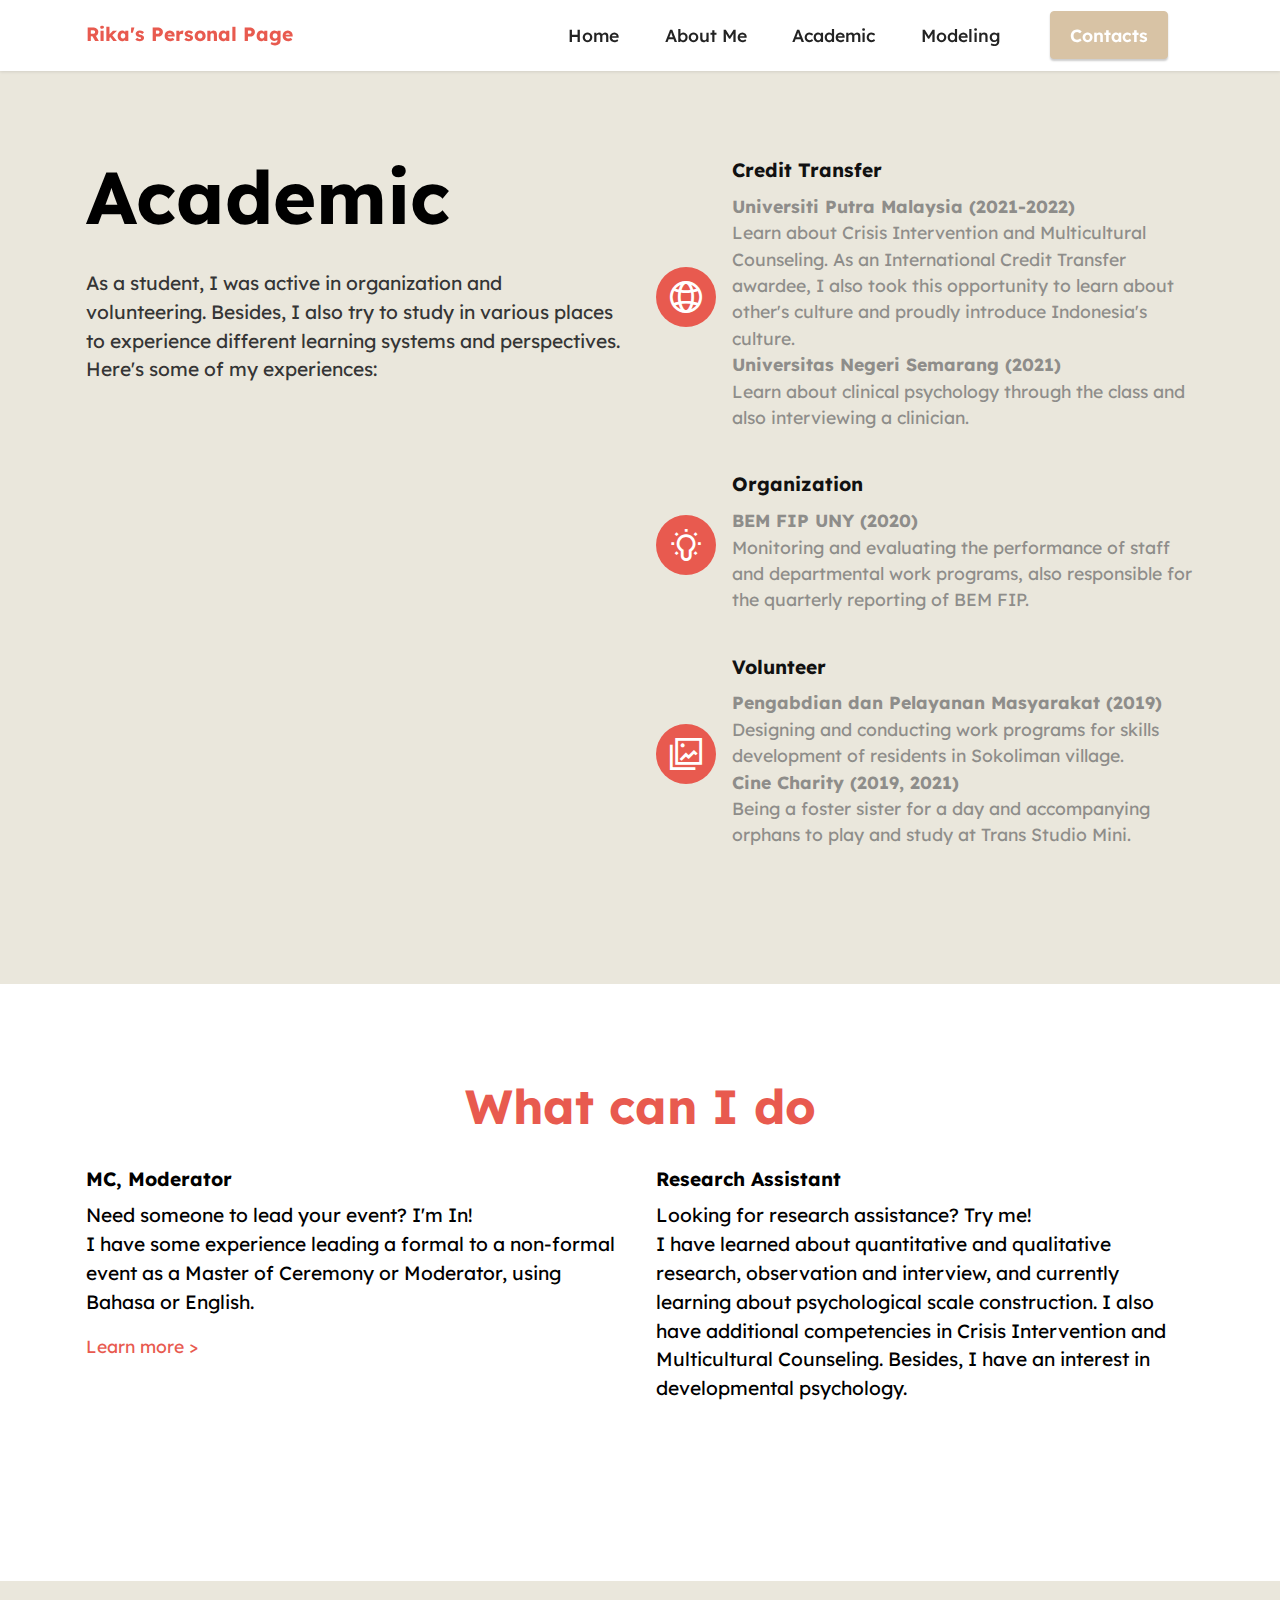
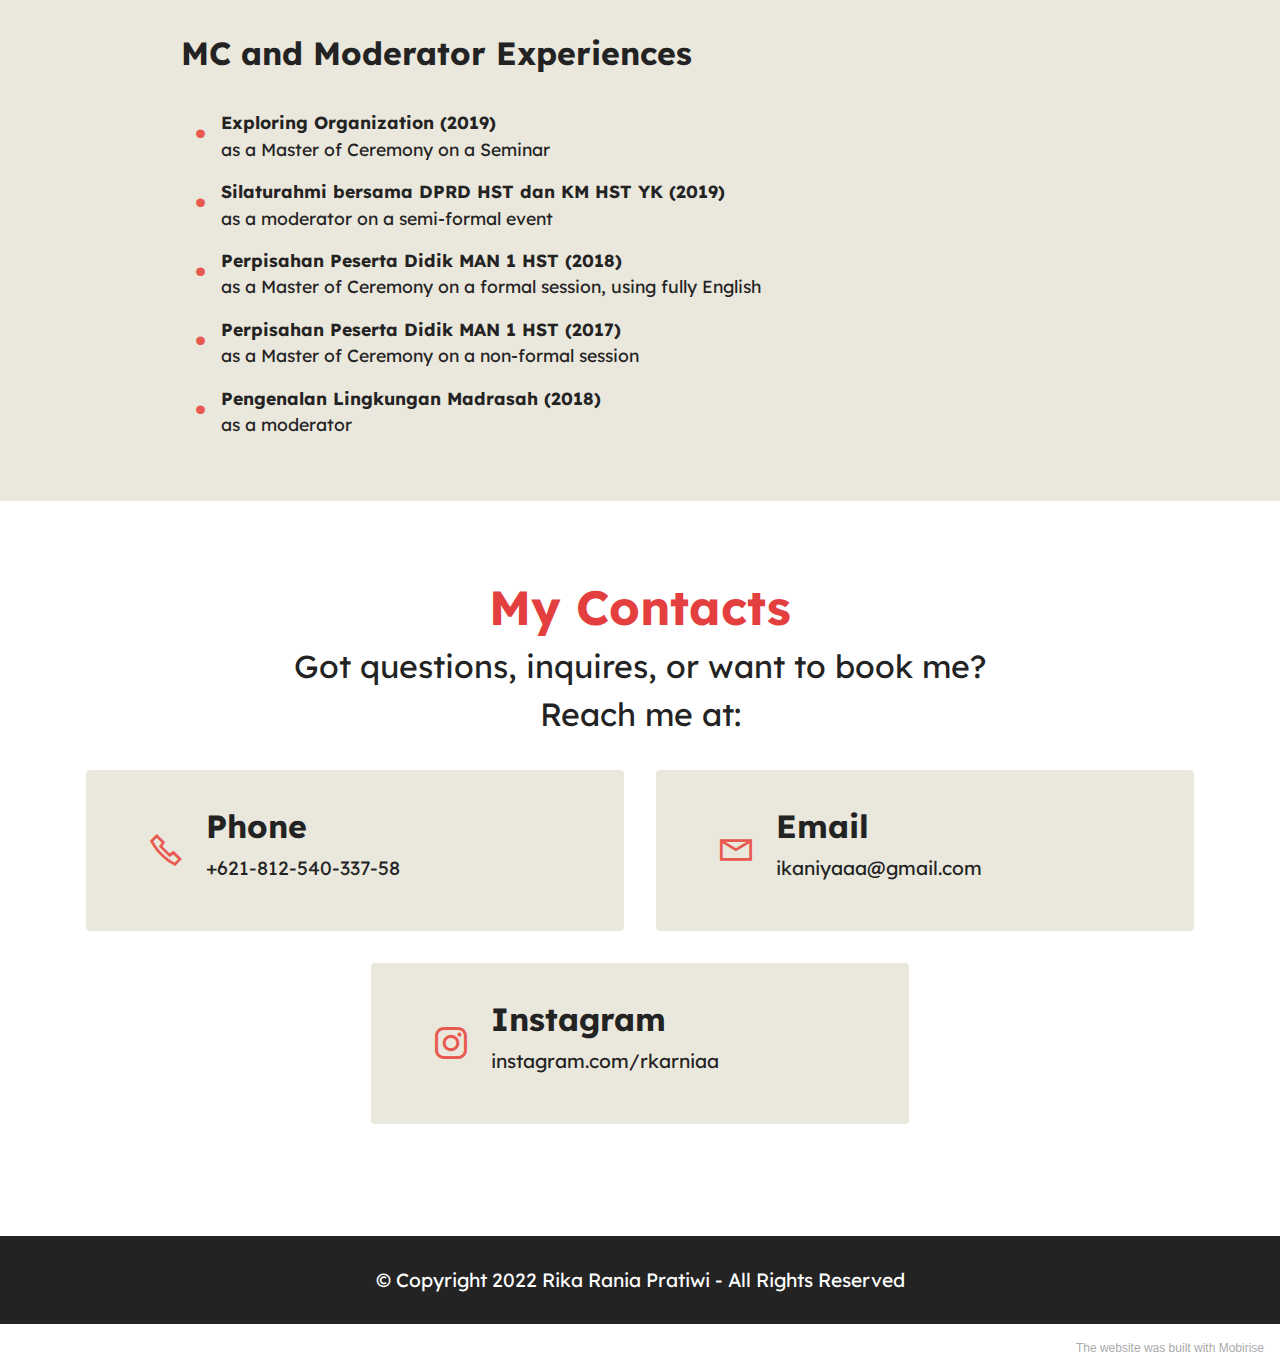
==== page1.html @ 433534fc "create github pages" ====
<!DOCTYPE html>
<html  >
<head>
  <!-- Site made with Mobirise Website Builder v5.6.0, https://mobirise.com -->
  <meta charset="UTF-8">
  <meta http-equiv="X-UA-Compatible" content="IE=edge">
  <meta name="generator" content="Mobirise v5.6.0, mobirise.com">
  <meta name="viewport" content="width=device-width, initial-scale=1, minimum-scale=1">
  <link rel="shortcut icon" href="assets/images/logo.png" type="image/x-icon">
  <meta name="description" content="">
  
  
  <title>Academic</title>
  <link rel="stylesheet" href="assets/web/assets/mobirise-icons2/mobirise2.css">
  <link rel="stylesheet" href="assets/bootstrap/css/bootstrap.min.css">
  <link rel="stylesheet" href="assets/bootstrap/css/bootstrap-grid.min.css">
  <link rel="stylesheet" href="assets/bootstrap/css/bootstrap-reboot.min.css">
  <link rel="stylesheet" href="assets/dropdown/css/style.css">
  <link rel="stylesheet" href="assets/socicon/css/styles.css">
  <link rel="stylesheet" href="assets/theme/css/style.css">
  <link rel="preload" href="https://fonts.googleapis.com/css?family=Lexend:100,200,300,400,500,600,700,800,900&display=swap" as="style" onload="this.onload=null;this.rel='stylesheet'">
  <noscript><link rel="stylesheet" href="https://fonts.googleapis.com/css?family=Lexend:100,200,300,400,500,600,700,800,900&display=swap"></noscript>
  <link rel="preload" as="style" href="assets/mobirise/css/mbr-additional.css"><link rel="stylesheet" href="assets/mobirise/css/mbr-additional.css" type="text/css">
  
  
  
  
</head>
<body>
  
  <section data-bs-version="5.1" class="menu menu2 cid-sFF0ciwnEL" once="menu" id="menu2-4">
    
    <nav class="navbar navbar-dropdown navbar-fixed-top navbar-expand-lg">
        <div class="container">
            <div class="navbar-brand">
                
                <span class="navbar-caption-wrap"><a class="navbar-caption text-primary display-7" href="https://mobiri.se">Rika's Personal Page&nbsp;</a></span>
            </div>
            <button class="navbar-toggler" type="button" data-toggle="collapse" data-bs-toggle="collapse" data-target="#navbarSupportedContent" data-bs-target="#navbarSupportedContent" aria-controls="navbarNavAltMarkup" aria-expanded="false" aria-label="Toggle navigation">
                <div class="hamburger">
                    <span></span>
                    <span></span>
                    <span></span>
                    <span></span>
                </div>
            </button>
            <div class="collapse navbar-collapse" id="navbarSupportedContent">
                <ul class="navbar-nav nav-dropdown" data-app-modern-menu="true"><li class="nav-item"><a class="nav-link link text-black text-primary display-4" href="index.html#top">Home</a></li>
                    <li class="nav-item"><a class="nav-link link text-black text-primary display-4" href="index.html#image2-1">About Me</a></li><li class="nav-item"><a class="nav-link link text-black text-primary display-4" href="page1.html">Academic</a></li>
                    <li class="nav-item"><a class="nav-link link text-black text-primary display-4" href="page2.html">Modeling</a>
                    </li></ul>
                
                <div class="navbar-buttons mbr-section-btn"><a class="btn btn-secondary display-4" href="index.html#contacts2-8">
                        Contacts</a></div>
            </div>
        </div>
    </nav>
</section>

<section data-bs-version="5.1" class="features12 cid-sZpKwM4mC2" id="features13-6">

    
    
    <div class="container">
        <div class="row justify-content-center">
            <div class="col-12 col-lg-6">
                <div class="card-wrapper">
                    <div class="card-box align-left">
                        <h4 class="card-title mbr-fonts-style mb-4 display-1"><strong>Academic</strong></h4>
                        <p class="mbr-text mbr-fonts-style mb-4 display-7">As a student, I was active in organization and volunteering. Besides, I also try to study in various places to experience different learning systems and perspectives. Here's some of my experiences:</p>
                        
                    </div>
                </div>
            </div>
            <div class="col-12 col-lg-6">
                <div class="item mbr-flex">
                    <div class="icon-box">
                        <span class="mbr-iconfont mobi-mbri-globe-2 mobi-mbri"></span>
                    </div>
                    <div class="text-box">
                        <h4 class="icon-title mbr-black mbr-fonts-style display-7"><strong>Credit Transfer</strong></h4>
                        <h5 class="icon-text mbr-black mbr-fonts-style display-4"><strong>Universiti Putra Malaysia (2021-2022)</strong><br>Learn about Crisis Intervention and Multicultural Counseling.&nbsp;As an International Credit Transfer awardee, I also took this opportunity to learn about other's culture and proudly introduce Indonesia's culture.<br><strong>Universitas Negeri Semarang (2021)</strong><br>Learn about clinical psychology through the class and also interviewing a clinician.<strong>&nbsp;</strong><br></h5>
                    </div>
                </div>
                <div class="item mbr-flex">
                    <div class="icon-box">
                        <span class="mbr-iconfont mobi-mbri-idea mobi-mbri"></span>
                    </div>
                    <div class="text-box">
                        <h4 class="icon-title mbr-black mbr-fonts-style display-7"><strong>Organization</strong></h4>
                        <h5 class="icon-text mbr-black mbr-fonts-style display-4"><strong>BEM FIP UNY (2020)</strong><br>Monitoring and evaluating the performance of staff and departmental work programs, also responsible for the quarterly reporting of BEM FIP.<br></h5>
                    </div>
                </div>
                <div class="item mbr-flex">
                    <div class="icon-box">
                        <span class="mbr-iconfont mobi-mbri-photo mobi-mbri"></span>
                    </div>
                    <div class="text-box">
                        <h4 class="icon-title mbr-black mbr-fonts-style display-7"><strong>Volunteer</strong></h4>
                        <h5 class="icon-text mbr-black mbr-fonts-style display-4"><strong>Pengabdian dan Pelayanan Masyarakat (2019)</strong><br>Designing and conducting work programs for skills development of residents in Sokoliman village.<br><strong>Cine Charity (2019, 2021)</strong><br>Being a foster sister for a day and accompanying orphans to play and study at Trans Studio Mini.<br></h5>
                    </div>
                </div>
            </div>
        </div>
    </div>
</section>

<section data-bs-version="5.1" class="features17 cid-sZq1EoXCng" id="features18-d">

    

    
    <div class="container">
        <div class="mbr-section-head">
            <div class="col-12">
                <h4 class="mbr-section-title mbr-fonts-style align-center mb-0 display-2">
                    <strong>What can I do</strong></h4>
                
            </div>
        </div>
        <div class="row mt-4">
            <div class="col-12 col-md-6 col-lg-6">
                <div class="card-wrapper mb-4">
                    <div class="card-box align-left">
                        <h4 class="card-title mbr-fonts-style align-left display-7"><strong>MC, Moderator</strong></h4>
                        <p class="mbr-text mbr-fonts-style mb-3 display-7">Need someone to lead your event? I'm In!<br>I have some experience leading a formal to a non-formal event as a Master of Ceremony or Moderator, using Bahasa or English.&nbsp;<br></p><div class="link-wrap">
                                <h6 class="link mbr-fonts-style align-left display-4">
                                    <a class="text-primary" href="page1.html#content14-f">Learn more &gt;</a>
                                </h6>
                            </div>
                    </div>
                </div>
            </div>
            <div class="col-12 col-md-6 col-lg-6">
                <div class="card-wrapper mb-4">
                    <div class="card-box align-left">
                        <h4 class="card-title mbr-fonts-style align-left display-7">
                            <strong>Research Assistant</strong></h4>
                        <p class="mbr-text mbr-fonts-style mb-3 display-7">Looking for research assistance? Try me!<br>I have learned about quantitative and qualitative research, observation and interview, and currently learning about psychological scale construction. I also have additional competencies in Crisis Intervention and Multicultural Counseling. Besides, I have an interest in developmental psychology.</p><div class="link-wrap">
                                <h6 class="link mbr-fonts-style align-left display-4">&nbsp;</h6>
                            </div>
                    </div>
                </div>
            </div>
            
            
        </div>
    </div>
</section>

<section data-bs-version="5.1" class="content14 cid-sZq76aQubJ" id="content14-f">
    
    
    
    <div class="container">
        <div class="row justify-content-center">
            <div class="col-md-12 col-lg-10">
                    <h3 class="mbr-section-title mbr-fonts-style mb-4 display-5">
                        <strong>MC and Moderator Experiences</strong></h3>
                <ul class="list mbr-fonts-style display-4">
                    <li><strong>Exploring Organization (2019)</strong><br>as a Master of Ceremony on a Seminar</li>
                    <li><strong>Silaturahmi bersama DPRD HST dan KM HST YK (2019)</strong><br>as a moderator on a semi-formal event</li>
                    <li><strong>Perpisahan Peserta Didik MAN 1 HST (2018)</strong><br>as a Master of Ceremony on a formal session, using fully English</li>
                    <li><strong>Perpisahan Peserta Didik MAN 1 HST (2017)</strong><br>as a Master of Ceremony on a non-formal session</li>
                    <li><strong>Pengenalan Lingkungan Madrasah (2018)<br></strong>as a moderator</li>
                </ul>
            </div>
        </div>
    </div>
</section>

<section data-bs-version="5.1" class="contacts2 cid-sZqbuFll5Z" id="contacts2-h">
    <!---->
    
    
    <div class="container">
        <div class="mbr-section-head">
            <h3 class="mbr-section-title mbr-fonts-style align-center mb-0 display-2">
                <strong>My Contacts</strong>
            </h3>
            <h4 class="mbr-section-subtitle mbr-fonts-style align-center mb-0 mt-2 display-5">Got questions, inquires, or want to book me?<br>Reach me at:</h4>
        </div>
        <div class="row justify-content-center mt-4">
            <div class="card col-12 col-md-6">
                <div class="card-wrapper">
                    <div class="image-wrapper">
                        <span class="mbr-iconfont mobi-mbri-phone mobi-mbri"></span>
                    </div>
                    <div class="text-wrapper">
                        <h6 class="card-title mbr-fonts-style mb-1 display-5">
                            <strong>Phone</strong>
                        </h6>
                        <p class="mbr-text mbr-fonts-style display-7">+621-812-540-337-58</p>
                    </div>
                </div>
            </div>
            <div class="card col-12 col-md-6">
                <div class="card-wrapper">
                    <div class="image-wrapper">
                        <span class="mbr-iconfont mobi-mbri-letter mobi-mbri"></span>
                    </div>
                    <div class="text-wrapper">
                        <h6 class="card-title mbr-fonts-style mb-1 display-5">
                            <strong>Email</strong>
                        </h6>
                        <p class="mbr-text mbr-fonts-style display-7">ikaniyaaa@gmail.com</p>
                    </div>
                </div>
            </div>
            <div class="card col-12 col-md-6">
                <div class="card-wrapper">
                    <div class="image-wrapper">
                        <span class="mbr-iconfont socicon-instagram socicon"></span>
                    </div>
                    <div class="text-wrapper">
                        <h6 class="card-title mbr-fonts-style mb-1 display-5"><strong>Instagram</strong></h6>
                        <p class="mbr-text mbr-fonts-style display-7">instagram.com/rkarniaa</p>
                    </div>
                </div>
            </div>
            
        </div>
    </div>
</section>

<section data-bs-version="5.1" class="footer7 cid-sFF3CYc3p7" once="footers" id="footer7-5">

    

    

    <div class="container">
        <div class="media-container-row align-center mbr-white">
            <div class="col-12">
                <p class="mbr-text mb-0 mbr-fonts-style display-7">
                    © Copyright 2022 Rika Rania Pratiwi - All Rights Reserved
                </p>
            </div>
        </div>
    </div>
</section><section style="background-color: #fff; font-family: -apple-system, BlinkMacSystemFont, 'Segoe UI', 'Roboto', 'Helvetica Neue', Arial, sans-serif; color:#aaa; font-size:12px; padding: 0; align-items: center; display: flex;"><a href="https://mobirise.site/l" style="flex: 1 1; height: 3rem; padding-left: 1rem;"></a><p style="flex: 0 0 auto; margin:0; padding-right:1rem;"><a href="https://mobirise.site/c" style="color:#aaa;">The</a> website was built with Mobirise</p></section><script src="assets/bootstrap/js/bootstrap.bundle.min.js"></script>  <script src="assets/smoothscroll/smooth-scroll.js"></script>  <script src="assets/ytplayer/index.js"></script>  <script src="assets/dropdown/js/navbar-dropdown.js"></script>  <script src="assets/theme/js/script.js"></script>  
  
  
</body>
</html>
---- assets/web/assets/mobirise-icons2/mobirise2.css ----
@font-face {
  font-family: 'Moririse2';
  font-display: swap;
  src:  url('mobirise2.eot?f2bix4');
  src:  url('mobirise2.eot?f2bix4#iefix') format('embedded-opentype'),
    url('mobirise2.ttf?f2bix4') format('truetype'),
    url('mobirise2.woff?f2bix4') format('woff'),
    url('mobirise2.svg?f2bix4#mobirise2') format('svg');
  font-weight: normal;
  font-style: normal;
}

[class^="mobi-"], [class*=" mobi-"] {
  /* use !important to prevent issues with browser extensions that change fonts */
  font-family: 'Moririse2' !important;
  speak: none;
  font-style: normal;
  font-weight: normal;
  font-variant: normal;
  text-transform: none;
  line-height: 1;

  /* Better Font Rendering =========== */
  -webkit-font-smoothing: antialiased;
  -moz-osx-font-smoothing: grayscale;
}

.mobi-mbri-add-submenu:before {
  content: "\e900";
}
.mobi-mbri-alert:before {
  content: "\e901";
}
.mobi-mbri-align-center:before {
  content: "\e902";
}
.mobi-mbri-align-justify:before {
  content: "\e903";
}
.mobi-mbri-align-left:before {
  content: "\e904";
}
.mobi-mbri-align-right:before {
  content: "\e905";
}
.mobi-mbri-android:before {
  content: "\e906";
}
.mobi-mbri-apple:before {
  content: "\e907";
}
.mobi-mbri-arrow-down:before {
  content: "\e908";
}
.mobi-mbri-arrow-next:before {
  content: "\e909";
}
.mobi-mbri-arrow-prev:before {
  content: "\e90a";
}
.mobi-mbri-arrow-up:before {
  content: "\e90b";
}
.mobi-mbri-bold:before {
  content: "\e90c";
}
.mobi-mbri-bookmark:before {
  content: "\e90d";
}
.mobi-mbri-bootstrap:before {
  content: "\e90e";
}
.mobi-mbri-briefcase:before {
  content: "\e90f";
}
.mobi-mbri-browse:before {
  content: "\e910";
}
.mobi-mbri-bulleted-list:before {
  content: "\e911";
}
.mobi-mbri-calendar:before {
  content: "\e912";
}
.mobi-mbri-camera:before {
  content: "\e913";
}
.mobi-mbri-cart-add:before {
  content: "\e914";
}
.mobi-mbri-cart-full:before {
  content: "\e915";
}
.mobi-mbri-cash:before {
  content: "\e916";
}
.mobi-mbri-change-style:before {
  content: "\e917";
}
.mobi-mbri-chat:before {
  content: "\e918";
}
.mobi-mbri-clock:before {
  content: "\e919";
}
.mobi-mbri-close:before {
  content: "\e91a";
}
.mobi-mbri-cloud:before {
  content: "\e91b";
}
.mobi-mbri-code:before {
  content: "\e91c";
}
.mobi-mbri-contact-form:before {
  content: "\e91d";
}
.mobi-mbri-credit-card:before {
  content: "\e91e";
}
.mobi-mbri-cursor-click:before {
  content: "\e91f";
}
.mobi-mbri-cust-feedback:before {
  content: "\e920";
}
.mobi-mbri-database:before {
  content: "\e921";
}
.mobi-mbri-delivery:before {
  content: "\e922";
}
.mobi-mbri-desktop:before {
  content: "\e923";
}
.mobi-mbri-devices:before {
  content: "\e924";
}
.mobi-mbri-down:before {
  content: "\e925";
}
.mobi-mbri-download-2:before {
  content: "\e926";
}
.mobi-mbri-download:before {
  content: "\e927";
}
.mobi-mbri-drag-n-drop-2:before {
  content: "\e928";
}
.mobi-mbri-drag-n-drop:before {
  content: "\e929";
}
.mobi-mbri-edit-2:before {
  content: "\e92a";
}
.mobi-mbri-edit:before {
  content: "\e92b";
}
.mobi-mbri-error:before {
  content: "\e92c";
}
.mobi-mbri-extension:before {
  content: "\e92d";
}
.mobi-mbri-features:before {
  content: "\e92e";
}
.mobi-mbri-file:before {
  content: "\e92f";
}
.mobi-mbri-flag:before {
  content: "\e930";
}
.mobi-mbri-folder:before {
  content: "\e931";
}
.mobi-mbri-gift:before {
  content: "\e932";
}
.mobi-mbri-github:before {
  content: "\e933";
}
.mobi-mbri-globe-2:before {
  content: "\e934";
}
.mobi-mbri-globe:before {
  content: "\e935";
}
.mobi-mbri-growing-chart:before {
  content: "\e936";
}
.mobi-mbri-hearth:before {
  content: "\e937";
}
.mobi-mbri-help:before {
  content: "\e938";
}
.mobi-mbri-home:before {
  content: "\e939";
}
.mobi-mbri-hot-cup:before {
  content: "\e93a";
}
.mobi-mbri-idea:before {
  content: "\e93b";
}
.mobi-mbri-image-gallery:before {
  content: "\e93c";
}
.mobi-mbri-image-slider:before {
  content: "\e93d";
}
.mobi-mbri-info:before {
  content: "\e93e";
}
.mobi-mbri-italic:before {
  content: "\e93f";
}
.mobi-mbri-key:before {
  content: "\e940";
}
.mobi-mbri-laptop:before {
  content: "\e941";
}
.mobi-mbri-layers:before {
  content: "\e942";
}
.mobi-mbri-left-right:before {
  content: "\e943";
}
.mobi-mbri-left:before {
  content: "\e944";
}
.mobi-mbri-letter:before {
  content: "\e945";
}
.mobi-mbri-like:before {
  content: "\e946";
}
.mobi-mbri-link:before {
  content: "\e947";
}
.mobi-mbri-lock:before {
  content: "\e948";
}
.mobi-mbri-login:before {
  content: "\e949";
}
.mobi-mbri-logout:before {
  content: "\e94a";
}
.mobi-mbri-magic-stick:before {
  content: "\e94b";
}
.mobi-mbri-map-pin:before {
  content: "\e94c";
}
.mobi-mbri-menu:before {
  content: "\e94d";
}
.mobi-mbri-mobile-2:before {
  content: "\e94e";
}
.mobi-mbri-mobile-horizontal:before {
  content: "\e94f";
}
.mobi-mbri-mobile:before {
  content: "\e950";
}
.mobi-mbri-mobirise:before {
  content: "\e951";
}
.mobi-mbri-more-horizontal:before {
  content: "\e952";
}
.mobi-mbri-more-vertical:before {
  content: "\e953";
}
.mobi-mbri-music:before {
  content: "\e954";
}
.mobi-mbri-new-file:before {
  content: "\e955";
}
.mobi-mbri-numbered-list:before {
  content: "\e956";
}
.mobi-mbri-opened-folder:before {
  content: "\e957";
}
.mobi-mbri-pages:before {
  content: "\e958";
}
.mobi-mbri-paper-plane:before {
  content: "\e959";
}
.mobi-mbri-paperclip:before {
  content: "\e95a";
}
.mobi-mbri-phone:before {
  content: "\e95b";
}
.mobi-mbri-photo:before {
  content: "\e95c";
}
.mobi-mbri-photos:before {
  content: "\e95d";
}
.mobi-mbri-pin:before {
  content: "\e95e";
}
.mobi-mbri-play:before {
  content: "\e95f";
}
.mobi-mbri-plus:before {
  content: "\e960";
}
.mobi-mbri-preview:before {
  content: "\e961";
}
.mobi-mbri-print:before {
  content: "\e962";
}
.mobi-mbri-protect:before {
  content: "\e963";
}
.mobi-mbri-question:before {
  content: "\e964";
}
.mobi-mbri-quote-left:before {
  content: "\e965";
}
.mobi-mbri-quote-right:before {
  content: "\e966";
}
.mobi-mbri-redo:before {
  content: "\e967";
}
.mobi-mbri-refresh:before {
  content: "\e968";
}
.mobi-mbri-responsive-2:before {
  content: "\e969";
}
.mobi-mbri-responsive:before {
  content: "\e96a";
}
.mobi-mbri-right:before {
  content: "\e96b";
}
.mobi-mbri-rocket:before {
  content: "\e96c";
}
.mobi-mbri-sad-face:before {
  content: "\e96d";
}
.mobi-mbri-sale:before {
  content: "\e96e";
}
.mobi-mbri-save:before {
  content: "\e96f";
}
.mobi-mbri-search:before {
  content: "\e970";
}
.mobi-mbri-setting-2:before {
  content: "\e971";
}
.mobi-mbri-setting-3:before {
  content: "\e972";
}
.mobi-mbri-setting:before {
  content: "\e973";
}
.mobi-mbri-share:before {
  content: "\e974";
}
.mobi-mbri-shopping-bag:before {
  content: "\e975";
}
.mobi-mbri-shopping-basket:before {
  content: "\e976";
}
.mobi-mbri-shopping-cart:before {
  content: "\e977";
}
.mobi-mbri-sites:before {
  content: "\e978";
}
.mobi-mbri-smile-face:before {
  content: "\e979";
}
.mobi-mbri-speed:before {
  content: "\e97a";
}
.mobi-mbri-star:before {
  content: "\e97b";
}
.mobi-mbri-success:before {
  content: "\e97c";
}
.mobi-mbri-sun:before {
  content: "\e97d";
}
.mobi-mbri-sun2:before {
  content: "\e97e";
}
.mobi-mbri-tablet-vertical:before {
  content: "\e97f";
}
.mobi-mbri-tablet:before {
  content: "\e980";
}
.mobi-mbri-target:before {
  content: "\e981";
}
.mobi-mbri-timer:before {
  content: "\e982";
}
.mobi-mbri-to-ftp:before {
  content: "\e983";
}
.mobi-mbri-to-local-drive:before {
  content: "\e984";
}
.mobi-mbri-touch-swipe:before {
  content: "\e985";
}
.mobi-mbri-touch:before {
  content: "\e986";
}
.mobi-mbri-trash:before {
  content: "\e987";
}
.mobi-mbri-underline:before {
  content: "\e988";
}
.mobi-mbri-undo:before {
  content: "\e989";
}
.mobi-mbri-unlink:before {
  content: "\e98a";
}
.mobi-mbri-unlock:before {
  content: "\e98b";
}
.mobi-mbri-up-down:before {
  content: "\e98c";
}
.mobi-mbri-up:before {
  content: "\e98d";
}
.mobi-mbri-update:before {
  content: "\e98e";
}
.mobi-mbri-upload-2:before {
  content: "\e98f";
}
.mobi-mbri-upload:before {
  content: "\e990";
}
.mobi-mbri-user-2:before {
  content: "\e991";
}
.mobi-mbri-user:before {
  content: "\e992";
}
.mobi-mbri-users:before {
  content: "\e993";
}
.mobi-mbri-video-play:before {
  content: "\e994";
}
.mobi-mbri-video:before {
  content: "\e995";
}
.mobi-mbri-watch:before {
  content: "\e996";
}
.mobi-mbri-website-theme-2:before {
  content: "\e997";
}
.mobi-mbri-website-theme:before {
  content: "\e998";
}
.mobi-mbri-wifi:before {
  content: "\e999";
}
.mobi-mbri-windows:before {
  content: "\e99a";
}
.mobi-mbri-zoom-in:before {
  content: "\e99b";
}
.mobi-mbri-zoom-out:before {
  content: "\e99c";
}
---- assets/dropdown/css/style.css ----
.navbar-dropdown {
  left: 0;
  padding: 0;
  position: absolute;
  right: 0;
  top: 0;
  transition: all 0.45s ease;
  z-index: 1030;
  background: #282828; }
  .navbar-dropdown .navbar-logo {
    margin-right: 0.8rem;
    transition: margin 0.3s ease-in-out;
    vertical-align: middle; }
    .navbar-dropdown .navbar-logo img {
      height: 3.125rem;
      transition: all 0.3s ease-in-out; }
    .navbar-dropdown .navbar-logo.mbr-iconfont {
      font-size: 3.125rem;
      line-height: 3.125rem; }
  .navbar-dropdown .navbar-caption {
    font-weight: 700;
    white-space: normal;
    vertical-align: -4px;
    line-height: 3.125rem !important; }
    .navbar-dropdown .navbar-caption, .navbar-dropdown .navbar-caption:hover {
      color: inherit;
      text-decoration: none; }
  .navbar-dropdown .mbr-iconfont + .navbar-caption {
    vertical-align: -1px; }
  .navbar-dropdown.navbar-fixed-top {
    position: fixed; }
  .navbar-dropdown .navbar-brand span {
    vertical-align: -4px; }
  .navbar-dropdown.bg-color.transparent {
    background: none; }
  .navbar-dropdown.navbar-short .navbar-brand {
    padding: 0.625rem 0; }
    .navbar-dropdown.navbar-short .navbar-brand span {
      vertical-align: -1px; }
  .navbar-dropdown.navbar-short .navbar-caption {
    line-height: 2.375rem !important;
    vertical-align: -2px; }
  .navbar-dropdown.navbar-short .navbar-logo {
    margin-right: 0.5rem; }
    .navbar-dropdown.navbar-short .navbar-logo img {
      height: 2.375rem; }
    .navbar-dropdown.navbar-short .navbar-logo.mbr-iconfont {
      font-size: 2.375rem;
      line-height: 2.375rem; }
  .navbar-dropdown.navbar-short .mbr-table-cell {
    height: 3.625rem; }
  .navbar-dropdown .navbar-close {
    left: 0.6875rem;
    position: fixed;
    top: 0.75rem;
    z-index: 1000; }
  .navbar-dropdown .hamburger-icon {
    content: "";
    display: inline-block;
    vertical-align: middle;
    width: 16px;
    -webkit-box-shadow: 0 -6px 0 1px #282828,0 0 0 1px #282828,0 6px 0 1px #282828;
    -moz-box-shadow: 0 -6px 0 1px #282828,0 0 0 1px #282828,0 6px 0 1px #282828;
    box-shadow: 0 -6px 0 1px #282828,0 0 0 1px #282828,0 6px 0 1px #282828; }

.dropdown-menu .dropdown-toggle[data-toggle="dropdown-submenu"]::after {
  border-bottom: 0.35em solid transparent;
  border-left: 0.35em solid;
  border-right: 0;
  border-top: 0.35em solid transparent;
  margin-left: 0.3rem; }

.dropdown-menu .dropdown-item:focus {
  outline: 0; }

.nav-dropdown {
  font-size: 0.75rem;
  font-weight: 500;
  height: auto !important; }
  .nav-dropdown .nav-btn {
    padding-left: 1rem; }
  .nav-dropdown .link {
    margin: .667em 1.667em;
    font-weight: 500;
    padding: 0;
    transition: color .2s ease-in-out; }
    .nav-dropdown .link.dropdown-toggle {
      margin-right: 2.583em; }
      .nav-dropdown .link.dropdown-toggle::after {
        margin-left: .25rem;
        border-top: 0.35em solid;
        border-right: 0.35em solid transparent;
        border-left: 0.35em solid transparent;
        border-bottom: 0; }
      .nav-dropdown .link.dropdown-toggle[aria-expanded="true"] {
        margin: 0;
        padding: 0.667em 3.263em  0.667em 1.667em; }
  .nav-dropdown .link::after,
  .nav-dropdown .dropdown-item::after {
    color: inherit; }
  .nav-dropdown .btn {
    font-size: 0.75rem;
    font-weight: 700;
    letter-spacing: 0;
    margin-bottom: 0;
    padding-left: 1.25rem;
    padding-right: 1.25rem; }
  .nav-dropdown .dropdown-menu {
    border-radius: 0;
    border: 0;
    left: 0;
    margin: 0;
    padding-bottom: 1.25rem;
    padding-top: 1.25rem;
    position: relative; }
  .nav-dropdown .dropdown-submenu {
    margin-left: 0.125rem;
    top: 0; }
  .nav-dropdown .dropdown-item {
    font-weight: 500;
    line-height: 2;
    padding: 0.3846em 4.615em 0.3846em 1.5385em;
    position: relative;
    transition: color .2s ease-in-out, background-color .2s ease-in-out; }
    .nav-dropdown .dropdown-item::after {
      margin-top: -0.3077em;
      position: absolute;
      right: 1.1538em;
      top: 50%; }
    .nav-dropdown .dropdown-item:focus, .nav-dropdown .dropdown-item:hover {
      background: none; }

@media (max-width: 767px) {
  .nav-dropdown.navbar-toggleable-sm {
    bottom: 0;
    display: none;
    left: 0;
    overflow-x: hidden;
    position: fixed;
    top: 0;
    transform: translateX(-100%);
    -ms-transform: translateX(-100%);
    -webkit-transform: translateX(-100%);
    width: 18.75rem;
    z-index: 999; } }
.nav-dropdown.navbar-toggleable-xl {
  bottom: 0;
  display: none;
  left: 0;
  overflow-x: hidden;
  position: fixed;
  top: 0;
  transform: translateX(-100%);
  -ms-transform: translateX(-100%);
  -webkit-transform: translateX(-100%);
  width: 18.75rem;
  z-index: 999; }

.nav-dropdown-sm {
  display: block !important;
  overflow-x: hidden;
  overflow: auto;
  padding-top: 3.875rem; }
  .nav-dropdown-sm::after {
    content: "";
    display: block;
    height: 3rem;
    width: 100%; }
  .nav-dropdown-sm.collapse.in ~ .navbar-close {
    display: block !important; }
  .nav-dropdown-sm.collapsing, .nav-dropdown-sm.collapse.in {
    transform: translateX(0);
    -ms-transform: translateX(0);
    -webkit-transform: translateX(0);
    transition: all 0.25s ease-out;
    -webkit-transition: all 0.25s ease-out;
    background: #282828; }
  .nav-dropdown-sm.collapsing[aria-expanded="false"] {
    transform: translateX(-100%);
    -ms-transform: translateX(-100%);
    -webkit-transform: translateX(-100%); }
  .nav-dropdown-sm .nav-item {
    display: block;
    margin-left: 0 !important;
    padding-left: 0; }
  .nav-dropdown-sm .link,
  .nav-dropdown-sm .dropdown-item {
    border-top: 1px dotted rgba(255, 255, 255, 0.1);
    font-size: 0.8125rem;
    line-height: 1.6;
    margin: 0 !important;
    padding: 0.875rem 2.4rem 0.875rem 1.5625rem !important;
    position: relative;
    white-space: normal; }
    .nav-dropdown-sm .link:focus, .nav-dropdown-sm .link:hover,
    .nav-dropdown-sm .dropdown-item:focus,
    .nav-dropdown-sm .dropdown-item:hover {
      background: rgba(0, 0, 0, 0.2) !important;
      color: #c0a375; }
  .nav-dropdown-sm .nav-btn {
    position: relative;
    padding: 1.5625rem 1.5625rem 0 1.5625rem; }
    .nav-dropdown-sm .nav-btn::before {
      border-top: 1px dotted rgba(255, 255, 255, 0.1);
      content: "";
      left: 0;
      position: absolute;
      top: 0;
      width: 100%; }
    .nav-dropdown-sm .nav-btn + .nav-btn {
      padding-top: 0.625rem; }
      .nav-dropdown-sm .nav-btn + .nav-btn::before {
        display: none; }
  .nav-dropdown-sm .btn {
    padding: 0.625rem 0; }
  .nav-dropdown-sm .dropdown-toggle[data-toggle="dropdown-submenu"]::after {
    margin-left: .25rem;
    border-top: 0.35em solid;
    border-right: 0.35em solid transparent;
    border-left: 0.35em solid transparent;
    border-bottom: 0; }
  .nav-dropdown-sm .dropdown-toggle[data-toggle="dropdown-submenu"][aria-expanded="true"]::after {
    border-top: 0;
    border-right: 0.35em solid transparent;
    border-left: 0.35em solid transparent;
    border-bottom: 0.35em solid; }
  .nav-dropdown-sm .dropdown-menu {
    margin: 0;
    padding: 0;
    position: relative;
    top: 0;
    left: 0;
    width: 100%;
    border: 0;
    float: none;
    border-radius: 0;
    background: none; }
  .nav-dropdown-sm .dropdown-submenu {
    left: 100%;
    margin-left: 0.125rem;
    margin-top: -1.25rem;
    top: 0; }

.navbar-toggleable-sm .nav-dropdown .dropdown-menu {
  position: absolute; }

.navbar-toggleable-sm .nav-dropdown .dropdown-submenu {
  left: 100%;
  margin-left: 0.125rem;
  margin-top: -1.25rem;
  top: 0; }

.navbar-toggleable-sm.opened .nav-dropdown .dropdown-menu {
  position: relative; }

.navbar-toggleable-sm.opened .nav-dropdown .dropdown-submenu {
  left: 0;
  margin-left: 00rem;
  margin-top: 0rem;
  top: 0; }

.is-builder .nav-dropdown.collapsing {
  transition: none !important; }
---- assets/socicon/css/styles.css ----
@charset "UTF-8";

@font-face {
  font-family: 'Socicon';
  src:  url('../fonts/socicon.eot');
  src:  url('../fonts/socicon.eot?#iefix') format('embedded-opentype'),
    url('../fonts/socicon.woff2') format('woff2'),
    url('../fonts/socicon.ttf') format('truetype'),
    url('../fonts/socicon.woff') format('woff'),
    url('../fonts/socicon.svg#socicon') format('svg');
  font-weight: normal;
  font-style: normal;
  font-display: swap;
}

[data-icon]:before {
  font-family: "socicon" !important;
  content: attr(data-icon);
  font-style: normal !important;
  font-weight: normal !important;
  font-variant: normal !important;
  text-transform: none !important;
  speak: none;
  line-height: 1;
  -webkit-font-smoothing: antialiased;
  -moz-osx-font-smoothing: grayscale;
}

[class^="socicon-"], [class*=" socicon-"] {
  /* use !important to prevent issues with browser extensions that change fonts */
  font-family: 'Socicon' !important;
  speak: none;
  font-style: normal;
  font-weight: normal;
  font-variant: normal;
  text-transform: none;
  line-height: 1;

  /* Better Font Rendering =========== */
  -webkit-font-smoothing: antialiased;
  -moz-osx-font-smoothing: grayscale;
}

.socicon-eitaa:before {
  content: "\e97c";
}
.socicon-soroush:before {
  content: "\e97d";
}
.socicon-bale:before {
  content: "\e97e";
}
.socicon-zazzle:before {
  content: "\e97b";
}
.socicon-society6:before {
  content: "\e97a";
}
.socicon-redbubble:before {
  content: "\e979";
}
.socicon-avvo:before {
  content: "\e978";
}
.socicon-stitcher:before {
  content: "\e977";
}
.socicon-googlehangouts:before {
  content: "\e974";
}
.socicon-dlive:before {
  content: "\e975";
}
.socicon-vsco:before {
  content: "\e976";
}
.socicon-flipboard:before {
  content: "\e973";
}
.socicon-ubuntu:before {
  content: "\e958";
}
.socicon-artstation:before {
  content: "\e959";
}
.socicon-invision:before {
  content: "\e95a";
}
.socicon-torial:before {
  content: "\e95b";
}
.socicon-collectorz:before {
  content: "\e95c";
}
.socicon-seenthis:before {
  content: "\e95d";
}
.socicon-googleplaymusic:before {
  content: "\e95e";
}
.socicon-debian:before {
  content: "\e95f";
}
.socicon-filmfreeway:before {
  content: "\e960";
}
.socicon-gnome:before {
  content: "\e961";
}
.socicon-itchio:before {
  content: "\e962";
}
.socicon-jamendo:before {
  content: "\e963";
}
.socicon-mix:before {
  content: "\e964";
}
.socicon-sharepoint:before {
  content: "\e965";
}
.socicon-tinder:before {
  content: "\e966";
}
.socicon-windguru:before {
  content: "\e967";
}
.socicon-cdbaby:before {
  content: "\e968";
}
.socicon-elementaryos:before {
  content: "\e969";
}
.socicon-stage32:before {
  content: "\e96a";
}
.socicon-tiktok:before {
  content: "\e96b";
}
.socicon-gitter:before {
  content: "\e96c";
}
.socicon-letterboxd:before {
  content: "\e96d";
}
.socicon-threema:before {
  content: "\e96e";
}
.socicon-splice:before {
  content: "\e96f";
}
.socicon-metapop:before {
  content: "\e970";
}
.socicon-naver:before {
  content: "\e971";
}
.socicon-remote:before {
  content: "\e972";
}
.socicon-internet:before {
  content: "\e957";
}
.socicon-moddb:before {
  content: "\e94b";
}
.socicon-indiedb:before {
  content: "\e94c";
}
.socicon-traxsource:before {
  content: "\e94d";
}
.socicon-gamefor:before {
  content: "\e94e";
}
.socicon-pixiv:before {
  content: "\e94f";
}
.socicon-myanimelist:before {
  content: "\e950";
}
.socicon-blackberry:before {
  content: "\e951";
}
.socicon-wickr:before {
  content: "\e952";
}
.socicon-spip:before {
  content: "\e953";
}
.socicon-napster:before {
  content: "\e954";
}
.socicon-beatport:before {
  content: "\e955";
}
.socicon-hackerone:before {
  content: "\e956";
}
.socicon-hackernews:before {
  content: "\e946";
}
.socicon-smashwords:before {
  content: "\e947";
}
.socicon-kobo:before {
  content: "\e948";
}
.socicon-bookbub:before {
  content: "\e949";
}
.socicon-mailru:before {
  content: "\e94a";
}
.socicon-gitlab:before {
  content: "\e945";
}
.socicon-instructables:before {
  content: "\e944";
}
.socicon-portfolio:before {
  content: "\e943";
}
.socicon-codered:before {
  content: "\e940";
}
.socicon-origin:before {
  content: "\e941";
}
.socicon-nextdoor:before {
  content: "\e942";
}
.socicon-udemy:before {
  content: "\e93f";
}
.socicon-livemaster:before {
  content: "\e93e";
}
.socicon-crunchbase:before {
  content: "\e93b";
}
.socicon-homefy:before {
  content: "\e93c";
}
.socicon-calendly:before {
  content: "\e93d";
}
.socicon-realtor:before {
  content: "\e90f";
}
.socicon-tidal:before {
  content: "\e910";
}
.socicon-qobuz:before {
  content: "\e911";
}
.socicon-natgeo:before {
  content: "\e912";
}
.socicon-mastodon:before {
  content: "\e913";
}
.socicon-unsplash:before {
  content: "\e914";
}
.socicon-homeadvisor:before {
  content: "\e915";
}
.socicon-angieslist:before {
  content: "\e916";
}
.socicon-codepen:before {
  content: "\e917";
}
.socicon-slack:before {
  content: "\e918";
}
.socicon-openaigym:before {
  content: "\e919";
}
.socicon-logmein:before {
  content: "\e91a";
}
.socicon-fiverr:before {
  content: "\e91b";
}
.socicon-gotomeeting:before {
  content: "\e91c";
}
.socicon-aliexpress:before {
  content: "\e91d";
}
.socicon-guru:before {
  content: "\e91e";
}
.socicon-appstore:before {
  content: "\e91f";
}
.socicon-homes:before {
  content: "\e920";
}
.socicon-zoom:before {
  content: "\e921";
}
.socicon-alibaba:before {
  content: "\e922";
}
.socicon-craigslist:before {
  content: "\e923";
}
.socicon-wix:before {
  content: "\e924";
}
.socicon-redfin:before {
  content: "\e925";
}
.socicon-googlecalendar:before {
  content: "\e926";
}
.socicon-shopify:before {
  content: "\e927";
}
.socicon-freelancer:before {
  content: "\e928";
}
.socicon-seedrs:before {
  content: "\e929";
}
.socicon-bing:before {
  content: "\e92a";
}
.socicon-doodle:before {
  content: "\e92b";
}
.socicon-bonanza:before {
  content: "\e92c";
}
.socicon-squarespace:before {
  content: "\e92d";
}
.socicon-toptal:before {
  content: "\e92e";
}
.socicon-gust:before {
  content: "\e92f";
}
.socicon-ask:before {
  content: "\e930";
}
.socicon-trulia:before {
  content: "\e931";
}
.socicon-loomly:before {
  content: "\e932";
}
.socicon-ghost:before {
  content: "\e933";
}
.socicon-upwork:before {
  content: "\e934";
}
.socicon-fundable:before {
  content: "\e935";
}
.socicon-booking:before {
  content: "\e936";
}
.socicon-googlemaps:before {
  content: "\e937";
}
.socicon-zillow:before {
  content: "\e938";
}
.socicon-niconico:before {
  content: "\e939";
}
.socicon-toneden:before {
  content: "\e93a";
}
.socicon-augment:before {
  content: "\e908";
}
.socicon-bitbucket:before {
  content: "\e909";
}
.socicon-fyuse:before {
  content: "\e90a";
}
.socicon-yt-gaming:before {
  content: "\e90b";
}
.socicon-sketchfab:before {
  content: "\e90c";
}
.socicon-mobcrush:before {
  content: "\e90d";
}
.socicon-microsoft:before {
  content: "\e90e";
}
.socicon-pandora:before {
  content: "\e907";
}
.socicon-messenger:before {
  content: "\e906";
}
.socicon-gamewisp:before {
  content: "\e905";
}
.socicon-bloglovin:before {
  content: "\e904";
}
.socicon-tunein:before {
  content: "\e903";
}
.socicon-gamejolt:before {
  content: "\e901";
}
.socicon-trello:before {
  content: "\e902";
}
.socicon-spreadshirt:before {
  content: "\e900";
}
.socicon-500px:before {
  content: "\e000";
}
.socicon-8tracks:before {
  content: "\e001";
}
.socicon-airbnb:before {
  content: "\e002";
}
.socicon-alliance:before {
  content: "\e003";
}
.socicon-amazon:before {
  content: "\e004";
}
.socicon-amplement:before {
  content: "\e005";
}
.socicon-android:before {
  content: "\e006";
}
.socicon-angellist:before {
  content: "\e007";
}
.socicon-apple:before {
  content: "\e008";
}
.socicon-appnet:before {
  content: "\e009";
}
.socicon-baidu:before {
  content: "\e00a";
}
.socicon-bandcamp:before {
  content: "\e00b";
}
.socicon-battlenet:before {
  content: "\e00c";
}
.socicon-mixer:before {
  content: "\e00d";
}
.socicon-bebee:before {
  content: "\e00e";
}
.socicon-bebo:before {
  content: "\e00f";
}
.socicon-behance:before {
  content: "\e010";
}
.socicon-blizzard:before {
  content: "\e011";
}
.socicon-blogger:before {
  content: "\e012";
}
.socicon-buffer:before {
  content: "\e013";
}
.socicon-chrome:before {
  content: "\e014";
}
.socicon-coderwall:before {
  content: "\e015";
}
.socicon-curse:before {
  content: "\e016";
}
.socicon-dailymotion:before {
  content: "\e017";
}
.socicon-deezer:before {
  content: "\e018";
}
.socicon-delicious:before {
  content: "\e019";
}
.socicon-deviantart:before {
  content: "\e01a";
}
.socicon-diablo:before {
  content: "\e01b";
}
.socicon-digg:before {
  content: "\e01c";
}
.socicon-discord:before {
  content: "\e01d";
}
.socicon-disqus:before {
  content: "\e01e";
}
.socicon-douban:before {
  content: "\e01f";
}
.socicon-draugiem:before {
  content: "\e020";
}
.socicon-dribbble:before {
  content: "\e021";
}
.socicon-drupal:before {
  content: "\e022";
}
.socicon-ebay:before {
  content: "\e023";
}
.socicon-ello:before {
  content: "\e024";
}
.socicon-endomodo:before {
  content: "\e025";
}
.socicon-envato:before {
  content: "\e026";
}
.socicon-etsy:before {
  content: "\e027";
}
.socicon-facebook:before {
  content: "\e028";
}
.socicon-feedburner:before {
  content: "\e029";
}
.socicon-filmweb:before {
  content: "\e02a";
}
.socicon-firefox:before {
  content: "\e02b";
}
.socicon-flattr:before {
  content: "\e02c";
}
.socicon-flickr:before {
  content: "\e02d";
}
.socicon-formulr:before {
  content: "\e02e";
}
.socicon-forrst:before {
  content: "\e02f";
}
.socicon-foursquare:before {
  content: "\e030";
}
.socicon-friendfeed:before {
  content: "\e031";
}
.socicon-github:before {
  content: "\e032";
}
.socicon-goodreads:before {
  content: "\e033";
}
.socicon-google:before {
  content: "\e034";
}
.socicon-googlescholar:before {
  content: "\e035";
}
.socicon-googlegroups:before {
  content: "\e036";
}
.socicon-googlephotos:before {
  content: "\e037";
}
.socicon-googleplus:before {
  content: "\e038";
}
.socicon-grooveshark:before {
  content: "\e039";
}
.socicon-hackerrank:before {
  content: "\e03a";
}
.socicon-hearthstone:before {
  content: "\e03b";
}
.socicon-hellocoton:before {
  content: "\e03c";
}
.socicon-heroes:before {
  content: "\e03d";
}
.socicon-smashcast:before {
  content: "\e03e";
}
.socicon-horde:before {
  content: "\e03f";
}
.socicon-houzz:before {
  content: "\e040";
}
.socicon-icq:before {
  content: "\e041";
}
.socicon-identica:before {
  content: "\e042";
}
.socicon-imdb:before {
  content: "\e043";
}
.socicon-instagram:before {
  content: "\e044";
}
.socicon-issuu:before {
  content: "\e045";
}
.socicon-istock:before {
  content: "\e046";
}
.socicon-itunes:before {
  content: "\e047";
}
.socicon-keybase:before {
  content: "\e048";
}
.socicon-lanyrd:before {
  content: "\e049";
}
.socicon-lastfm:before {
  content: "\e04a";
}
.socicon-line:before {
  content: "\e04b";
}
.socicon-linkedin:before {
  content: "\e04c";
}
.socicon-livejournal:before {
  content: "\e04d";
}
.socicon-lyft:before {
  content: "\e04e";
}
.socicon-macos:before {
  content: "\e04f";
}
.socicon-mail:before {
  content: "\e050";
}
.socicon-medium:before {
  content: "\e051";
}
.socicon-meetup:before {
  content: "\e052";
}
.socicon-mixcloud:before {
  content: "\e053";
}
.socicon-modelmayhem:before {
  content: "\e054";
}
.socicon-mumble:before {
  content: "\e055";
}
.socicon-myspace:before {
  content: "\e056";
}
.socicon-newsvine:before {
  content: "\e057";
}
.socicon-nintendo:before {
  content: "\e058";
}
.socicon-npm:before {
  content: "\e059";
}
.socicon-odnoklassniki:before {
  content: "\e05a";
}
.socicon-openid:before {
  content: "\e05b";
}
.socicon-opera:before {
  content: "\e05c";
}
.socicon-outlook:before {
  content: "\e05d";
}
.socicon-overwatch:before {
  content: "\e05e";
}
.socicon-patreon:before {
  content: "\e05f";
}
.socicon-paypal:before {
  content: "\e060";
}
.socicon-periscope:before {
  content: "\e061";
}
.socicon-persona:before {
  content: "\e062";
}
.socicon-pinterest:before {
  content: "\e063";
}
.socicon-play:before {
  content: "\e064";
}
.socicon-player:before {
  content: "\e065";
}
.socicon-playstation:before {
  content: "\e066";
}
.socicon-pocket:before {
  content: "\e067";
}
.socicon-qq:before {
  content: "\e068";
}
.socicon-quora:before {
  content: "\e069";
}
.socicon-raidcall:before {
  content: "\e06a";
}
.socicon-ravelry:before {
  content: "\e06b";
}
.socicon-reddit:before {
  content: "\e06c";
}
.socicon-renren:before {
  content: "\e06d";
}
.socicon-researchgate:before {
  content: "\e06e";
}
.socicon-residentadvisor:before {
  content: "\e06f";
}
.socicon-reverbnation:before {
  content: "\e070";
}
.socicon-rss:before {
  content: "\e071";
}
.socicon-sharethis:before {
  content: "\e072";
}
.socicon-skype:before {
  content: "\e073";
}
.socicon-slideshare:before {
  content: "\e074";
}
.socicon-smugmug:before {
  content: "\e075";
}
.socicon-snapchat:before {
  content: "\e076";
}
.socicon-songkick:before {
  content: "\e077";
}
.socicon-soundcloud:before {
  content: "\e078";
}
.socicon-spotify:before {
  content: "\e079";
}
.socicon-stackexchange:before {
  content: "\e07a";
}
.socicon-stackoverflow:before {
  content: "\e07b";
}
.socicon-starcraft:before {
  content: "\e07c";
}
.socicon-stayfriends:before {
  content: "\e07d";
}
.socicon-steam:before {
  content: "\e07e";
}
.socicon-storehouse:before {
  content: "\e07f";
}
.socicon-strava:before {
  content: "\e080";
}
.socicon-streamjar:before {
  content: "\e081";
}
.socicon-stumbleupon:before {
  content: "\e082";
}
.socicon-swarm:before {
  content: "\e083";
}
.socicon-teamspeak:before {
  content: "\e084";
}
.socicon-teamviewer:before {
  content: "\e085";
}
.socicon-technorati:before {
  content: "\e086";
}
.socicon-telegram:before {
  content: "\e087";
}
.socicon-tripadvisor:before {
  content: "\e088";
}
.socicon-tripit:before {
  content: "\e089";
}
.socicon-triplej:before {
  content: "\e08a";
}
.socicon-tumblr:before {
  content: "\e08b";
}
.socicon-twitch:before {
  content: "\e08c";
}
.socicon-twitter:before {
  content: "\e08d";
}
.socicon-uber:before {
  content: "\e08e";
}
.socicon-ventrilo:before {
  content: "\e08f";
}
.socicon-viadeo:before {
  content: "\e090";
}
.socicon-viber:before {
  content: "\e091";
}
.socicon-viewbug:before {
  content: "\e092";
}
.socicon-vimeo:before {
  content: "\e093";
}
.socicon-vine:before {
  content: "\e094";
}
.socicon-vkontakte:before {
  content: "\e095";
}
.socicon-warcraft:before {
  content: "\e096";
}
.socicon-wechat:before {
  content: "\e097";
}
.socicon-weibo:before {
  content: "\e098";
}
.socicon-whatsapp:before {
  content: "\e099";
}
.socicon-wikipedia:before {
  content: "\e09a";
}
.socicon-windows:before {
  content: "\e09b";
}
.socicon-wordpress:before {
  content: "\e09c";
}
.socicon-wykop:before {
  content: "\e09d";
}
.socicon-xbox:before {
  content: "\e09e";
}
.socicon-xing:before {
  content: "\e09f";
}
.socicon-yahoo:before {
  content: "\e0a0";
}
.socicon-yammer:before {
  content: "\e0a1";
}
.socicon-yandex:before {
  content: "\e0a2";
}
.socicon-yelp:before {
  content: "\e0a3";
}
.socicon-younow:before {
  content: "\e0a4";
}
.socicon-youtube:before {
  content: "\e0a5";
}
.socicon-zapier:before {
  content: "\e0a6";
}
.socicon-zerply:before {
  content: "\e0a7";
}
.socicon-zomato:before {
  content: "\e0a8";
}
.socicon-zynga:before {
  content: "\e0a9";
}
---- assets/theme/css/style.css ----
@charset "UTF-8";
section {
  background-color: #ffffff;
}

body {
  font-style: normal;
  line-height: 1.5;
  font-weight: 400;
  color: #232323;
  position: relative;
}

button {
  background-color: transparent;
  border-color: transparent;
}

section,
.container,
.container-fluid {
  position: relative;
  word-wrap: break-word;
}

a.mbr-iconfont:hover {
  text-decoration: none;
}

.article .lead p,
.article .lead ul,
.article .lead ol,
.article .lead pre,
.article .lead blockquote {
  margin-bottom: 0;
}

a {
  font-style: normal;
  font-weight: 400;
  cursor: pointer;
}
a, a:hover {
  text-decoration: none;
}

.mbr-section-title {
  font-style: normal;
  line-height: 1.3;
}

.mbr-section-subtitle {
  line-height: 1.3;
}

.mbr-text {
  font-style: normal;
  line-height: 1.7;
}

h1,
h2,
h3,
h4,
h5,
h6,
.display-1,
.display-2,
.display-4,
.display-5,
.display-7,
span,
p,
a {
  line-height: 1;
  word-break: break-word;
  word-wrap: break-word;
  font-weight: 400;
}

b,
strong {
  font-weight: bold;
}

input:-webkit-autofill, input:-webkit-autofill:hover, input:-webkit-autofill:focus, input:-webkit-autofill:active {
  transition-delay: 9999s;
  -webkit-transition-property: background-color, color;
  transition-property: background-color, color;
}

textarea[type=hidden] {
  display: none;
}

section {
  background-position: 50% 50%;
  background-repeat: no-repeat;
  background-size: cover;
}
section .mbr-background-video,
section .mbr-background-video-preview {
  position: absolute;
  bottom: 0;
  left: 0;
  right: 0;
  top: 0;
}

.hidden {
  visibility: hidden;
}

.mbr-z-index20 {
  z-index: 20;
}

/*! Base colors */
.mbr-white {
  color: #ffffff;
}

.mbr-black {
  color: #111111;
}

.mbr-bg-white {
  background-color: #ffffff;
}

.mbr-bg-black {
  background-color: #000000;
}

/*! Text-aligns */
.align-left {
  text-align: left;
}

.align-center {
  text-align: center;
}

.align-right {
  text-align: right;
}

/*! Font-weight  */
.mbr-light {
  font-weight: 300;
}

.mbr-regular {
  font-weight: 400;
}

.mbr-semibold {
  font-weight: 500;
}

.mbr-bold {
  font-weight: 700;
}

/*! Media  */
.media-content {
  flex-basis: 100%;
}

.media-container-row {
  display: flex;
  flex-direction: row;
  flex-wrap: wrap;
  justify-content: center;
  align-content: center;
  align-items: start;
}
.media-container-row .media-size-item {
  width: 400px;
}

.media-container-column {
  display: flex;
  flex-direction: column;
  flex-wrap: wrap;
  justify-content: center;
  align-content: center;
  align-items: stretch;
}
.media-container-column > * {
  width: 100%;
}

@media (min-width: 992px) {
  .media-container-row {
    flex-wrap: nowrap;
  }
}
figure {
  margin-bottom: 0;
  overflow: hidden;
}

figure[mbr-media-size] {
  transition: width 0.1s;
}

img,
iframe {
  display: block;
  width: 100%;
}

.card {
  background-color: transparent;
  border: none;
}

.card-box {
  width: 100%;
}

.card-img {
  text-align: center;
  flex-shrink: 0;
  -webkit-flex-shrink: 0;
}

.media {
  max-width: 100%;
  margin: 0 auto;
}

.mbr-figure {
  align-self: center;
}

.media-container > div {
  max-width: 100%;
}

.mbr-figure img,
.card-img img {
  width: 100%;
}

@media (max-width: 991px) {
  .media-size-item {
    width: auto !important;
  }

  .media {
    width: auto;
  }

  .mbr-figure {
    width: 100% !important;
  }
}
/*! Buttons */
.mbr-section-btn {
  margin-left: -0.6rem;
  margin-right: -0.6rem;
  font-size: 0;
}

.btn {
  font-weight: 600;
  border-width: 1px;
  font-style: normal;
  margin: 0.6rem 0.6rem;
  white-space: normal;
  transition: all 0.2s ease-in-out;
  display: inline-flex;
  align-items: center;
  justify-content: center;
  word-break: break-word;
}

.btn-sm {
  font-weight: 600;
  letter-spacing: 0px;
  transition: all 0.3s ease-in-out;
}

.btn-md {
  font-weight: 600;
  letter-spacing: 0px;
  transition: all 0.3s ease-in-out;
}

.btn-lg {
  font-weight: 600;
  letter-spacing: 0px;
  transition: all 0.3s ease-in-out;
}

.btn-form {
  margin: 0;
}
.btn-form:hover {
  cursor: pointer;
}

nav .mbr-section-btn {
  margin-left: 0rem;
  margin-right: 0rem;
}

/*! Btn icon margin */
.btn .mbr-iconfont,
.btn.btn-sm .mbr-iconfont {
  order: 1;
  cursor: pointer;
  margin-left: 0.5rem;
  vertical-align: sub;
}

.btn.btn-md .mbr-iconfont,
.btn.btn-md .mbr-iconfont {
  margin-left: 0.8rem;
}

.mbr-regular {
  font-weight: 400;
}

.mbr-semibold {
  font-weight: 500;
}

.mbr-bold {
  font-weight: 700;
}

[type=submit] {
  -webkit-appearance: none;
}

/*! Full-screen */
.mbr-fullscreen .mbr-overlay {
  min-height: 100vh;
}

.mbr-fullscreen {
  display: flex;
  display: -moz-flex;
  display: -ms-flex;
  display: -o-flex;
  align-items: center;
  min-height: 100vh;
  padding-top: 3rem;
  padding-bottom: 3rem;
}

/*! Map */
.map {
  height: 25rem;
  position: relative;
}
.map iframe {
  width: 100%;
  height: 100%;
}

/*! Scroll to top arrow */
.mbr-arrow-up {
  bottom: 25px;
  right: 90px;
  position: fixed;
  text-align: right;
  z-index: 5000;
  color: #ffffff;
  font-size: 22px;
}

.mbr-arrow-up a {
  background: rgba(0, 0, 0, 0.2);
  border-radius: 50%;
  color: #fff;
  display: inline-block;
  height: 60px;
  width: 60px;
  border: 2px solid #fff;
  outline-style: none !important;
  position: relative;
  text-decoration: none;
  transition: all 0.3s ease-in-out;
  cursor: pointer;
  text-align: center;
}
.mbr-arrow-up a:hover {
  background-color: rgba(0, 0, 0, 0.4);
}
.mbr-arrow-up a i {
  line-height: 60px;
}

.mbr-arrow-up-icon {
  display: block;
  color: #fff;
}

.mbr-arrow-up-icon::before {
  content: "›";
  display: inline-block;
  font-family: serif;
  font-size: 22px;
  line-height: 1;
  font-style: normal;
  position: relative;
  top: 6px;
  left: -4px;
  transform: rotate(-90deg);
}

/*! Arrow Down */
.mbr-arrow {
  position: absolute;
  bottom: 45px;
  left: 50%;
  width: 60px;
  height: 60px;
  cursor: pointer;
  background-color: rgba(80, 80, 80, 0.5);
  border-radius: 50%;
  transform: translateX(-50%);
}
@media (max-width: 767px) {
  .mbr-arrow {
    display: none;
  }
}
.mbr-arrow > a {
  display: inline-block;
  text-decoration: none;
  outline-style: none;
  -webkit-animation: arrowdown 1.7s ease-in-out infinite;
          animation: arrowdown 1.7s ease-in-out infinite;
  color: #ffffff;
}
.mbr-arrow > a > i {
  position: absolute;
  top: -2px;
  left: 15px;
  font-size: 2rem;
}

#scrollToTop a i::before {
  content: "";
  position: absolute;
  display: block;
  border-bottom: 2.5px solid #fff;
  border-left: 2.5px solid #fff;
  width: 27.8%;
  height: 27.8%;
  left: 50%;
  top: 51%;
  transform: translateY(-30%) translateX(-50%) rotate(135deg);
}

@keyframes arrowdown {
  0% {
    transform: translateY(0px);
  }
  50% {
    transform: translateY(-5px);
  }
  100% {
    transform: translateY(0px);
  }
}
@-webkit-keyframes arrowdown {
  0% {
    transform: translateY(0px);
  }
  50% {
    transform: translateY(-5px);
  }
  100% {
    transform: translateY(0px);
  }
}
@media (max-width: 500px) {
  .mbr-arrow-up {
    left: 0;
    right: 0;
    text-align: center;
  }
}
/*Gradients animation*/
@keyframes gradient-animation {
  from {
    background-position: 0% 100%;
    -webkit-animation-timing-function: ease-in-out;
            animation-timing-function: ease-in-out;
  }
  to {
    background-position: 100% 0%;
    -webkit-animation-timing-function: ease-in-out;
            animation-timing-function: ease-in-out;
  }
}
@-webkit-keyframes gradient-animation {
  from {
    background-position: 0% 100%;
    -webkit-animation-timing-function: ease-in-out;
            animation-timing-function: ease-in-out;
  }
  to {
    background-position: 100% 0%;
    -webkit-animation-timing-function: ease-in-out;
            animation-timing-function: ease-in-out;
  }
}
.bg-gradient {
  background-size: 200% 200%;
  animation: gradient-animation 5s infinite alternate;
  -webkit-animation: gradient-animation 5s infinite alternate;
}

.menu .navbar-brand {
  display: -webkit-flex;
}
.menu .navbar-brand span {
  display: flex;
  display: -webkit-flex;
}
.menu .navbar-brand .navbar-caption-wrap {
  display: -webkit-flex;
}
.menu .navbar-brand .navbar-logo img {
  display: -webkit-flex;
  width: auto;
}
@media (min-width: 768px) and (max-width: 991px) {
  .menu .navbar-toggleable-sm .navbar-nav {
    display: -ms-flexbox;
  }
}
@media (max-width: 991px) {
  .menu .navbar-collapse {
    max-height: 93.5vh;
  }
  .menu .navbar-collapse.show {
    overflow: auto;
  }
}
@media (min-width: 992px) {
  .menu .navbar-nav.nav-dropdown {
    display: -webkit-flex;
  }
  .menu .navbar-toggleable-sm .navbar-collapse {
    display: -webkit-flex !important;
  }
  .menu .collapsed .navbar-collapse {
    max-height: 93.5vh;
  }
  .menu .collapsed .navbar-collapse.show {
    overflow: auto;
  }
}
@media (max-width: 767px) {
  .menu .navbar-collapse {
    max-height: 80vh;
  }
}

.nav-link .mbr-iconfont {
  margin-right: 0.5rem;
}

.navbar {
  display: -webkit-flex;
  -webkit-flex-wrap: wrap;
  -webkit-align-items: center;
  -webkit-justify-content: space-between;
}

.navbar-collapse {
  -webkit-flex-basis: 100%;
  -webkit-flex-grow: 1;
  -webkit-align-items: center;
}

.nav-dropdown .link {
  padding: 0.667em 1.667em !important;
  margin: 0 !important;
}

.nav {
  display: -webkit-flex;
  -webkit-flex-wrap: wrap;
}

.row {
  display: -webkit-flex;
  -webkit-flex-wrap: wrap;
}

.justify-content-center {
  -webkit-justify-content: center;
}

.form-inline {
  display: -webkit-flex;
}

.card-wrapper {
  -webkit-flex: 1;
}

.carousel-control {
  z-index: 10;
  display: -webkit-flex;
}

.carousel-controls {
  display: -webkit-flex;
}

.media {
  display: -webkit-flex;
}

.form-group:focus {
  outline: none;
}

.jq-selectbox__select {
  padding: 7px 0;
  position: relative;
}

.jq-selectbox__dropdown {
  overflow: hidden;
  border-radius: 10px;
  position: absolute;
  top: 100%;
  left: 0 !important;
  width: 100% !important;
}

.jq-selectbox__trigger-arrow {
  right: 0;
  transform: translateY(-50%);
}

.jq-selectbox li {
  padding: 1.07em 0.5em;
}

input[type=range] {
  padding-left: 0 !important;
  padding-right: 0 !important;
}

.modal-dialog,
.modal-content {
  height: 100%;
}

.modal-dialog .carousel-inner {
  height: calc(100vh - 1.75rem);
}
@media (max-width: 575px) {
  .modal-dialog .carousel-inner {
    height: calc(100vh - 1rem);
  }
}

.carousel-item {
  text-align: center;
}

.carousel-item img {
  margin: auto;
}

.navbar-toggler {
  align-self: flex-start;
  padding: 0.25rem 0.75rem;
  font-size: 1.25rem;
  line-height: 1;
  background: transparent;
  border: 1px solid transparent;
  border-radius: 0.25rem;
}

.navbar-toggler:focus,
.navbar-toggler:hover {
  text-decoration: none;
  box-shadow: none;
}

.navbar-toggler-icon {
  display: inline-block;
  width: 1.5em;
  height: 1.5em;
  vertical-align: middle;
  content: "";
  background: no-repeat center center;
  background-size: 100% 100%;
}

.navbar-toggler-left {
  position: absolute;
  left: 1rem;
}

.navbar-toggler-right {
  position: absolute;
  right: 1rem;
}

.card-img {
  width: auto;
}

.menu .navbar.collapsed:not(.beta-menu) {
  flex-direction: column;
}

.carousel-item.active,
.carousel-item-next,
.carousel-item-prev {
  display: flex;
}

.note-air-layout .dropup .dropdown-menu,
.note-air-layout .navbar-fixed-bottom .dropdown .dropdown-menu {
  bottom: initial !important;
}

html,
body {
  height: auto;
  min-height: 100vh;
}

.dropup .dropdown-toggle::after {
  display: none;
}

.form-asterisk {
  font-family: initial;
  position: absolute;
  top: -2px;
  font-weight: normal;
}

.form-control-label {
  position: relative;
  cursor: pointer;
  margin-bottom: 0.357em;
  padding: 0;
}

.alert {
  color: #ffffff;
  border-radius: 0;
  border: 0;
  font-size: 1.1rem;
  line-height: 1.5;
  margin-bottom: 1.875rem;
  padding: 1.25rem;
  position: relative;
  text-align: center;
}
.alert.alert-form::after {
  background-color: inherit;
  bottom: -7px;
  content: "";
  display: block;
  height: 14px;
  left: 50%;
  margin-left: -7px;
  position: absolute;
  transform: rotate(45deg);
  width: 14px;
}

.form-control {
  background-color: #ffffff;
  background-clip: border-box;
  color: #232323;
  line-height: 1rem !important;
  height: auto;
  padding: 0.6rem 1.2rem;
  transition: border-color 0.25s ease 0s;
  border: 1px solid transparent !important;
  border-radius: 4px;
  box-shadow: rgba(0, 0, 0, 0.07) 0px 1px 1px 0px, rgba(0, 0, 0, 0.07) 0px 1px 3px 0px, rgba(0, 0, 0, 0.03) 0px 0px 0px 1px;
}
.form-active .form-control:invalid {
  border-color: red;
}

form .row {
  margin-left: -0.6rem;
  margin-right: -0.6rem;
}
form .row [class*=col] {
  padding-left: 0.6rem;
  padding-right: 0.6rem;
}

form .mbr-section-btn {
  margin: 0;
  padding-left: 0.6rem;
  padding-right: 0.6rem;
}

form .btn {
  display: flex;
  padding: 0.6rem 1.2rem;
  margin: 0;
}

form .form-check-input {
  margin-top: 0.5;
}

textarea.form-control {
  line-height: 1.5rem !important;
}

.form-group {
  margin-bottom: 1.2rem;
}

.form-control,
form .btn {
  min-height: 48px;
}

.gdpr-block label span.textGDPR input[name=gdpr] {
  top: 7px;
}

.form-control:focus {
  box-shadow: none;
}

:focus {
  outline: none;
}

.mbr-overlay {
  background-color: #000;
  bottom: 0;
  left: 0;
  opacity: 0.5;
  position: absolute;
  right: 0;
  top: 0;
  z-index: 0;
  pointer-events: none;
}

blockquote {
  font-style: italic;
  padding: 3rem;
  font-size: 1.09rem;
  position: relative;
  border-left: 3px solid;
}

ul,
ol,
pre,
blockquote {
  margin-bottom: 2.3125rem;
}

.mt-4 {
  margin-top: 2rem !important;
}

.mb-4 {
  margin-bottom: 2rem !important;
}

@media (min-width: 992px) {
  .container {
    padding-left: 16px;
    padding-right: 16px;
  }

  .row {
    margin-left: -16px;
    margin-right: -16px;
  }
  .row > [class*=col] {
    padding-left: 16px;
    padding-right: 16px;
  }
}
@media (min-width: 768px) {
  .container-fluid {
    padding-left: 32px;
    padding-right: 32px;
  }
}
@media (min-width: 768px) and (max-width: 991px) {
  .mbr-container {
    padding-left: 32px;
    padding-right: 32px;
  }
}
@media (max-width: 767px) {
  .mbr-container {
    padding-left: 16px;
    padding-right: 16px;
  }
}
.card-wrapper,
.item-wrapper {
  overflow: hidden;
}

.app-video-wrapper > img {
  opacity: 1;
}

.item {
  position: relative;
}

.dropdown-menu .dropdown-menu {
  left: 100%;
}

.dropdown-item + .dropdown-menu {
  display: none;
}

.dropdown-item:hover + .dropdown-menu,
.dropdown-menu:hover {
  display: block;
}

@media (min-aspect-ratio: 16/9) {
  .mbr-video-foreground {
    height: 300% !important;
    top: -100% !important;
  }
}
@media (max-aspect-ratio: 16/9) {
  .mbr-video-foreground {
    width: 300% !important;
    left: -100% !important;
  }
}.engine {
	position: absolute;
	text-indent: -2400px;
	text-align: center;
	padding: 0;
	top: 0;
	left: -2400px;
}
---- assets/mobirise/css/mbr-additional.css ----
body {
  font-family: Jost;
}
.display-1 {
  font-family: 'Lexend', sans-serif;
  font-size: 4.6rem;
  line-height: 1.1;
}
.display-1 > .mbr-iconfont {
  font-size: 5.75rem;
}
.display-2 {
  font-family: 'Lexend', sans-serif;
  font-size: 3rem;
  line-height: 1.1;
}
.display-2 > .mbr-iconfont {
  font-size: 3.75rem;
}
.display-4 {
  font-family: 'Lexend', sans-serif;
  font-size: 1.1rem;
  line-height: 1.5;
}
.display-4 > .mbr-iconfont {
  font-size: 1.375rem;
}
.display-5 {
  font-family: 'Lexend', sans-serif;
  font-size: 2rem;
  line-height: 1.5;
}
.display-5 > .mbr-iconfont {
  font-size: 2.5rem;
}
.display-7 {
  font-family: 'Lexend', sans-serif;
  font-size: 1.2rem;
  line-height: 1.5;
}
.display-7 > .mbr-iconfont {
  font-size: 1.5rem;
}
/* ---- Fluid typography for mobile devices ---- */
/* 1.4 - font scale ratio ( bootstrap == 1.42857 ) */
/* 100vw - current viewport width */
/* (48 - 20)  48 == 48rem == 768px, 20 == 20rem == 320px(minimal supported viewport) */
/* 0.65 - min scale variable, may vary */
@media (max-width: 992px) {
  .display-1 {
    font-size: 3.68rem;
  }
}
@media (max-width: 768px) {
  .display-1 {
    font-size: 3.22rem;
    font-size: calc( 2.26rem + (4.6 - 2.26) * ((100vw - 20rem) / (48 - 20)));
    line-height: calc( 1.1 * (2.26rem + (4.6 - 2.26) * ((100vw - 20rem) / (48 - 20))));
  }
  .display-2 {
    font-size: 2.4rem;
    font-size: calc( 1.7rem + (3 - 1.7) * ((100vw - 20rem) / (48 - 20)));
    line-height: calc( 1.3 * (1.7rem + (3 - 1.7) * ((100vw - 20rem) / (48 - 20))));
  }
  .display-4 {
    font-size: 0.88rem;
    font-size: calc( 1.0350000000000001rem + (1.1 - 1.0350000000000001) * ((100vw - 20rem) / (48 - 20)));
    line-height: calc( 1.4 * (1.0350000000000001rem + (1.1 - 1.0350000000000001) * ((100vw - 20rem) / (48 - 20))));
  }
  .display-5 {
    font-size: 1.6rem;
    font-size: calc( 1.35rem + (2 - 1.35) * ((100vw - 20rem) / (48 - 20)));
    line-height: calc( 1.4 * (1.35rem + (2 - 1.35) * ((100vw - 20rem) / (48 - 20))));
  }
  .display-7 {
    font-size: 0.96rem;
    font-size: calc( 1.07rem + (1.2 - 1.07) * ((100vw - 20rem) / (48 - 20)));
    line-height: calc( 1.4 * (1.07rem + (1.2 - 1.07) * ((100vw - 20rem) / (48 - 20))));
  }
}
/* Buttons */
.btn {
  padding: 0.6rem 1.2rem;
  border-radius: 4px;
}
.btn-sm {
  padding: 0.6rem 1.2rem;
  border-radius: 4px;
}
.btn-md {
  padding: 0.6rem 1.2rem;
  border-radius: 4px;
}
.btn-lg {
  padding: 1rem 2.6rem;
  border-radius: 4px;
}
.bg-primary {
  background-color: #e85a4f !important;
}
.bg-success {
  background-color: #40b0bf !important;
}
.bg-info {
  background-color: #47b5ed !important;
}
.bg-warning {
  background-color: #ffe161 !important;
}
.bg-danger {
  background-color: #ff9966 !important;
}
.btn-primary,
.btn-primary:active {
  background-color: #e85a4f !important;
  border-color: #e85a4f !important;
  color: #ffffff !important;
  box-shadow: 0 2px 2px 0 rgba(0, 0, 0, 0.2);
}
.btn-primary:hover,
.btn-primary:focus,
.btn-primary.focus,
.btn-primary.active {
  color: #ffffff !important;
  background-color: #c6261a !important;
  border-color: #c6261a !important;
  box-shadow: 0 2px 5px 0 rgba(0, 0, 0, 0.2);
}
.btn-primary.disabled,
.btn-primary:disabled {
  color: #ffffff !important;
  background-color: #c6261a !important;
  border-color: #c6261a !important;
}
.btn-secondary,
.btn-secondary:active {
  background-color: #d8c3a5 !important;
  border-color: #d8c3a5 !important;
  color: #ffffff !important;
  box-shadow: 0 2px 2px 0 rgba(0, 0, 0, 0.2);
}
.btn-secondary:hover,
.btn-secondary:focus,
.btn-secondary.focus,
.btn-secondary.active {
  color: #ffffff !important;
  background-color: #be9b69 !important;
  border-color: #be9b69 !important;
  box-shadow: 0 2px 5px 0 rgba(0, 0, 0, 0.2);
}
.btn-secondary.disabled,
.btn-secondary:disabled {
  color: #ffffff !important;
  background-color: #be9b69 !important;
  border-color: #be9b69 !important;
}
.btn-info,
.btn-info:active {
  background-color: #47b5ed !important;
  border-color: #47b5ed !important;
  color: #ffffff !important;
  box-shadow: 0 2px 2px 0 rgba(0, 0, 0, 0.2);
}
.btn-info:hover,
.btn-info:focus,
.btn-info.focus,
.btn-info.active {
  color: #ffffff !important;
  background-color: #148cca !important;
  border-color: #148cca !important;
  box-shadow: 0 2px 5px 0 rgba(0, 0, 0, 0.2);
}
.btn-info.disabled,
.btn-info:disabled {
  color: #ffffff !important;
  background-color: #148cca !important;
  border-color: #148cca !important;
}
.btn-success,
.btn-success:active {
  background-color: #40b0bf !important;
  border-color: #40b0bf !important;
  color: #ffffff !important;
  box-shadow: 0 2px 2px 0 rgba(0, 0, 0, 0.2);
}
.btn-success:hover,
.btn-success:focus,
.btn-success.focus,
.btn-success.active {
  color: #ffffff !important;
  background-color: #2a747e !important;
  border-color: #2a747e !important;
  box-shadow: 0 2px 5px 0 rgba(0, 0, 0, 0.2);
}
.btn-success.disabled,
.btn-success:disabled {
  color: #ffffff !important;
  background-color: #2a747e !important;
  border-color: #2a747e !important;
}
.btn-warning,
.btn-warning:active {
  background-color: #ffe161 !important;
  border-color: #ffe161 !important;
  color: #614f00 !important;
  box-shadow: 0 2px 2px 0 rgba(0, 0, 0, 0.2);
}
.btn-warning:hover,
.btn-warning:focus,
.btn-warning.focus,
.btn-warning.active {
  color: #0a0800 !important;
  background-color: #ffd10a !important;
  border-color: #ffd10a !important;
  box-shadow: 0 2px 5px 0 rgba(0, 0, 0, 0.2);
}
.btn-warning.disabled,
.btn-warning:disabled {
  color: #614f00 !important;
  background-color: #ffd10a !important;
  border-color: #ffd10a !important;
}
.btn-danger,
.btn-danger:active {
  background-color: #ff9966 !important;
  border-color: #ff9966 !important;
  color: #ffffff !important;
  box-shadow: 0 2px 2px 0 rgba(0, 0, 0, 0.2);
}
.btn-danger:hover,
.btn-danger:focus,
.btn-danger.focus,
.btn-danger.active {
  color: #ffffff !important;
  background-color: #ff5f0f !important;
  border-color: #ff5f0f !important;
  box-shadow: 0 2px 5px 0 rgba(0, 0, 0, 0.2);
}
.btn-danger.disabled,
.btn-danger:disabled {
  color: #ffffff !important;
  background-color: #ff5f0f !important;
  border-color: #ff5f0f !important;
}
.btn-white,
.btn-white:active {
  background-color: #fafafa !important;
  border-color: #fafafa !important;
  color: #7a7a7a !important;
  box-shadow: 0 2px 2px 0 rgba(0, 0, 0, 0.2);
}
.btn-white:hover,
.btn-white:focus,
.btn-white.focus,
.btn-white.active {
  color: #4f4f4f !important;
  background-color: #cfcfcf !important;
  border-color: #cfcfcf !important;
  box-shadow: 0 2px 5px 0 rgba(0, 0, 0, 0.2);
}
.btn-white.disabled,
.btn-white:disabled {
  color: #7a7a7a !important;
  background-color: #cfcfcf !important;
  border-color: #cfcfcf !important;
}
.btn-black,
.btn-black:active {
  background-color: #232323 !important;
  border-color: #232323 !important;
  color: #ffffff !important;
  box-shadow: 0 2px 2px 0 rgba(0, 0, 0, 0.2);
}
.btn-black:hover,
.btn-black:focus,
.btn-black.focus,
.btn-black.active {
  color: #ffffff !important;
  background-color: #000000 !important;
  border-color: #000000 !important;
  box-shadow: 0 2px 5px 0 rgba(0, 0, 0, 0.2);
}
.btn-black.disabled,
.btn-black:disabled {
  color: #ffffff !important;
  background-color: #000000 !important;
  border-color: #000000 !important;
}
.btn-primary-outline,
.btn-primary-outline:active {
  background-color: transparent !important;
  border-color: transparent;
  color: #e85a4f;
}
.btn-primary-outline:hover,
.btn-primary-outline:focus,
.btn-primary-outline.focus,
.btn-primary-outline.active {
  color: #c6261a !important;
  background-color: transparent!important;
  border-color: transparent!important;
  box-shadow: none!important;
}
.btn-primary-outline.disabled,
.btn-primary-outline:disabled {
  color: #ffffff !important;
  background-color: #e85a4f !important;
  border-color: #e85a4f !important;
}
.btn-secondary-outline,
.btn-secondary-outline:active {
  background-color: transparent !important;
  border-color: transparent;
  color: #d8c3a5;
}
.btn-secondary-outline:hover,
.btn-secondary-outline:focus,
.btn-secondary-outline.focus,
.btn-secondary-outline.active {
  color: #be9b69 !important;
  background-color: transparent!important;
  border-color: transparent!important;
  box-shadow: none!important;
}
.btn-secondary-outline.disabled,
.btn-secondary-outline:disabled {
  color: #ffffff !important;
  background-color: #d8c3a5 !important;
  border-color: #d8c3a5 !important;
}
.btn-info-outline,
.btn-info-outline:active {
  background-color: transparent !important;
  border-color: transparent;
  color: #47b5ed;
}
.btn-info-outline:hover,
.btn-info-outline:focus,
.btn-info-outline.focus,
.btn-info-outline.active {
  color: #148cca !important;
  background-color: transparent!important;
  border-color: transparent!important;
  box-shadow: none!important;
}
.btn-info-outline.disabled,
.btn-info-outline:disabled {
  color: #ffffff !important;
  background-color: #47b5ed !important;
  border-color: #47b5ed !important;
}
.btn-success-outline,
.btn-success-outline:active {
  background-color: transparent !important;
  border-color: transparent;
  color: #40b0bf;
}
.btn-success-outline:hover,
.btn-success-outline:focus,
.btn-success-outline.focus,
.btn-success-outline.active {
  color: #2a747e !important;
  background-color: transparent!important;
  border-color: transparent!important;
  box-shadow: none!important;
}
.btn-success-outline.disabled,
.btn-success-outline:disabled {
  color: #ffffff !important;
  background-color: #40b0bf !important;
  border-color: #40b0bf !important;
}
.btn-warning-outline,
.btn-warning-outline:active {
  background-color: transparent !important;
  border-color: transparent;
  color: #ffe161;
}
.btn-warning-outline:hover,
.btn-warning-outline:focus,
.btn-warning-outline.focus,
.btn-warning-outline.active {
  color: #ffd10a !important;
  background-color: transparent!important;
  border-color: transparent!important;
  box-shadow: none!important;
}
.btn-warning-outline.disabled,
.btn-warning-outline:disabled {
  color: #614f00 !important;
  background-color: #ffe161 !important;
  border-color: #ffe161 !important;
}
.btn-danger-outline,
.btn-danger-outline:active {
  background-color: transparent !important;
  border-color: transparent;
  color: #ff9966;
}
.btn-danger-outline:hover,
.btn-danger-outline:focus,
.btn-danger-outline.focus,
.btn-danger-outline.active {
  color: #ff5f0f !important;
  background-color: transparent!important;
  border-color: transparent!important;
  box-shadow: none!important;
}
.btn-danger-outline.disabled,
.btn-danger-outline:disabled {
  color: #ffffff !important;
  background-color: #ff9966 !important;
  border-color: #ff9966 !important;
}
.btn-black-outline,
.btn-black-outline:active {
  background-color: transparent !important;
  border-color: transparent;
  color: #232323;
}
.btn-black-outline:hover,
.btn-black-outline:focus,
.btn-black-outline.focus,
.btn-black-outline.active {
  color: #000000 !important;
  background-color: transparent!important;
  border-color: transparent!important;
  box-shadow: none!important;
}
.btn-black-outline.disabled,
.btn-black-outline:disabled {
  color: #ffffff !important;
  background-color: #232323 !important;
  border-color: #232323 !important;
}
.btn-white-outline,
.btn-white-outline:active {
  background-color: transparent !important;
  border-color: transparent;
  color: #fafafa;
}
.btn-white-outline:hover,
.btn-white-outline:focus,
.btn-white-outline.focus,
.btn-white-outline.active {
  color: #cfcfcf !important;
  background-color: transparent!important;
  border-color: transparent!important;
  box-shadow: none!important;
}
.btn-white-outline.disabled,
.btn-white-outline:disabled {
  color: #7a7a7a !important;
  background-color: #fafafa !important;
  border-color: #fafafa !important;
}
.text-primary {
  color: #e85a4f !important;
}
.text-secondary {
  color: #d8c3a5 !important;
}
.text-success {
  color: #40b0bf !important;
}
.text-info {
  color: #47b5ed !important;
}
.text-warning {
  color: #ffe161 !important;
}
.text-danger {
  color: #ff9966 !important;
}
.text-white {
  color: #fafafa !important;
}
.text-black {
  color: #232323 !important;
}
a.text-primary:hover,
a.text-primary:focus,
a.text-primary.active {
  color: #b92418 !important;
}
a.text-secondary:hover,
a.text-secondary:focus,
a.text-secondary.active {
  color: #b9945e !important;
}
a.text-success:hover,
a.text-success:focus,
a.text-success.active {
  color: #266a73 !important;
}
a.text-info:hover,
a.text-info:focus,
a.text-info.active {
  color: #1283bc !important;
}
a.text-warning:hover,
a.text-warning:focus,
a.text-warning.active {
  color: #facb00 !important;
}
a.text-danger:hover,
a.text-danger:focus,
a.text-danger.active {
  color: #ff5500 !important;
}
a.text-white:hover,
a.text-white:focus,
a.text-white.active {
  color: #c7c7c7 !important;
}
a.text-black:hover,
a.text-black:focus,
a.text-black.active {
  color: #000000 !important;
}
a[class*="text-"]:not(.nav-link):not(.dropdown-item):not([role]):not(.navbar-caption) {
  position: relative;
  background-image: transparent;
  background-size: 10000px 2px;
  background-repeat: no-repeat;
  background-position: 0px 1.2em;
  background-position: -10000px 1.2em;
}
a[class*="text-"]:not(.nav-link):not(.dropdown-item):not([role]):not(.navbar-caption):hover {
  transition: background-position 2s ease-in-out;
  background-image: linear-gradient(currentColor 50%, currentColor 50%);
  background-position: 0px 1.2em;
}
.nav-tabs .nav-link.active {
  color: #e85a4f;
}
.nav-tabs .nav-link:not(.active) {
  color: #232323;
}
.alert-success {
  background-color: #70c770;
}
.alert-info {
  background-color: #47b5ed;
}
.alert-warning {
  background-color: #ffe161;
}
.alert-danger {
  background-color: #ff9966;
}
.mbr-gallery-filter li.active .btn {
  background-color: #e85a4f;
  border-color: #e85a4f;
  color: #ffffff;
}
.mbr-gallery-filter li.active .btn:focus {
  box-shadow: none;
}
a,
a:hover {
  color: #e85a4f;
}
.mbr-plan-header.bg-primary .mbr-plan-subtitle,
.mbr-plan-header.bg-primary .mbr-plan-price-desc {
  color: #ffffff;
}
.mbr-plan-header.bg-success .mbr-plan-subtitle,
.mbr-plan-header.bg-success .mbr-plan-price-desc {
  color: #a0d8df;
}
.mbr-plan-header.bg-info .mbr-plan-subtitle,
.mbr-plan-header.bg-info .mbr-plan-price-desc {
  color: #ffffff;
}
.mbr-plan-header.bg-warning .mbr-plan-subtitle,
.mbr-plan-header.bg-warning .mbr-plan-price-desc {
  color: #ffffff;
}
.mbr-plan-header.bg-danger .mbr-plan-subtitle,
.mbr-plan-header.bg-danger .mbr-plan-price-desc {
  color: #ffffff;
}
/* Scroll to top button*/
.scrollToTop_wraper {
  display: none;
}
.form-control {
  font-family: 'Lexend', sans-serif;
  font-size: 1.1rem;
  line-height: 1.5;
  font-weight: 400;
}
.form-control > .mbr-iconfont {
  font-size: 1.375rem;
}
.form-control:hover,
.form-control:focus {
  box-shadow: rgba(0, 0, 0, 0.07) 0px 1px 1px 0px, rgba(0, 0, 0, 0.07) 0px 1px 3px 0px, rgba(0, 0, 0, 0.03) 0px 0px 0px 1px;
  border-color: #e85a4f !important;
}
.form-control:-webkit-input-placeholder {
  font-family: 'Lexend', sans-serif;
  font-size: 1.1rem;
  line-height: 1.5;
  font-weight: 400;
}
.form-control:-webkit-input-placeholder > .mbr-iconfont {
  font-size: 1.375rem;
}
blockquote {
  border-color: #e85a4f;
}
/* Forms */
.jq-selectbox li:hover,
.jq-selectbox li.selected {
  background-color: #e85a4f;
  color: #ffffff;
}
.jq-number__spin {
  transition: 0.25s ease;
}
.jq-number__spin:hover {
  border-color: #e85a4f;
}
.jq-selectbox .jq-selectbox__trigger-arrow,
.jq-number__spin.minus:after,
.jq-number__spin.plus:after {
  transition: 0.4s;
  border-top-color: #353535;
  border-bottom-color: #353535;
}
.jq-selectbox:hover .jq-selectbox__trigger-arrow,
.jq-number__spin.minus:hover:after,
.jq-number__spin.plus:hover:after {
  border-top-color: #e85a4f;
  border-bottom-color: #e85a4f;
}
.xdsoft_datetimepicker .xdsoft_calendar td.xdsoft_default,
.xdsoft_datetimepicker .xdsoft_calendar td.xdsoft_current,
.xdsoft_datetimepicker .xdsoft_timepicker .xdsoft_time_box > div > div.xdsoft_current {
  color: #ffffff !important;
  background-color: #e85a4f !important;
  box-shadow: none !important;
}
.xdsoft_datetimepicker .xdsoft_calendar td:hover,
.xdsoft_datetimepicker .xdsoft_timepicker .xdsoft_time_box > div > div:hover {
  color: #000000 !important;
  background: #d8c3a5 !important;
  box-shadow: none !important;
}
.lazy-bg {
  background-image: none !important;
}
.lazy-placeholder:not(section),
.lazy-none {
  display: block;
  position: relative;
  padding-bottom: 56.25%;
  width: 100%;
  height: auto;
}
iframe.lazy-placeholder,
.lazy-placeholder:after {
  content: '';
  position: absolute;
  width: 200px;
  height: 200px;
  background: transparent no-repeat center;
  background-size: contain;
  top: 50%;
  left: 50%;
  transform: translateX(-50%) translateY(-50%);
  background-image: url("data:image/svg+xml;charset=UTF-8,%3csvg width='32' height='32' viewBox='0 0 64 64' xmlns='http://www.w3.org/2000/svg' stroke='%23e85a4f' %3e%3cg fill='none' fill-rule='evenodd'%3e%3cg transform='translate(16 16)' stroke-width='2'%3e%3ccircle stroke-opacity='.5' cx='16' cy='16' r='16'/%3e%3cpath d='M32 16c0-9.94-8.06-16-16-16'%3e%3canimateTransform attributeName='transform' type='rotate' from='0 16 16' to='360 16 16' dur='1s' repeatCount='indefinite'/%3e%3c/path%3e%3c/g%3e%3c/g%3e%3c/svg%3e");
}
section.lazy-placeholder:after {
  opacity: 0.5;
}
body {
  overflow-x: hidden;
}
a {
  transition: color 0.6s;
}
.cid-sFF0ciwnEL {
  z-index: 1000;
  width: 100%;
  position: relative;
  min-height: 60px;
}
.cid-sFF0ciwnEL nav.navbar {
  position: fixed;
}
.cid-sFF0ciwnEL .dropdown-item:before {
  font-family: Moririse2 !important;
  content: "\e966";
  display: inline-block;
  width: 0;
  position: absolute;
  left: 1rem;
  top: 0.5rem;
  margin-right: 0.5rem;
  line-height: 1;
  font-size: inherit;
  vertical-align: middle;
  text-align: center;
  overflow: hidden;
  transform: scale(0, 1);
  transition: all 0.25s ease-in-out;
}
.cid-sFF0ciwnEL .dropdown-menu {
  padding: 0;
  border-radius: 4px;
  box-shadow: 0 1px 3px 0 rgba(0, 0, 0, 0.1);
}
.cid-sFF0ciwnEL .dropdown-item {
  border-bottom: 1px solid #e6e6e6;
}
.cid-sFF0ciwnEL .dropdown-item:hover,
.cid-sFF0ciwnEL .dropdown-item:focus {
  background: #e85a4f !important;
  color: white !important;
}
.cid-sFF0ciwnEL .dropdown-item:first-child {
  border-top-left-radius: 4px;
  border-top-right-radius: 4px;
}
.cid-sFF0ciwnEL .dropdown-item:last-child {
  border-bottom: none;
  border-bottom-left-radius: 4px;
  border-bottom-right-radius: 4px;
}
.cid-sFF0ciwnEL .nav-dropdown .link {
  padding: 0 0.3em !important;
  margin: 0.667em 1em !important;
}
.cid-sFF0ciwnEL .nav-dropdown .link.dropdown-toggle::after {
  margin-left: 0.5rem;
  margin-top: 0.2rem;
}
.cid-sFF0ciwnEL .nav-link {
  position: relative;
}
.cid-sFF0ciwnEL .container {
  display: flex;
  margin: auto;
}
.cid-sFF0ciwnEL .iconfont-wrapper {
  color: #000000 !important;
  font-size: 1.5rem;
  padding-right: 0.5rem;
}
.cid-sFF0ciwnEL .dropdown-menu,
.cid-sFF0ciwnEL .navbar.opened {
  background: #ffffff !important;
}
.cid-sFF0ciwnEL .nav-item:focus,
.cid-sFF0ciwnEL .nav-link:focus {
  outline: none;
}
.cid-sFF0ciwnEL .dropdown .dropdown-menu .dropdown-item {
  width: auto;
  transition: all 0.25s ease-in-out;
}
.cid-sFF0ciwnEL .dropdown .dropdown-menu .dropdown-item::after {
  right: 0.5rem;
}
.cid-sFF0ciwnEL .dropdown .dropdown-menu .dropdown-item .mbr-iconfont {
  margin-right: 0.5rem;
  vertical-align: sub;
}
.cid-sFF0ciwnEL .dropdown .dropdown-menu .dropdown-item .mbr-iconfont:before {
  display: inline-block;
  transform: scale(1, 1);
  transition: all 0.25s ease-in-out;
}
.cid-sFF0ciwnEL .collapsed .dropdown-menu .dropdown-item:before {
  display: none;
}
.cid-sFF0ciwnEL .collapsed .dropdown .dropdown-menu .dropdown-item {
  padding: 0.235em 1.5em 0.235em 1.5em !important;
  transition: none;
  margin: 0 !important;
}
.cid-sFF0ciwnEL .navbar {
  min-height: 70px;
  transition: all 0.3s;
  border-bottom: 1px solid transparent;
  box-shadow: 0 1px 3px 0 rgba(0, 0, 0, 0.1);
  background: #ffffff;
}
.cid-sFF0ciwnEL .navbar.opened {
  transition: all 0.3s;
}
.cid-sFF0ciwnEL .navbar .dropdown-item {
  padding: 0.5rem 1.8rem;
}
.cid-sFF0ciwnEL .navbar .navbar-logo img {
  width: auto;
}
.cid-sFF0ciwnEL .navbar .navbar-collapse {
  justify-content: flex-end;
  z-index: 1;
}
.cid-sFF0ciwnEL .navbar.collapsed {
  justify-content: center;
}
.cid-sFF0ciwnEL .navbar.collapsed .nav-item .nav-link::before {
  display: none;
}
.cid-sFF0ciwnEL .navbar.collapsed.opened .dropdown-menu {
  top: 0;
}
.cid-sFF0ciwnEL .navbar.collapsed .dropdown-menu .dropdown-submenu {
  left: 0 !important;
}
.cid-sFF0ciwnEL .navbar.collapsed .dropdown-menu .dropdown-item:after {
  right: auto;
}
.cid-sFF0ciwnEL .navbar.collapsed .dropdown-menu .dropdown-toggle[data-toggle="dropdown-submenu"]:after {
  margin-left: 0.5rem;
  margin-top: 0.2rem;
  border-top: 0.35em solid;
  border-right: 0.35em solid transparent;
  border-left: 0.35em solid transparent;
  border-bottom: 0;
  top: 41%;
}
.cid-sFF0ciwnEL .navbar.collapsed ul.navbar-nav li {
  margin: auto;
}
.cid-sFF0ciwnEL .navbar.collapsed .dropdown-menu .dropdown-item {
  padding: 0.25rem 1.5rem;
  text-align: center;
}
.cid-sFF0ciwnEL .navbar.collapsed .icons-menu {
  padding-left: 0;
  padding-right: 0;
  padding-top: 0.5rem;
  padding-bottom: 0.5rem;
}
@media (max-width: 991px) {
  .cid-sFF0ciwnEL .navbar .nav-item .nav-link::before {
    display: none;
  }
  .cid-sFF0ciwnEL .navbar.opened .dropdown-menu {
    top: 0;
  }
  .cid-sFF0ciwnEL .navbar .dropdown-menu .dropdown-submenu {
    left: 0 !important;
  }
  .cid-sFF0ciwnEL .navbar .dropdown-menu .dropdown-item:after {
    right: auto;
  }
  .cid-sFF0ciwnEL .navbar .dropdown-menu .dropdown-toggle[data-toggle="dropdown-submenu"]:after {
    margin-left: 0.5rem;
    margin-top: 0.2rem;
    border-top: 0.35em solid;
    border-right: 0.35em solid transparent;
    border-left: 0.35em solid transparent;
    border-bottom: 0;
    top: 40%;
  }
  .cid-sFF0ciwnEL .navbar .navbar-logo img {
    height: 3rem !important;
  }
  .cid-sFF0ciwnEL .navbar ul.navbar-nav li {
    margin: auto;
  }
  .cid-sFF0ciwnEL .navbar .dropdown-menu .dropdown-item {
    padding: 0.25rem 1.5rem !important;
    text-align: center;
  }
  .cid-sFF0ciwnEL .navbar .navbar-brand {
    flex-shrink: initial;
    flex-basis: auto;
    word-break: break-word;
    padding-right: 2rem;
  }
  .cid-sFF0ciwnEL .navbar .navbar-toggler {
    flex-basis: auto;
  }
  .cid-sFF0ciwnEL .navbar .icons-menu {
    padding-left: 0;
    padding-top: 0.5rem;
    padding-bottom: 0.5rem;
  }
}
.cid-sFF0ciwnEL .navbar.navbar-short {
  min-height: 60px;
}
.cid-sFF0ciwnEL .navbar.navbar-short .navbar-logo img {
  height: 2.5rem !important;
}
.cid-sFF0ciwnEL .navbar.navbar-short .navbar-brand {
  min-height: 60px;
  padding: 0;
}
.cid-sFF0ciwnEL .navbar-brand {
  min-height: 70px;
  flex-shrink: 0;
  align-items: center;
  margin-right: 0;
  padding: 10px 0;
  transition: all 0.3s;
  word-break: break-word;
  z-index: 1;
}
.cid-sFF0ciwnEL .navbar-brand .navbar-caption {
  line-height: inherit !important;
}
.cid-sFF0ciwnEL .navbar-brand .navbar-logo a {
  outline: none;
}
.cid-sFF0ciwnEL .dropdown-item.active,
.cid-sFF0ciwnEL .dropdown-item:active {
  background-color: transparent;
}
.cid-sFF0ciwnEL .navbar-expand-lg .navbar-nav .nav-link {
  padding: 0;
}
.cid-sFF0ciwnEL .nav-dropdown .link.dropdown-toggle {
  margin-right: 1.667em;
}
.cid-sFF0ciwnEL .nav-dropdown .link.dropdown-toggle[aria-expanded="true"] {
  margin-right: 0;
  padding: 0.667em 1.667em;
}
.cid-sFF0ciwnEL .navbar.navbar-expand-lg .dropdown .dropdown-menu {
  background: #ffffff;
}
.cid-sFF0ciwnEL .navbar.navbar-expand-lg .dropdown .dropdown-menu .dropdown-submenu {
  margin: 0;
  left: 100%;
}
.cid-sFF0ciwnEL .navbar .dropdown.open > .dropdown-menu {
  display: block;
}
.cid-sFF0ciwnEL ul.navbar-nav {
  flex-wrap: wrap;
}
.cid-sFF0ciwnEL .navbar-buttons {
  text-align: center;
  min-width: 170px;
}
.cid-sFF0ciwnEL button.navbar-toggler {
  outline: none;
  width: 31px;
  height: 20px;
  cursor: pointer;
  transition: all 0.2s;
  position: relative;
  align-self: center;
}
.cid-sFF0ciwnEL button.navbar-toggler .hamburger span {
  position: absolute;
  right: 0;
  width: 30px;
  height: 2px;
  border-right: 5px;
  background-color: #000000;
}
.cid-sFF0ciwnEL button.navbar-toggler .hamburger span:nth-child(1) {
  top: 0;
  transition: all 0.2s;
}
.cid-sFF0ciwnEL button.navbar-toggler .hamburger span:nth-child(2) {
  top: 8px;
  transition: all 0.15s;
}
.cid-sFF0ciwnEL button.navbar-toggler .hamburger span:nth-child(3) {
  top: 8px;
  transition: all 0.15s;
}
.cid-sFF0ciwnEL button.navbar-toggler .hamburger span:nth-child(4) {
  top: 16px;
  transition: all 0.2s;
}
.cid-sFF0ciwnEL nav.opened .hamburger span:nth-child(1) {
  top: 8px;
  width: 0;
  opacity: 0;
  right: 50%;
  transition: all 0.2s;
}
.cid-sFF0ciwnEL nav.opened .hamburger span:nth-child(2) {
  transform: rotate(45deg);
  transition: all 0.25s;
}
.cid-sFF0ciwnEL nav.opened .hamburger span:nth-child(3) {
  transform: rotate(-45deg);
  transition: all 0.25s;
}
.cid-sFF0ciwnEL nav.opened .hamburger span:nth-child(4) {
  top: 8px;
  width: 0;
  opacity: 0;
  right: 50%;
  transition: all 0.2s;
}
.cid-sFF0ciwnEL .navbar-dropdown {
  padding: 0 1rem;
  position: fixed;
}
.cid-sFF0ciwnEL a.nav-link {
  display: flex;
  align-items: center;
  justify-content: center;
}
.cid-sFF0ciwnEL .icons-menu {
  flex-wrap: nowrap;
  display: flex;
  justify-content: center;
  padding-left: 1rem;
  padding-right: 1rem;
  padding-top: 0.3rem;
  text-align: center;
}
@media screen and (-ms-high-contrast: active), (-ms-high-contrast: none) {
  .cid-sFF0ciwnEL .navbar {
    height: 70px;
  }
  .cid-sFF0ciwnEL .navbar.opened {
    height: auto;
  }
  .cid-sFF0ciwnEL .nav-item .nav-link:hover::before {
    width: 175%;
    max-width: calc(100% + 2rem);
    left: -1rem;
  }
}
.cid-sFF0SGinka {
  padding-top: 5rem;
  padding-bottom: 5rem;
  background-color: #eae7dc;
}
.cid-sFF0SGinka .row {
  align-items: center;
}
@media (max-width: 991px) {
  .cid-sFF0SGinka .image-wrapper {
    padding: 1rem;
  }
}
@media (min-width: 992px) {
  .cid-sFF0SGinka .text-wrapper {
    padding: 0 2rem;
  }
}
.cid-sFF0SGinka .mbr-section-title {
  color: #e85a4f;
}
.cid-sFF0SGinka .mbr-text,
.cid-sFF0SGinka .mbr-section-btn {
  color: #8e8d8a;
  text-align: left;
}
.cid-sZntKXnX28 {
  padding-top: 4rem;
  padding-bottom: 4rem;
  background-color: #ffffff;
}
@media (max-width: 991px) {
  .cid-sZntKXnX28 .image-wrapper {
    margin-bottom: 1rem;
  }
}
.cid-sZntKXnX28 .row {
  flex-direction: row-reverse;
}
.cid-sZntKXnX28 img {
  width: 100%;
}
@media (min-width: 992px) {
  .cid-sZntKXnX28 .text-wrapper {
    padding: 2rem;
  }
}
.cid-sZntKXnX28 .mbr-section-title {
  color: #e43f3f;
}
.cid-sZntKXnX28 .mbr-text {
  color: #8e8d8a;
}
.cid-sFF3mUy3tz {
  padding-top: 8rem;
  padding-bottom: 8rem;
  background-color: #eae7dc;
}
.cid-sFF3mUy3tz .img-wrapper {
  text-align: center;
}
.cid-sFF3mUy3tz img {
  margin: auto;
  width: 140px;
  padding-bottom: 2rem;
}
.cid-sFF3mUy3tz .row {
  align-items: flex-start;
}
.cid-sFF3mUy3tz .card-wrapper {
  border-radius: 4px;
  background: #ffffff;
}
@media (max-width: 992px) {
  .cid-sFF3mUy3tz .card-wrapper {
    margin-bottom: 2rem;
  }
}
@media (min-width: 768px) {
  .cid-sFF3mUy3tz .card-wrapper {
    padding: 2rem;
  }
}
@media (max-width: 767px) {
  .cid-sFF3mUy3tz .card-wrapper {
    padding: 1rem;
  }
}
.cid-sFF3B84VW8 {
  padding-top: 5rem;
  padding-bottom: 5rem;
  background-color: #ffffff;
}
.cid-sFF3B84VW8 .image-wrapper {
  display: flex;
  align-items: center;
}
.cid-sFF3B84VW8 .card-wrapper {
  margin-bottom: 2rem;
  display: flex;
  border-radius: 4px;
  background: #eae7dc;
}
@media (max-width: 991px) {
  .cid-sFF3B84VW8 .card-wrapper {
    padding: 1rem 2rem;
  }
}
@media (min-width: 992px) {
  .cid-sFF3B84VW8 .card-wrapper {
    padding: 2rem 4rem;
  }
}
.cid-sFF3B84VW8 .mbr-iconfont {
  font-size: 2rem;
  padding-right: 1.5rem;
  color: #e85a4f;
}
.cid-sFF3B84VW8 .mbr-section-title {
  color: #e43f3f;
}
.cid-sFF3CYc3p7 {
  padding-top: 30px;
  padding-bottom: 30px;
  background-color: #232323;
  overflow: hidden;
}
.cid-sZpKwM4mC2 {
  padding-top: 6rem;
  padding-bottom: 6rem;
  background-color: #eae7dc;
}
.cid-sZpKwM4mC2 .item {
  display: flex;
  align-items: center;
  margin-bottom: 2rem;
}
.cid-sZpKwM4mC2 .icon-box {
  background: #e85a4f;
  width: 60px;
  min-width: 60px;
  height: 60px;
  border-radius: 50%;
  margin-right: 1rem;
  display: flex;
  justify-content: center;
  align-items: center;
}
.cid-sZpKwM4mC2 .mbr-iconfont {
  font-size: 2rem;
  color: #ffffff;
}
@media (max-width: 991px) {
  .cid-sZpKwM4mC2 .card {
    margin-bottom: 2rem;
  }
  .cid-sZpKwM4mC2 .card-wrapper {
    margin-bottom: 2rem;
  }
}
.cid-sZpKwM4mC2 .card-title,
.cid-sZpKwM4mC2 .card-box {
  color: #000000;
}
.cid-sZpKwM4mC2 .icon-text {
  color: #8e8d8a;
}
.cid-sZpKwM4mC2 .mbr-text,
.cid-sZpKwM4mC2 .mbr-section-btn {
  color: #353535;
}
.cid-sZq1EoXCng {
  padding-top: 6rem;
  padding-bottom: 6rem;
  background-color: #ffffff;
}
.cid-sZq1EoXCng .mbr-text,
.cid-sZq1EoXCng .link {
  text-align: left;
  color: #000000;
}
.cid-sZq1EoXCng .mbr-section-title {
  color: #e85a4f;
}
.cid-sZq1EoXCng .card-title,
.cid-sZq1EoXCng .card-box {
  color: #000000;
}
.cid-sZq76aQubJ {
  padding-top: 3rem;
  padding-bottom: 3rem;
  background-color: #eae7dc;
}
.cid-sZq76aQubJ ul {
  list-style: none;
  margin: 0;
  padding-left: 2.5rem;
}
.cid-sZq76aQubJ li {
  position: relative;
  margin-bottom: 1rem;
}
.cid-sZq76aQubJ ul li::before {
  position: absolute;
  left: -1.6rem;
  content: "\2022";
  color: #e85a4f;
  font-weight: bold;
  font-size: 2rem;
  width: 1.6rem;
}
.cid-sFF0ciwnEL {
  z-index: 1000;
  width: 100%;
  position: relative;
  min-height: 60px;
}
.cid-sFF0ciwnEL nav.navbar {
  position: fixed;
}
.cid-sFF0ciwnEL .dropdown-item:before {
  font-family: Moririse2 !important;
  content: "\e966";
  display: inline-block;
  width: 0;
  position: absolute;
  left: 1rem;
  top: 0.5rem;
  margin-right: 0.5rem;
  line-height: 1;
  font-size: inherit;
  vertical-align: middle;
  text-align: center;
  overflow: hidden;
  transform: scale(0, 1);
  transition: all 0.25s ease-in-out;
}
.cid-sFF0ciwnEL .dropdown-menu {
  padding: 0;
  border-radius: 4px;
  box-shadow: 0 1px 3px 0 rgba(0, 0, 0, 0.1);
}
.cid-sFF0ciwnEL .dropdown-item {
  border-bottom: 1px solid #e6e6e6;
}
.cid-sFF0ciwnEL .dropdown-item:hover,
.cid-sFF0ciwnEL .dropdown-item:focus {
  background: #e85a4f !important;
  color: white !important;
}
.cid-sFF0ciwnEL .dropdown-item:first-child {
  border-top-left-radius: 4px;
  border-top-right-radius: 4px;
}
.cid-sFF0ciwnEL .dropdown-item:last-child {
  border-bottom: none;
  border-bottom-left-radius: 4px;
  border-bottom-right-radius: 4px;
}
.cid-sFF0ciwnEL .nav-dropdown .link {
  padding: 0 0.3em !important;
  margin: 0.667em 1em !important;
}
.cid-sFF0ciwnEL .nav-dropdown .link.dropdown-toggle::after {
  margin-left: 0.5rem;
  margin-top: 0.2rem;
}
.cid-sFF0ciwnEL .nav-link {
  position: relative;
}
.cid-sFF0ciwnEL .container {
  display: flex;
  margin: auto;
}
.cid-sFF0ciwnEL .iconfont-wrapper {
  color: #000000 !important;
  font-size: 1.5rem;
  padding-right: 0.5rem;
}
.cid-sFF0ciwnEL .dropdown-menu,
.cid-sFF0ciwnEL .navbar.opened {
  background: #ffffff !important;
}
.cid-sFF0ciwnEL .nav-item:focus,
.cid-sFF0ciwnEL .nav-link:focus {
  outline: none;
}
.cid-sFF0ciwnEL .dropdown .dropdown-menu .dropdown-item {
  width: auto;
  transition: all 0.25s ease-in-out;
}
.cid-sFF0ciwnEL .dropdown .dropdown-menu .dropdown-item::after {
  right: 0.5rem;
}
.cid-sFF0ciwnEL .dropdown .dropdown-menu .dropdown-item .mbr-iconfont {
  margin-right: 0.5rem;
  vertical-align: sub;
}
.cid-sFF0ciwnEL .dropdown .dropdown-menu .dropdown-item .mbr-iconfont:before {
  display: inline-block;
  transform: scale(1, 1);
  transition: all 0.25s ease-in-out;
}
.cid-sFF0ciwnEL .collapsed .dropdown-menu .dropdown-item:before {
  display: none;
}
.cid-sFF0ciwnEL .collapsed .dropdown .dropdown-menu .dropdown-item {
  padding: 0.235em 1.5em 0.235em 1.5em !important;
  transition: none;
  margin: 0 !important;
}
.cid-sFF0ciwnEL .navbar {
  min-height: 70px;
  transition: all 0.3s;
  border-bottom: 1px solid transparent;
  box-shadow: 0 1px 3px 0 rgba(0, 0, 0, 0.1);
  background: #ffffff;
}
.cid-sFF0ciwnEL .navbar.opened {
  transition: all 0.3s;
}
.cid-sFF0ciwnEL .navbar .dropdown-item {
  padding: 0.5rem 1.8rem;
}
.cid-sFF0ciwnEL .navbar .navbar-logo img {
  width: auto;
}
.cid-sFF0ciwnEL .navbar .navbar-collapse {
  justify-content: flex-end;
  z-index: 1;
}
.cid-sFF0ciwnEL .navbar.collapsed {
  justify-content: center;
}
.cid-sFF0ciwnEL .navbar.collapsed .nav-item .nav-link::before {
  display: none;
}
.cid-sFF0ciwnEL .navbar.collapsed.opened .dropdown-menu {
  top: 0;
}
.cid-sFF0ciwnEL .navbar.collapsed .dropdown-menu .dropdown-submenu {
  left: 0 !important;
}
.cid-sFF0ciwnEL .navbar.collapsed .dropdown-menu .dropdown-item:after {
  right: auto;
}
.cid-sFF0ciwnEL .navbar.collapsed .dropdown-menu .dropdown-toggle[data-toggle="dropdown-submenu"]:after {
  margin-left: 0.5rem;
  margin-top: 0.2rem;
  border-top: 0.35em solid;
  border-right: 0.35em solid transparent;
  border-left: 0.35em solid transparent;
  border-bottom: 0;
  top: 41%;
}
.cid-sFF0ciwnEL .navbar.collapsed ul.navbar-nav li {
  margin: auto;
}
.cid-sFF0ciwnEL .navbar.collapsed .dropdown-menu .dropdown-item {
  padding: 0.25rem 1.5rem;
  text-align: center;
}
.cid-sFF0ciwnEL .navbar.collapsed .icons-menu {
  padding-left: 0;
  padding-right: 0;
  padding-top: 0.5rem;
  padding-bottom: 0.5rem;
}
@media (max-width: 991px) {
  .cid-sFF0ciwnEL .navbar .nav-item .nav-link::before {
    display: none;
  }
  .cid-sFF0ciwnEL .navbar.opened .dropdown-menu {
    top: 0;
  }
  .cid-sFF0ciwnEL .navbar .dropdown-menu .dropdown-submenu {
    left: 0 !important;
  }
  .cid-sFF0ciwnEL .navbar .dropdown-menu .dropdown-item:after {
    right: auto;
  }
  .cid-sFF0ciwnEL .navbar .dropdown-menu .dropdown-toggle[data-toggle="dropdown-submenu"]:after {
    margin-left: 0.5rem;
    margin-top: 0.2rem;
    border-top: 0.35em solid;
    border-right: 0.35em solid transparent;
    border-left: 0.35em solid transparent;
    border-bottom: 0;
    top: 40%;
  }
  .cid-sFF0ciwnEL .navbar .navbar-logo img {
    height: 3rem !important;
  }
  .cid-sFF0ciwnEL .navbar ul.navbar-nav li {
    margin: auto;
  }
  .cid-sFF0ciwnEL .navbar .dropdown-menu .dropdown-item {
    padding: 0.25rem 1.5rem !important;
    text-align: center;
  }
  .cid-sFF0ciwnEL .navbar .navbar-brand {
    flex-shrink: initial;
    flex-basis: auto;
    word-break: break-word;
    padding-right: 2rem;
  }
  .cid-sFF0ciwnEL .navbar .navbar-toggler {
    flex-basis: auto;
  }
  .cid-sFF0ciwnEL .navbar .icons-menu {
    padding-left: 0;
    padding-top: 0.5rem;
    padding-bottom: 0.5rem;
  }
}
.cid-sFF0ciwnEL .navbar.navbar-short {
  min-height: 60px;
}
.cid-sFF0ciwnEL .navbar.navbar-short .navbar-logo img {
  height: 2.5rem !important;
}
.cid-sFF0ciwnEL .navbar.navbar-short .navbar-brand {
  min-height: 60px;
  padding: 0;
}
.cid-sFF0ciwnEL .navbar-brand {
  min-height: 70px;
  flex-shrink: 0;
  align-items: center;
  margin-right: 0;
  padding: 10px 0;
  transition: all 0.3s;
  word-break: break-word;
  z-index: 1;
}
.cid-sFF0ciwnEL .navbar-brand .navbar-caption {
  line-height: inherit !important;
}
.cid-sFF0ciwnEL .navbar-brand .navbar-logo a {
  outline: none;
}
.cid-sFF0ciwnEL .dropdown-item.active,
.cid-sFF0ciwnEL .dropdown-item:active {
  background-color: transparent;
}
.cid-sFF0ciwnEL .navbar-expand-lg .navbar-nav .nav-link {
  padding: 0;
}
.cid-sFF0ciwnEL .nav-dropdown .link.dropdown-toggle {
  margin-right: 1.667em;
}
.cid-sFF0ciwnEL .nav-dropdown .link.dropdown-toggle[aria-expanded="true"] {
  margin-right: 0;
  padding: 0.667em 1.667em;
}
.cid-sFF0ciwnEL .navbar.navbar-expand-lg .dropdown .dropdown-menu {
  background: #ffffff;
}
.cid-sFF0ciwnEL .navbar.navbar-expand-lg .dropdown .dropdown-menu .dropdown-submenu {
  margin: 0;
  left: 100%;
}
.cid-sFF0ciwnEL .navbar .dropdown.open > .dropdown-menu {
  display: block;
}
.cid-sFF0ciwnEL ul.navbar-nav {
  flex-wrap: wrap;
}
.cid-sFF0ciwnEL .navbar-buttons {
  text-align: center;
  min-width: 170px;
}
.cid-sFF0ciwnEL button.navbar-toggler {
  outline: none;
  width: 31px;
  height: 20px;
  cursor: pointer;
  transition: all 0.2s;
  position: relative;
  align-self: center;
}
.cid-sFF0ciwnEL button.navbar-toggler .hamburger span {
  position: absolute;
  right: 0;
  width: 30px;
  height: 2px;
  border-right: 5px;
  background-color: #000000;
}
.cid-sFF0ciwnEL button.navbar-toggler .hamburger span:nth-child(1) {
  top: 0;
  transition: all 0.2s;
}
.cid-sFF0ciwnEL button.navbar-toggler .hamburger span:nth-child(2) {
  top: 8px;
  transition: all 0.15s;
}
.cid-sFF0ciwnEL button.navbar-toggler .hamburger span:nth-child(3) {
  top: 8px;
  transition: all 0.15s;
}
.cid-sFF0ciwnEL button.navbar-toggler .hamburger span:nth-child(4) {
  top: 16px;
  transition: all 0.2s;
}
.cid-sFF0ciwnEL nav.opened .hamburger span:nth-child(1) {
  top: 8px;
  width: 0;
  opacity: 0;
  right: 50%;
  transition: all 0.2s;
}
.cid-sFF0ciwnEL nav.opened .hamburger span:nth-child(2) {
  transform: rotate(45deg);
  transition: all 0.25s;
}
.cid-sFF0ciwnEL nav.opened .hamburger span:nth-child(3) {
  transform: rotate(-45deg);
  transition: all 0.25s;
}
.cid-sFF0ciwnEL nav.opened .hamburger span:nth-child(4) {
  top: 8px;
  width: 0;
  opacity: 0;
  right: 50%;
  transition: all 0.2s;
}
.cid-sFF0ciwnEL .navbar-dropdown {
  padding: 0 1rem;
  position: fixed;
}
.cid-sFF0ciwnEL a.nav-link {
  display: flex;
  align-items: center;
  justify-content: center;
}
.cid-sFF0ciwnEL .icons-menu {
  flex-wrap: nowrap;
  display: flex;
  justify-content: center;
  padding-left: 1rem;
  padding-right: 1rem;
  padding-top: 0.3rem;
  text-align: center;
}
@media screen and (-ms-high-contrast: active), (-ms-high-contrast: none) {
  .cid-sFF0ciwnEL .navbar {
    height: 70px;
  }
  .cid-sFF0ciwnEL .navbar.opened {
    height: auto;
  }
  .cid-sFF0ciwnEL .nav-item .nav-link:hover::before {
    width: 175%;
    max-width: calc(100% + 2rem);
    left: -1rem;
  }
}
.cid-sZqbuFll5Z {
  padding-top: 5rem;
  padding-bottom: 5rem;
  background-color: #ffffff;
}
.cid-sZqbuFll5Z .image-wrapper {
  display: flex;
  align-items: center;
}
.cid-sZqbuFll5Z .card-wrapper {
  margin-bottom: 2rem;
  display: flex;
  border-radius: 4px;
  background: #eae7dc;
}
@media (max-width: 991px) {
  .cid-sZqbuFll5Z .card-wrapper {
    padding: 1rem 2rem;
  }
}
@media (min-width: 992px) {
  .cid-sZqbuFll5Z .card-wrapper {
    padding: 2rem 4rem;
  }
}
.cid-sZqbuFll5Z .mbr-iconfont {
  font-size: 2rem;
  padding-right: 1.5rem;
  color: #e85a4f;
}
.cid-sZqbuFll5Z .mbr-section-title {
  color: #e43f3f;
}
.cid-sFF3CYc3p7 {
  padding-top: 30px;
  padding-bottom: 30px;
  background-color: #232323;
  overflow: hidden;
}
.cid-sZpKJlQsAK {
  padding-top: 6rem;
  padding-bottom: 6rem;
  background-color: #ffffff;
}
.cid-sZpKJlQsAK img,
.cid-sZpKJlQsAK .item-img {
  width: 100%;
}
.cid-sZpKJlQsAK .item:focus,
.cid-sZpKJlQsAK span:focus {
  outline: none;
}
.cid-sZpKJlQsAK .item {
  cursor: pointer;
  margin-bottom: 2rem;
}
.cid-sZpKJlQsAK .item-wrapper {
  position: relative;
  border-radius: 4px;
  background: #fafafa;
  height: 100%;
  display: flex;
  flex-flow: column nowrap;
}
@media (min-width: 992px) {
  .cid-sZpKJlQsAK .item-wrapper .item-content {
    padding: 2rem;
  }
}
@media (max-width: 991px) {
  .cid-sZpKJlQsAK .item-wrapper .item-content {
    padding: 1rem;
  }
}
.cid-sZpKJlQsAK .mbr-section-btn {
  margin-top: auto !important;
}
.cid-sZpKJlQsAK .mbr-section-title {
  color: #e85a4f;
}
.cid-sZpKJlQsAK .mbr-text,
.cid-sZpKJlQsAK .mbr-section-btn {
  text-align: left;
}
.cid-sZpKJlQsAK .item-title {
  text-align: left;
}
.cid-sZpKJlQsAK .item-subtitle {
  text-align: left;
}
.cid-sFF0ciwnEL {
  z-index: 1000;
  width: 100%;
  position: relative;
  min-height: 60px;
}
.cid-sFF0ciwnEL nav.navbar {
  position: fixed;
}
.cid-sFF0ciwnEL .dropdown-item:before {
  font-family: Moririse2 !important;
  content: "\e966";
  display: inline-block;
  width: 0;
  position: absolute;
  left: 1rem;
  top: 0.5rem;
  margin-right: 0.5rem;
  line-height: 1;
  font-size: inherit;
  vertical-align: middle;
  text-align: center;
  overflow: hidden;
  transform: scale(0, 1);
  transition: all 0.25s ease-in-out;
}
.cid-sFF0ciwnEL .dropdown-menu {
  padding: 0;
  border-radius: 4px;
  box-shadow: 0 1px 3px 0 rgba(0, 0, 0, 0.1);
}
.cid-sFF0ciwnEL .dropdown-item {
  border-bottom: 1px solid #e6e6e6;
}
.cid-sFF0ciwnEL .dropdown-item:hover,
.cid-sFF0ciwnEL .dropdown-item:focus {
  background: #e85a4f !important;
  color: white !important;
}
.cid-sFF0ciwnEL .dropdown-item:first-child {
  border-top-left-radius: 4px;
  border-top-right-radius: 4px;
}
.cid-sFF0ciwnEL .dropdown-item:last-child {
  border-bottom: none;
  border-bottom-left-radius: 4px;
  border-bottom-right-radius: 4px;
}
.cid-sFF0ciwnEL .nav-dropdown .link {
  padding: 0 0.3em !important;
  margin: 0.667em 1em !important;
}
.cid-sFF0ciwnEL .nav-dropdown .link.dropdown-toggle::after {
  margin-left: 0.5rem;
  margin-top: 0.2rem;
}
.cid-sFF0ciwnEL .nav-link {
  position: relative;
}
.cid-sFF0ciwnEL .container {
  display: flex;
  margin: auto;
}
.cid-sFF0ciwnEL .iconfont-wrapper {
  color: #000000 !important;
  font-size: 1.5rem;
  padding-right: 0.5rem;
}
.cid-sFF0ciwnEL .dropdown-menu,
.cid-sFF0ciwnEL .navbar.opened {
  background: #ffffff !important;
}
.cid-sFF0ciwnEL .nav-item:focus,
.cid-sFF0ciwnEL .nav-link:focus {
  outline: none;
}
.cid-sFF0ciwnEL .dropdown .dropdown-menu .dropdown-item {
  width: auto;
  transition: all 0.25s ease-in-out;
}
.cid-sFF0ciwnEL .dropdown .dropdown-menu .dropdown-item::after {
  right: 0.5rem;
}
.cid-sFF0ciwnEL .dropdown .dropdown-menu .dropdown-item .mbr-iconfont {
  margin-right: 0.5rem;
  vertical-align: sub;
}
.cid-sFF0ciwnEL .dropdown .dropdown-menu .dropdown-item .mbr-iconfont:before {
  display: inline-block;
  transform: scale(1, 1);
  transition: all 0.25s ease-in-out;
}
.cid-sFF0ciwnEL .collapsed .dropdown-menu .dropdown-item:before {
  display: none;
}
.cid-sFF0ciwnEL .collapsed .dropdown .dropdown-menu .dropdown-item {
  padding: 0.235em 1.5em 0.235em 1.5em !important;
  transition: none;
  margin: 0 !important;
}
.cid-sFF0ciwnEL .navbar {
  min-height: 70px;
  transition: all 0.3s;
  border-bottom: 1px solid transparent;
  box-shadow: 0 1px 3px 0 rgba(0, 0, 0, 0.1);
  background: #ffffff;
}
.cid-sFF0ciwnEL .navbar.opened {
  transition: all 0.3s;
}
.cid-sFF0ciwnEL .navbar .dropdown-item {
  padding: 0.5rem 1.8rem;
}
.cid-sFF0ciwnEL .navbar .navbar-logo img {
  width: auto;
}
.cid-sFF0ciwnEL .navbar .navbar-collapse {
  justify-content: flex-end;
  z-index: 1;
}
.cid-sFF0ciwnEL .navbar.collapsed {
  justify-content: center;
}
.cid-sFF0ciwnEL .navbar.collapsed .nav-item .nav-link::before {
  display: none;
}
.cid-sFF0ciwnEL .navbar.collapsed.opened .dropdown-menu {
  top: 0;
}
.cid-sFF0ciwnEL .navbar.collapsed .dropdown-menu .dropdown-submenu {
  left: 0 !important;
}
.cid-sFF0ciwnEL .navbar.collapsed .dropdown-menu .dropdown-item:after {
  right: auto;
}
.cid-sFF0ciwnEL .navbar.collapsed .dropdown-menu .dropdown-toggle[data-toggle="dropdown-submenu"]:after {
  margin-left: 0.5rem;
  margin-top: 0.2rem;
  border-top: 0.35em solid;
  border-right: 0.35em solid transparent;
  border-left: 0.35em solid transparent;
  border-bottom: 0;
  top: 41%;
}
.cid-sFF0ciwnEL .navbar.collapsed ul.navbar-nav li {
  margin: auto;
}
.cid-sFF0ciwnEL .navbar.collapsed .dropdown-menu .dropdown-item {
  padding: 0.25rem 1.5rem;
  text-align: center;
}
.cid-sFF0ciwnEL .navbar.collapsed .icons-menu {
  padding-left: 0;
  padding-right: 0;
  padding-top: 0.5rem;
  padding-bottom: 0.5rem;
}
@media (max-width: 991px) {
  .cid-sFF0ciwnEL .navbar .nav-item .nav-link::before {
    display: none;
  }
  .cid-sFF0ciwnEL .navbar.opened .dropdown-menu {
    top: 0;
  }
  .cid-sFF0ciwnEL .navbar .dropdown-menu .dropdown-submenu {
    left: 0 !important;
  }
  .cid-sFF0ciwnEL .navbar .dropdown-menu .dropdown-item:after {
    right: auto;
  }
  .cid-sFF0ciwnEL .navbar .dropdown-menu .dropdown-toggle[data-toggle="dropdown-submenu"]:after {
    margin-left: 0.5rem;
    margin-top: 0.2rem;
    border-top: 0.35em solid;
    border-right: 0.35em solid transparent;
    border-left: 0.35em solid transparent;
    border-bottom: 0;
    top: 40%;
  }
  .cid-sFF0ciwnEL .navbar .navbar-logo img {
    height: 3rem !important;
  }
  .cid-sFF0ciwnEL .navbar ul.navbar-nav li {
    margin: auto;
  }
  .cid-sFF0ciwnEL .navbar .dropdown-menu .dropdown-item {
    padding: 0.25rem 1.5rem !important;
    text-align: center;
  }
  .cid-sFF0ciwnEL .navbar .navbar-brand {
    flex-shrink: initial;
    flex-basis: auto;
    word-break: break-word;
    padding-right: 2rem;
  }
  .cid-sFF0ciwnEL .navbar .navbar-toggler {
    flex-basis: auto;
  }
  .cid-sFF0ciwnEL .navbar .icons-menu {
    padding-left: 0;
    padding-top: 0.5rem;
    padding-bottom: 0.5rem;
  }
}
.cid-sFF0ciwnEL .navbar.navbar-short {
  min-height: 60px;
}
.cid-sFF0ciwnEL .navbar.navbar-short .navbar-logo img {
  height: 2.5rem !important;
}
.cid-sFF0ciwnEL .navbar.navbar-short .navbar-brand {
  min-height: 60px;
  padding: 0;
}
.cid-sFF0ciwnEL .navbar-brand {
  min-height: 70px;
  flex-shrink: 0;
  align-items: center;
  margin-right: 0;
  padding: 10px 0;
  transition: all 0.3s;
  word-break: break-word;
  z-index: 1;
}
.cid-sFF0ciwnEL .navbar-brand .navbar-caption {
  line-height: inherit !important;
}
.cid-sFF0ciwnEL .navbar-brand .navbar-logo a {
  outline: none;
}
.cid-sFF0ciwnEL .dropdown-item.active,
.cid-sFF0ciwnEL .dropdown-item:active {
  background-color: transparent;
}
.cid-sFF0ciwnEL .navbar-expand-lg .navbar-nav .nav-link {
  padding: 0;
}
.cid-sFF0ciwnEL .nav-dropdown .link.dropdown-toggle {
  margin-right: 1.667em;
}
.cid-sFF0ciwnEL .nav-dropdown .link.dropdown-toggle[aria-expanded="true"] {
  margin-right: 0;
  padding: 0.667em 1.667em;
}
.cid-sFF0ciwnEL .navbar.navbar-expand-lg .dropdown .dropdown-menu {
  background: #ffffff;
}
.cid-sFF0ciwnEL .navbar.navbar-expand-lg .dropdown .dropdown-menu .dropdown-submenu {
  margin: 0;
  left: 100%;
}
.cid-sFF0ciwnEL .navbar .dropdown.open > .dropdown-menu {
  display: block;
}
.cid-sFF0ciwnEL ul.navbar-nav {
  flex-wrap: wrap;
}
.cid-sFF0ciwnEL .navbar-buttons {
  text-align: center;
  min-width: 170px;
}
.cid-sFF0ciwnEL button.navbar-toggler {
  outline: none;
  width: 31px;
  height: 20px;
  cursor: pointer;
  transition: all 0.2s;
  position: relative;
  align-self: center;
}
.cid-sFF0ciwnEL button.navbar-toggler .hamburger span {
  position: absolute;
  right: 0;
  width: 30px;
  height: 2px;
  border-right: 5px;
  background-color: #000000;
}
.cid-sFF0ciwnEL button.navbar-toggler .hamburger span:nth-child(1) {
  top: 0;
  transition: all 0.2s;
}
.cid-sFF0ciwnEL button.navbar-toggler .hamburger span:nth-child(2) {
  top: 8px;
  transition: all 0.15s;
}
.cid-sFF0ciwnEL button.navbar-toggler .hamburger span:nth-child(3) {
  top: 8px;
  transition: all 0.15s;
}
.cid-sFF0ciwnEL button.navbar-toggler .hamburger span:nth-child(4) {
  top: 16px;
  transition: all 0.2s;
}
.cid-sFF0ciwnEL nav.opened .hamburger span:nth-child(1) {
  top: 8px;
  width: 0;
  opacity: 0;
  right: 50%;
  transition: all 0.2s;
}
.cid-sFF0ciwnEL nav.opened .hamburger span:nth-child(2) {
  transform: rotate(45deg);
  transition: all 0.25s;
}
.cid-sFF0ciwnEL nav.opened .hamburger span:nth-child(3) {
  transform: rotate(-45deg);
  transition: all 0.25s;
}
.cid-sFF0ciwnEL nav.opened .hamburger span:nth-child(4) {
  top: 8px;
  width: 0;
  opacity: 0;
  right: 50%;
  transition: all 0.2s;
}
.cid-sFF0ciwnEL .navbar-dropdown {
  padding: 0 1rem;
  position: fixed;
}
.cid-sFF0ciwnEL a.nav-link {
  display: flex;
  align-items: center;
  justify-content: center;
}
.cid-sFF0ciwnEL .icons-menu {
  flex-wrap: nowrap;
  display: flex;
  justify-content: center;
  padding-left: 1rem;
  padding-right: 1rem;
  padding-top: 0.3rem;
  text-align: center;
}
@media screen and (-ms-high-contrast: active), (-ms-high-contrast: none) {
  .cid-sFF0ciwnEL .navbar {
    height: 70px;
  }
  .cid-sFF0ciwnEL .navbar.opened {
    height: auto;
  }
  .cid-sFF0ciwnEL .nav-item .nav-link:hover::before {
    width: 175%;
    max-width: calc(100% + 2rem);
    left: -1rem;
  }
}
.cid-sZpKJJJ462 {
  padding-top: 6rem;
  padding-bottom: 6rem;
  background-color: #eae7dc;
}
.cid-sZpKJJJ462 img,
.cid-sZpKJJJ462 .item-img {
  width: 100%;
}
.cid-sZpKJJJ462 .item:focus,
.cid-sZpKJJJ462 span:focus {
  outline: none;
}
.cid-sZpKJJJ462 .item {
  cursor: pointer;
  margin-bottom: 2rem;
  position: relative;
}
.cid-sZpKJJJ462 .item-wrapper {
  position: unset;
  border-radius: 4px;
  background: #eae7dc;
  height: 100%;
  display: flex;
  flex-flow: column nowrap;
}
@media (min-width: 992px) {
  .cid-sZpKJJJ462 .item-wrapper .item-content {
    padding: 2rem;
  }
}
@media (max-width: 991px) {
  .cid-sZpKJJJ462 .item-wrapper .item-content {
    padding: 1rem;
  }
}
.cid-sZpKJJJ462 .mbr-section-btn {
  margin-top: auto !important;
}
.cid-sZpKJJJ462 .mbr-section-title {
  color: #e85a4f;
}
.cid-sZpKJJJ462 .mbr-text,
.cid-sZpKJJJ462 .mbr-section-btn {
  text-align: center;
}
.cid-sZpKJJJ462 .item-title {
  text-align: center;
}
.cid-sZpKJJJ462 .item-subtitle {
  text-align: left;
}
.cid-sZqbQRPIic {
  padding-top: 5rem;
  padding-bottom: 5rem;
  background-color: #ffffff;
}
.cid-sZqbQRPIic .image-wrapper {
  display: flex;
  align-items: center;
}
.cid-sZqbQRPIic .card-wrapper {
  margin-bottom: 2rem;
  display: flex;
  border-radius: 4px;
  background: #eae7dc;
}
@media (max-width: 991px) {
  .cid-sZqbQRPIic .card-wrapper {
    padding: 1rem 2rem;
  }
}
@media (min-width: 992px) {
  .cid-sZqbQRPIic .card-wrapper {
    padding: 2rem 4rem;
  }
}
.cid-sZqbQRPIic .mbr-iconfont {
  font-size: 2rem;
  padding-right: 1.5rem;
  color: #e85a4f;
}
.cid-sZqbQRPIic .mbr-section-title {
  color: #e43f3f;
}
.cid-sFF3CYc3p7 {
  padding-top: 30px;
  padding-bottom: 30px;
  background-color: #232323;
  overflow: hidden;
}
---- assets/mobirise/css/mbr-additional.css ----
body {
  font-family: Jost;
}
.display-1 {
  font-family: 'Lexend', sans-serif;
  font-size: 4.6rem;
  line-height: 1.1;
}
.display-1 > .mbr-iconfont {
  font-size: 5.75rem;
}
.display-2 {
  font-family: 'Lexend', sans-serif;
  font-size: 3rem;
  line-height: 1.1;
}
.display-2 > .mbr-iconfont {
  font-size: 3.75rem;
}
.display-4 {
  font-family: 'Lexend', sans-serif;
  font-size: 1.1rem;
  line-height: 1.5;
}
.display-4 > .mbr-iconfont {
  font-size: 1.375rem;
}
.display-5 {
  font-family: 'Lexend', sans-serif;
  font-size: 2rem;
  line-height: 1.5;
}
.display-5 > .mbr-iconfont {
  font-size: 2.5rem;
}
.display-7 {
  font-family: 'Lexend', sans-serif;
  font-size: 1.2rem;
  line-height: 1.5;
}
.display-7 > .mbr-iconfont {
  font-size: 1.5rem;
}
/* ---- Fluid typography for mobile devices ---- */
/* 1.4 - font scale ratio ( bootstrap == 1.42857 ) */
/* 100vw - current viewport width */
/* (48 - 20)  48 == 48rem == 768px, 20 == 20rem == 320px(minimal supported viewport) */
/* 0.65 - min scale variable, may vary */
@media (max-width: 992px) {
  .display-1 {
    font-size: 3.68rem;
  }
}
@media (max-width: 768px) {
  .display-1 {
    font-size: 3.22rem;
    font-size: calc( 2.26rem + (4.6 - 2.26) * ((100vw - 20rem) / (48 - 20)));
    line-height: calc( 1.1 * (2.26rem + (4.6 - 2.26) * ((100vw - 20rem) / (48 - 20))));
  }
  .display-2 {
    font-size: 2.4rem;
    font-size: calc( 1.7rem + (3 - 1.7) * ((100vw - 20rem) / (48 - 20)));
    line-height: calc( 1.3 * (1.7rem + (3 - 1.7) * ((100vw - 20rem) / (48 - 20))));
  }
  .display-4 {
    font-size: 0.88rem;
    font-size: calc( 1.0350000000000001rem + (1.1 - 1.0350000000000001) * ((100vw - 20rem) / (48 - 20)));
    line-height: calc( 1.4 * (1.0350000000000001rem + (1.1 - 1.0350000000000001) * ((100vw - 20rem) / (48 - 20))));
  }
  .display-5 {
    font-size: 1.6rem;
    font-size: calc( 1.35rem + (2 - 1.35) * ((100vw - 20rem) / (48 - 20)));
    line-height: calc( 1.4 * (1.35rem + (2 - 1.35) * ((100vw - 20rem) / (48 - 20))));
  }
  .display-7 {
    font-size: 0.96rem;
    font-size: calc( 1.07rem + (1.2 - 1.07) * ((100vw - 20rem) / (48 - 20)));
    line-height: calc( 1.4 * (1.07rem + (1.2 - 1.07) * ((100vw - 20rem) / (48 - 20))));
  }
}
/* Buttons */
.btn {
  padding: 0.6rem 1.2rem;
  border-radius: 4px;
}
.btn-sm {
  padding: 0.6rem 1.2rem;
  border-radius: 4px;
}
.btn-md {
  padding: 0.6rem 1.2rem;
  border-radius: 4px;
}
.btn-lg {
  padding: 1rem 2.6rem;
  border-radius: 4px;
}
.bg-primary {
  background-color: #e85a4f !important;
}
.bg-success {
  background-color: #40b0bf !important;
}
.bg-info {
  background-color: #47b5ed !important;
}
.bg-warning {
  background-color: #ffe161 !important;
}
.bg-danger {
  background-color: #ff9966 !important;
}
.btn-primary,
.btn-primary:active {
  background-color: #e85a4f !important;
  border-color: #e85a4f !important;
  color: #ffffff !important;
  box-shadow: 0 2px 2px 0 rgba(0, 0, 0, 0.2);
}
.btn-primary:hover,
.btn-primary:focus,
.btn-primary.focus,
.btn-primary.active {
  color: #ffffff !important;
  background-color: #c6261a !important;
  border-color: #c6261a !important;
  box-shadow: 0 2px 5px 0 rgba(0, 0, 0, 0.2);
}
.btn-primary.disabled,
.btn-primary:disabled {
  color: #ffffff !important;
  background-color: #c6261a !important;
  border-color: #c6261a !important;
}
.btn-secondary,
.btn-secondary:active {
  background-color: #d8c3a5 !important;
  border-color: #d8c3a5 !important;
  color: #ffffff !important;
  box-shadow: 0 2px 2px 0 rgba(0, 0, 0, 0.2);
}
.btn-secondary:hover,
.btn-secondary:focus,
.btn-secondary.focus,
.btn-secondary.active {
  color: #ffffff !important;
  background-color: #be9b69 !important;
  border-color: #be9b69 !important;
  box-shadow: 0 2px 5px 0 rgba(0, 0, 0, 0.2);
}
.btn-secondary.disabled,
.btn-secondary:disabled {
  color: #ffffff !important;
  background-color: #be9b69 !important;
  border-color: #be9b69 !important;
}
.btn-info,
.btn-info:active {
  background-color: #47b5ed !important;
  border-color: #47b5ed !important;
  color: #ffffff !important;
  box-shadow: 0 2px 2px 0 rgba(0, 0, 0, 0.2);
}
.btn-info:hover,
.btn-info:focus,
.btn-info.focus,
.btn-info.active {
  color: #ffffff !important;
  background-color: #148cca !important;
  border-color: #148cca !important;
  box-shadow: 0 2px 5px 0 rgba(0, 0, 0, 0.2);
}
.btn-info.disabled,
.btn-info:disabled {
  color: #ffffff !important;
  background-color: #148cca !important;
  border-color: #148cca !important;
}
.btn-success,
.btn-success:active {
  background-color: #40b0bf !important;
  border-color: #40b0bf !important;
  color: #ffffff !important;
  box-shadow: 0 2px 2px 0 rgba(0, 0, 0, 0.2);
}
.btn-success:hover,
.btn-success:focus,
.btn-success.focus,
.btn-success.active {
  color: #ffffff !important;
  background-color: #2a747e !important;
  border-color: #2a747e !important;
  box-shadow: 0 2px 5px 0 rgba(0, 0, 0, 0.2);
}
.btn-success.disabled,
.btn-success:disabled {
  color: #ffffff !important;
  background-color: #2a747e !important;
  border-color: #2a747e !important;
}
.btn-warning,
.btn-warning:active {
  background-color: #ffe161 !important;
  border-color: #ffe161 !important;
  color: #614f00 !important;
  box-shadow: 0 2px 2px 0 rgba(0, 0, 0, 0.2);
}
.btn-warning:hover,
.btn-warning:focus,
.btn-warning.focus,
.btn-warning.active {
  color: #0a0800 !important;
  background-color: #ffd10a !important;
  border-color: #ffd10a !important;
  box-shadow: 0 2px 5px 0 rgba(0, 0, 0, 0.2);
}
.btn-warning.disabled,
.btn-warning:disabled {
  color: #614f00 !important;
  background-color: #ffd10a !important;
  border-color: #ffd10a !important;
}
.btn-danger,
.btn-danger:active {
  background-color: #ff9966 !important;
  border-color: #ff9966 !important;
  color: #ffffff !important;
  box-shadow: 0 2px 2px 0 rgba(0, 0, 0, 0.2);
}
.btn-danger:hover,
.btn-danger:focus,
.btn-danger.focus,
.btn-danger.active {
  color: #ffffff !important;
  background-color: #ff5f0f !important;
  border-color: #ff5f0f !important;
  box-shadow: 0 2px 5px 0 rgba(0, 0, 0, 0.2);
}
.btn-danger.disabled,
.btn-danger:disabled {
  color: #ffffff !important;
  background-color: #ff5f0f !important;
  border-color: #ff5f0f !important;
}
.btn-white,
.btn-white:active {
  background-color: #fafafa !important;
  border-color: #fafafa !important;
  color: #7a7a7a !important;
  box-shadow: 0 2px 2px 0 rgba(0, 0, 0, 0.2);
}
.btn-white:hover,
.btn-white:focus,
.btn-white.focus,
.btn-white.active {
  color: #4f4f4f !important;
  background-color: #cfcfcf !important;
  border-color: #cfcfcf !important;
  box-shadow: 0 2px 5px 0 rgba(0, 0, 0, 0.2);
}
.btn-white.disabled,
.btn-white:disabled {
  color: #7a7a7a !important;
  background-color: #cfcfcf !important;
  border-color: #cfcfcf !important;
}
.btn-black,
.btn-black:active {
  background-color: #232323 !important;
  border-color: #232323 !important;
  color: #ffffff !important;
  box-shadow: 0 2px 2px 0 rgba(0, 0, 0, 0.2);
}
.btn-black:hover,
.btn-black:focus,
.btn-black.focus,
.btn-black.active {
  color: #ffffff !important;
  background-color: #000000 !important;
  border-color: #000000 !important;
  box-shadow: 0 2px 5px 0 rgba(0, 0, 0, 0.2);
}
.btn-black.disabled,
.btn-black:disabled {
  color: #ffffff !important;
  background-color: #000000 !important;
  border-color: #000000 !important;
}
.btn-primary-outline,
.btn-primary-outline:active {
  background-color: transparent !important;
  border-color: transparent;
  color: #e85a4f;
}
.btn-primary-outline:hover,
.btn-primary-outline:focus,
.btn-primary-outline.focus,
.btn-primary-outline.active {
  color: #c6261a !important;
  background-color: transparent!important;
  border-color: transparent!important;
  box-shadow: none!important;
}
.btn-primary-outline.disabled,
.btn-primary-outline:disabled {
  color: #ffffff !important;
  background-color: #e85a4f !important;
  border-color: #e85a4f !important;
}
.btn-secondary-outline,
.btn-secondary-outline:active {
  background-color: transparent !important;
  border-color: transparent;
  color: #d8c3a5;
}
.btn-secondary-outline:hover,
.btn-secondary-outline:focus,
.btn-secondary-outline.focus,
.btn-secondary-outline.active {
  color: #be9b69 !important;
  background-color: transparent!important;
  border-color: transparent!important;
  box-shadow: none!important;
}
.btn-secondary-outline.disabled,
.btn-secondary-outline:disabled {
  color: #ffffff !important;
  background-color: #d8c3a5 !important;
  border-color: #d8c3a5 !important;
}
.btn-info-outline,
.btn-info-outline:active {
  background-color: transparent !important;
  border-color: transparent;
  color: #47b5ed;
}
.btn-info-outline:hover,
.btn-info-outline:focus,
.btn-info-outline.focus,
.btn-info-outline.active {
  color: #148cca !important;
  background-color: transparent!important;
  border-color: transparent!important;
  box-shadow: none!important;
}
.btn-info-outline.disabled,
.btn-info-outline:disabled {
  color: #ffffff !important;
  background-color: #47b5ed !important;
  border-color: #47b5ed !important;
}
.btn-success-outline,
.btn-success-outline:active {
  background-color: transparent !important;
  border-color: transparent;
  color: #40b0bf;
}
.btn-success-outline:hover,
.btn-success-outline:focus,
.btn-success-outline.focus,
.btn-success-outline.active {
  color: #2a747e !important;
  background-color: transparent!important;
  border-color: transparent!important;
  box-shadow: none!important;
}
.btn-success-outline.disabled,
.btn-success-outline:disabled {
  color: #ffffff !important;
  background-color: #40b0bf !important;
  border-color: #40b0bf !important;
}
.btn-warning-outline,
.btn-warning-outline:active {
  background-color: transparent !important;
  border-color: transparent;
  color: #ffe161;
}
.btn-warning-outline:hover,
.btn-warning-outline:focus,
.btn-warning-outline.focus,
.btn-warning-outline.active {
  color: #ffd10a !important;
  background-color: transparent!important;
  border-color: transparent!important;
  box-shadow: none!important;
}
.btn-warning-outline.disabled,
.btn-warning-outline:disabled {
  color: #614f00 !important;
  background-color: #ffe161 !important;
  border-color: #ffe161 !important;
}
.btn-danger-outline,
.btn-danger-outline:active {
  background-color: transparent !important;
  border-color: transparent;
  color: #ff9966;
}
.btn-danger-outline:hover,
.btn-danger-outline:focus,
.btn-danger-outline.focus,
.btn-danger-outline.active {
  color: #ff5f0f !important;
  background-color: transparent!important;
  border-color: transparent!important;
  box-shadow: none!important;
}
.btn-danger-outline.disabled,
.btn-danger-outline:disabled {
  color: #ffffff !important;
  background-color: #ff9966 !important;
  border-color: #ff9966 !important;
}
.btn-black-outline,
.btn-black-outline:active {
  background-color: transparent !important;
  border-color: transparent;
  color: #232323;
}
.btn-black-outline:hover,
.btn-black-outline:focus,
.btn-black-outline.focus,
.btn-black-outline.active {
  color: #000000 !important;
  background-color: transparent!important;
  border-color: transparent!important;
  box-shadow: none!important;
}
.btn-black-outline.disabled,
.btn-black-outline:disabled {
  color: #ffffff !important;
  background-color: #232323 !important;
  border-color: #232323 !important;
}
.btn-white-outline,
.btn-white-outline:active {
  background-color: transparent !important;
  border-color: transparent;
  color: #fafafa;
}
.btn-white-outline:hover,
.btn-white-outline:focus,
.btn-white-outline.focus,
.btn-white-outline.active {
  color: #cfcfcf !important;
  background-color: transparent!important;
  border-color: transparent!important;
  box-shadow: none!important;
}
.btn-white-outline.disabled,
.btn-white-outline:disabled {
  color: #7a7a7a !important;
  background-color: #fafafa !important;
  border-color: #fafafa !important;
}
.text-primary {
  color: #e85a4f !important;
}
.text-secondary {
  color: #d8c3a5 !important;
}
.text-success {
  color: #40b0bf !important;
}
.text-info {
  color: #47b5ed !important;
}
.text-warning {
  color: #ffe161 !important;
}
.text-danger {
  color: #ff9966 !important;
}
.text-white {
  color: #fafafa !important;
}
.text-black {
  color: #232323 !important;
}
a.text-primary:hover,
a.text-primary:focus,
a.text-primary.active {
  color: #b92418 !important;
}
a.text-secondary:hover,
a.text-secondary:focus,
a.text-secondary.active {
  color: #b9945e !important;
}
a.text-success:hover,
a.text-success:focus,
a.text-success.active {
  color: #266a73 !important;
}
a.text-info:hover,
a.text-info:focus,
a.text-info.active {
  color: #1283bc !important;
}
a.text-warning:hover,
a.text-warning:focus,
a.text-warning.active {
  color: #facb00 !important;
}
a.text-danger:hover,
a.text-danger:focus,
a.text-danger.active {
  color: #ff5500 !important;
}
a.text-white:hover,
a.text-white:focus,
a.text-white.active {
  color: #c7c7c7 !important;
}
a.text-black:hover,
a.text-black:focus,
a.text-black.active {
  color: #000000 !important;
}
a[class*="text-"]:not(.nav-link):not(.dropdown-item):not([role]):not(.navbar-caption) {
  position: relative;
  background-image: transparent;
  background-size: 10000px 2px;
  background-repeat: no-repeat;
  background-position: 0px 1.2em;
  background-position: -10000px 1.2em;
}
a[class*="text-"]:not(.nav-link):not(.dropdown-item):not([role]):not(.navbar-caption):hover {
  transition: background-position 2s ease-in-out;
  background-image: linear-gradient(currentColor 50%, currentColor 50%);
  background-position: 0px 1.2em;
}
.nav-tabs .nav-link.active {
  color: #e85a4f;
}
.nav-tabs .nav-link:not(.active) {
  color: #232323;
}
.alert-success {
  background-color: #70c770;
}
.alert-info {
  background-color: #47b5ed;
}
.alert-warning {
  background-color: #ffe161;
}
.alert-danger {
  background-color: #ff9966;
}
.mbr-gallery-filter li.active .btn {
  background-color: #e85a4f;
  border-color: #e85a4f;
  color: #ffffff;
}
.mbr-gallery-filter li.active .btn:focus {
  box-shadow: none;
}
a,
a:hover {
  color: #e85a4f;
}
.mbr-plan-header.bg-primary .mbr-plan-subtitle,
.mbr-plan-header.bg-primary .mbr-plan-price-desc {
  color: #ffffff;
}
.mbr-plan-header.bg-success .mbr-plan-subtitle,
.mbr-plan-header.bg-success .mbr-plan-price-desc {
  color: #a0d8df;
}
.mbr-plan-header.bg-info .mbr-plan-subtitle,
.mbr-plan-header.bg-info .mbr-plan-price-desc {
  color: #ffffff;
}
.mbr-plan-header.bg-warning .mbr-plan-subtitle,
.mbr-plan-header.bg-warning .mbr-plan-price-desc {
  color: #ffffff;
}
.mbr-plan-header.bg-danger .mbr-plan-subtitle,
.mbr-plan-header.bg-danger .mbr-plan-price-desc {
  color: #ffffff;
}
/* Scroll to top button*/
.scrollToTop_wraper {
  display: none;
}
.form-control {
  font-family: 'Lexend', sans-serif;
  font-size: 1.1rem;
  line-height: 1.5;
  font-weight: 400;
}
.form-control > .mbr-iconfont {
  font-size: 1.375rem;
}
.form-control:hover,
.form-control:focus {
  box-shadow: rgba(0, 0, 0, 0.07) 0px 1px 1px 0px, rgba(0, 0, 0, 0.07) 0px 1px 3px 0px, rgba(0, 0, 0, 0.03) 0px 0px 0px 1px;
  border-color: #e85a4f !important;
}
.form-control:-webkit-input-placeholder {
  font-family: 'Lexend', sans-serif;
  font-size: 1.1rem;
  line-height: 1.5;
  font-weight: 400;
}
.form-control:-webkit-input-placeholder > .mbr-iconfont {
  font-size: 1.375rem;
}
blockquote {
  border-color: #e85a4f;
}
/* Forms */
.jq-selectbox li:hover,
.jq-selectbox li.selected {
  background-color: #e85a4f;
  color: #ffffff;
}
.jq-number__spin {
  transition: 0.25s ease;
}
.jq-number__spin:hover {
  border-color: #e85a4f;
}
.jq-selectbox .jq-selectbox__trigger-arrow,
.jq-number__spin.minus:after,
.jq-number__spin.plus:after {
  transition: 0.4s;
  border-top-color: #353535;
  border-bottom-color: #353535;
}
.jq-selectbox:hover .jq-selectbox__trigger-arrow,
.jq-number__spin.minus:hover:after,
.jq-number__spin.plus:hover:after {
  border-top-color: #e85a4f;
  border-bottom-color: #e85a4f;
}
.xdsoft_datetimepicker .xdsoft_calendar td.xdsoft_default,
.xdsoft_datetimepicker .xdsoft_calendar td.xdsoft_current,
.xdsoft_datetimepicker .xdsoft_timepicker .xdsoft_time_box > div > div.xdsoft_current {
  color: #ffffff !important;
  background-color: #e85a4f !important;
  box-shadow: none !important;
}
.xdsoft_datetimepicker .xdsoft_calendar td:hover,
.xdsoft_datetimepicker .xdsoft_timepicker .xdsoft_time_box > div > div:hover {
  color: #000000 !important;
  background: #d8c3a5 !important;
  box-shadow: none !important;
}
.lazy-bg {
  background-image: none !important;
}
.lazy-placeholder:not(section),
.lazy-none {
  display: block;
  position: relative;
  padding-bottom: 56.25%;
  width: 100%;
  height: auto;
}
iframe.lazy-placeholder,
.lazy-placeholder:after {
  content: '';
  position: absolute;
  width: 200px;
  height: 200px;
  background: transparent no-repeat center;
  background-size: contain;
  top: 50%;
  left: 50%;
  transform: translateX(-50%) translateY(-50%);
  background-image: url("data:image/svg+xml;charset=UTF-8,%3csvg width='32' height='32' viewBox='0 0 64 64' xmlns='http://www.w3.org/2000/svg' stroke='%23e85a4f' %3e%3cg fill='none' fill-rule='evenodd'%3e%3cg transform='translate(16 16)' stroke-width='2'%3e%3ccircle stroke-opacity='.5' cx='16' cy='16' r='16'/%3e%3cpath d='M32 16c0-9.94-8.06-16-16-16'%3e%3canimateTransform attributeName='transform' type='rotate' from='0 16 16' to='360 16 16' dur='1s' repeatCount='indefinite'/%3e%3c/path%3e%3c/g%3e%3c/g%3e%3c/svg%3e");
}
section.lazy-placeholder:after {
  opacity: 0.5;
}
body {
  overflow-x: hidden;
}
a {
  transition: color 0.6s;
}
.cid-sFF0ciwnEL {
  z-index: 1000;
  width: 100%;
  position: relative;
  min-height: 60px;
}
.cid-sFF0ciwnEL nav.navbar {
  position: fixed;
}
.cid-sFF0ciwnEL .dropdown-item:before {
  font-family: Moririse2 !important;
  content: "\e966";
  display: inline-block;
  width: 0;
  position: absolute;
  left: 1rem;
  top: 0.5rem;
  margin-right: 0.5rem;
  line-height: 1;
  font-size: inherit;
  vertical-align: middle;
  text-align: center;
  overflow: hidden;
  transform: scale(0, 1);
  transition: all 0.25s ease-in-out;
}
.cid-sFF0ciwnEL .dropdown-menu {
  padding: 0;
  border-radius: 4px;
  box-shadow: 0 1px 3px 0 rgba(0, 0, 0, 0.1);
}
.cid-sFF0ciwnEL .dropdown-item {
  border-bottom: 1px solid #e6e6e6;
}
.cid-sFF0ciwnEL .dropdown-item:hover,
.cid-sFF0ciwnEL .dropdown-item:focus {
  background: #e85a4f !important;
  color: white !important;
}
.cid-sFF0ciwnEL .dropdown-item:first-child {
  border-top-left-radius: 4px;
  border-top-right-radius: 4px;
}
.cid-sFF0ciwnEL .dropdown-item:last-child {
  border-bottom: none;
  border-bottom-left-radius: 4px;
  border-bottom-right-radius: 4px;
}
.cid-sFF0ciwnEL .nav-dropdown .link {
  padding: 0 0.3em !important;
  margin: 0.667em 1em !important;
}
.cid-sFF0ciwnEL .nav-dropdown .link.dropdown-toggle::after {
  margin-left: 0.5rem;
  margin-top: 0.2rem;
}
.cid-sFF0ciwnEL .nav-link {
  position: relative;
}
.cid-sFF0ciwnEL .container {
  display: flex;
  margin: auto;
}
.cid-sFF0ciwnEL .iconfont-wrapper {
  color: #000000 !important;
  font-size: 1.5rem;
  padding-right: 0.5rem;
}
.cid-sFF0ciwnEL .dropdown-menu,
.cid-sFF0ciwnEL .navbar.opened {
  background: #ffffff !important;
}
.cid-sFF0ciwnEL .nav-item:focus,
.cid-sFF0ciwnEL .nav-link:focus {
  outline: none;
}
.cid-sFF0ciwnEL .dropdown .dropdown-menu .dropdown-item {
  width: auto;
  transition: all 0.25s ease-in-out;
}
.cid-sFF0ciwnEL .dropdown .dropdown-menu .dropdown-item::after {
  right: 0.5rem;
}
.cid-sFF0ciwnEL .dropdown .dropdown-menu .dropdown-item .mbr-iconfont {
  margin-right: 0.5rem;
  vertical-align: sub;
}
.cid-sFF0ciwnEL .dropdown .dropdown-menu .dropdown-item .mbr-iconfont:before {
  display: inline-block;
  transform: scale(1, 1);
  transition: all 0.25s ease-in-out;
}
.cid-sFF0ciwnEL .collapsed .dropdown-menu .dropdown-item:before {
  display: none;
}
.cid-sFF0ciwnEL .collapsed .dropdown .dropdown-menu .dropdown-item {
  padding: 0.235em 1.5em 0.235em 1.5em !important;
  transition: none;
  margin: 0 !important;
}
.cid-sFF0ciwnEL .navbar {
  min-height: 70px;
  transition: all 0.3s;
  border-bottom: 1px solid transparent;
  box-shadow: 0 1px 3px 0 rgba(0, 0, 0, 0.1);
  background: #ffffff;
}
.cid-sFF0ciwnEL .navbar.opened {
  transition: all 0.3s;
}
.cid-sFF0ciwnEL .navbar .dropdown-item {
  padding: 0.5rem 1.8rem;
}
.cid-sFF0ciwnEL .navbar .navbar-logo img {
  width: auto;
}
.cid-sFF0ciwnEL .navbar .navbar-collapse {
  justify-content: flex-end;
  z-index: 1;
}
.cid-sFF0ciwnEL .navbar.collapsed {
  justify-content: center;
}
.cid-sFF0ciwnEL .navbar.collapsed .nav-item .nav-link::before {
  display: none;
}
.cid-sFF0ciwnEL .navbar.collapsed.opened .dropdown-menu {
  top: 0;
}
.cid-sFF0ciwnEL .navbar.collapsed .dropdown-menu .dropdown-submenu {
  left: 0 !important;
}
.cid-sFF0ciwnEL .navbar.collapsed .dropdown-menu .dropdown-item:after {
  right: auto;
}
.cid-sFF0ciwnEL .navbar.collapsed .dropdown-menu .dropdown-toggle[data-toggle="dropdown-submenu"]:after {
  margin-left: 0.5rem;
  margin-top: 0.2rem;
  border-top: 0.35em solid;
  border-right: 0.35em solid transparent;
  border-left: 0.35em solid transparent;
  border-bottom: 0;
  top: 41%;
}
.cid-sFF0ciwnEL .navbar.collapsed ul.navbar-nav li {
  margin: auto;
}
.cid-sFF0ciwnEL .navbar.collapsed .dropdown-menu .dropdown-item {
  padding: 0.25rem 1.5rem;
  text-align: center;
}
.cid-sFF0ciwnEL .navbar.collapsed .icons-menu {
  padding-left: 0;
  padding-right: 0;
  padding-top: 0.5rem;
  padding-bottom: 0.5rem;
}
@media (max-width: 991px) {
  .cid-sFF0ciwnEL .navbar .nav-item .nav-link::before {
    display: none;
  }
  .cid-sFF0ciwnEL .navbar.opened .dropdown-menu {
    top: 0;
  }
  .cid-sFF0ciwnEL .navbar .dropdown-menu .dropdown-submenu {
    left: 0 !important;
  }
  .cid-sFF0ciwnEL .navbar .dropdown-menu .dropdown-item:after {
    right: auto;
  }
  .cid-sFF0ciwnEL .navbar .dropdown-menu .dropdown-toggle[data-toggle="dropdown-submenu"]:after {
    margin-left: 0.5rem;
    margin-top: 0.2rem;
    border-top: 0.35em solid;
    border-right: 0.35em solid transparent;
    border-left: 0.35em solid transparent;
    border-bottom: 0;
    top: 40%;
  }
  .cid-sFF0ciwnEL .navbar .navbar-logo img {
    height: 3rem !important;
  }
  .cid-sFF0ciwnEL .navbar ul.navbar-nav li {
    margin: auto;
  }
  .cid-sFF0ciwnEL .navbar .dropdown-menu .dropdown-item {
    padding: 0.25rem 1.5rem !important;
    text-align: center;
  }
  .cid-sFF0ciwnEL .navbar .navbar-brand {
    flex-shrink: initial;
    flex-basis: auto;
    word-break: break-word;
    padding-right: 2rem;
  }
  .cid-sFF0ciwnEL .navbar .navbar-toggler {
    flex-basis: auto;
  }
  .cid-sFF0ciwnEL .navbar .icons-menu {
    padding-left: 0;
    padding-top: 0.5rem;
    padding-bottom: 0.5rem;
  }
}
.cid-sFF0ciwnEL .navbar.navbar-short {
  min-height: 60px;
}
.cid-sFF0ciwnEL .navbar.navbar-short .navbar-logo img {
  height: 2.5rem !important;
}
.cid-sFF0ciwnEL .navbar.navbar-short .navbar-brand {
  min-height: 60px;
  padding: 0;
}
.cid-sFF0ciwnEL .navbar-brand {
  min-height: 70px;
  flex-shrink: 0;
  align-items: center;
  margin-right: 0;
  padding: 10px 0;
  transition: all 0.3s;
  word-break: break-word;
  z-index: 1;
}
.cid-sFF0ciwnEL .navbar-brand .navbar-caption {
  line-height: inherit !important;
}
.cid-sFF0ciwnEL .navbar-brand .navbar-logo a {
  outline: none;
}
.cid-sFF0ciwnEL .dropdown-item.active,
.cid-sFF0ciwnEL .dropdown-item:active {
  background-color: transparent;
}
.cid-sFF0ciwnEL .navbar-expand-lg .navbar-nav .nav-link {
  padding: 0;
}
.cid-sFF0ciwnEL .nav-dropdown .link.dropdown-toggle {
  margin-right: 1.667em;
}
.cid-sFF0ciwnEL .nav-dropdown .link.dropdown-toggle[aria-expanded="true"] {
  margin-right: 0;
  padding: 0.667em 1.667em;
}
.cid-sFF0ciwnEL .navbar.navbar-expand-lg .dropdown .dropdown-menu {
  background: #ffffff;
}
.cid-sFF0ciwnEL .navbar.navbar-expand-lg .dropdown .dropdown-menu .dropdown-submenu {
  margin: 0;
  left: 100%;
}
.cid-sFF0ciwnEL .navbar .dropdown.open > .dropdown-menu {
  display: block;
}
.cid-sFF0ciwnEL ul.navbar-nav {
  flex-wrap: wrap;
}
.cid-sFF0ciwnEL .navbar-buttons {
  text-align: center;
  min-width: 170px;
}
.cid-sFF0ciwnEL button.navbar-toggler {
  outline: none;
  width: 31px;
  height: 20px;
  cursor: pointer;
  transition: all 0.2s;
  position: relative;
  align-self: center;
}
.cid-sFF0ciwnEL button.navbar-toggler .hamburger span {
  position: absolute;
  right: 0;
  width: 30px;
  height: 2px;
  border-right: 5px;
  background-color: #000000;
}
.cid-sFF0ciwnEL button.navbar-toggler .hamburger span:nth-child(1) {
  top: 0;
  transition: all 0.2s;
}
.cid-sFF0ciwnEL button.navbar-toggler .hamburger span:nth-child(2) {
  top: 8px;
  transition: all 0.15s;
}
.cid-sFF0ciwnEL button.navbar-toggler .hamburger span:nth-child(3) {
  top: 8px;
  transition: all 0.15s;
}
.cid-sFF0ciwnEL button.navbar-toggler .hamburger span:nth-child(4) {
  top: 16px;
  transition: all 0.2s;
}
.cid-sFF0ciwnEL nav.opened .hamburger span:nth-child(1) {
  top: 8px;
  width: 0;
  opacity: 0;
  right: 50%;
  transition: all 0.2s;
}
.cid-sFF0ciwnEL nav.opened .hamburger span:nth-child(2) {
  transform: rotate(45deg);
  transition: all 0.25s;
}
.cid-sFF0ciwnEL nav.opened .hamburger span:nth-child(3) {
  transform: rotate(-45deg);
  transition: all 0.25s;
}
.cid-sFF0ciwnEL nav.opened .hamburger span:nth-child(4) {
  top: 8px;
  width: 0;
  opacity: 0;
  right: 50%;
  transition: all 0.2s;
}
.cid-sFF0ciwnEL .navbar-dropdown {
  padding: 0 1rem;
  position: fixed;
}
.cid-sFF0ciwnEL a.nav-link {
  display: flex;
  align-items: center;
  justify-content: center;
}
.cid-sFF0ciwnEL .icons-menu {
  flex-wrap: nowrap;
  display: flex;
  justify-content: center;
  padding-left: 1rem;
  padding-right: 1rem;
  padding-top: 0.3rem;
  text-align: center;
}
@media screen and (-ms-high-contrast: active), (-ms-high-contrast: none) {
  .cid-sFF0ciwnEL .navbar {
    height: 70px;
  }
  .cid-sFF0ciwnEL .navbar.opened {
    height: auto;
  }
  .cid-sFF0ciwnEL .nav-item .nav-link:hover::before {
    width: 175%;
    max-width: calc(100% + 2rem);
    left: -1rem;
  }
}
.cid-sFF0SGinka {
  padding-top: 5rem;
  padding-bottom: 5rem;
  background-color: #eae7dc;
}
.cid-sFF0SGinka .row {
  align-items: center;
}
@media (max-width: 991px) {
  .cid-sFF0SGinka .image-wrapper {
    padding: 1rem;
  }
}
@media (min-width: 992px) {
  .cid-sFF0SGinka .text-wrapper {
    padding: 0 2rem;
  }
}
.cid-sFF0SGinka .mbr-section-title {
  color: #e85a4f;
}
.cid-sFF0SGinka .mbr-text,
.cid-sFF0SGinka .mbr-section-btn {
  color: #8e8d8a;
  text-align: left;
}
.cid-sZntKXnX28 {
  padding-top: 4rem;
  padding-bottom: 4rem;
  background-color: #ffffff;
}
@media (max-width: 991px) {
  .cid-sZntKXnX28 .image-wrapper {
    margin-bottom: 1rem;
  }
}
.cid-sZntKXnX28 .row {
  flex-direction: row-reverse;
}
.cid-sZntKXnX28 img {
  width: 100%;
}
@media (min-width: 992px) {
  .cid-sZntKXnX28 .text-wrapper {
    padding: 2rem;
  }
}
.cid-sZntKXnX28 .mbr-section-title {
  color: #e43f3f;
}
.cid-sZntKXnX28 .mbr-text {
  color: #8e8d8a;
}
.cid-sFF3mUy3tz {
  padding-top: 8rem;
  padding-bottom: 8rem;
  background-color: #eae7dc;
}
.cid-sFF3mUy3tz .img-wrapper {
  text-align: center;
}
.cid-sFF3mUy3tz img {
  margin: auto;
  width: 140px;
  padding-bottom: 2rem;
}
.cid-sFF3mUy3tz .row {
  align-items: flex-start;
}
.cid-sFF3mUy3tz .card-wrapper {
  border-radius: 4px;
  background: #ffffff;
}
@media (max-width: 992px) {
  .cid-sFF3mUy3tz .card-wrapper {
    margin-bottom: 2rem;
  }
}
@media (min-width: 768px) {
  .cid-sFF3mUy3tz .card-wrapper {
    padding: 2rem;
  }
}
@media (max-width: 767px) {
  .cid-sFF3mUy3tz .card-wrapper {
    padding: 1rem;
  }
}
.cid-sFF3B84VW8 {
  padding-top: 5rem;
  padding-bottom: 5rem;
  background-color: #ffffff;
}
.cid-sFF3B84VW8 .image-wrapper {
  display: flex;
  align-items: center;
}
.cid-sFF3B84VW8 .card-wrapper {
  margin-bottom: 2rem;
  display: flex;
  border-radius: 4px;
  background: #eae7dc;
}
@media (max-width: 991px) {
  .cid-sFF3B84VW8 .card-wrapper {
    padding: 1rem 2rem;
  }
}
@media (min-width: 992px) {
  .cid-sFF3B84VW8 .card-wrapper {
    padding: 2rem 4rem;
  }
}
.cid-sFF3B84VW8 .mbr-iconfont {
  font-size: 2rem;
  padding-right: 1.5rem;
  color: #e85a4f;
}
.cid-sFF3B84VW8 .mbr-section-title {
  color: #e43f3f;
}
.cid-sFF3CYc3p7 {
  padding-top: 30px;
  padding-bottom: 30px;
  background-color: #232323;
  overflow: hidden;
}
.cid-sZpKwM4mC2 {
  padding-top: 6rem;
  padding-bottom: 6rem;
  background-color: #eae7dc;
}
.cid-sZpKwM4mC2 .item {
  display: flex;
  align-items: center;
  margin-bottom: 2rem;
}
.cid-sZpKwM4mC2 .icon-box {
  background: #e85a4f;
  width: 60px;
  min-width: 60px;
  height: 60px;
  border-radius: 50%;
  margin-right: 1rem;
  display: flex;
  justify-content: center;
  align-items: center;
}
.cid-sZpKwM4mC2 .mbr-iconfont {
  font-size: 2rem;
  color: #ffffff;
}
@media (max-width: 991px) {
  .cid-sZpKwM4mC2 .card {
    margin-bottom: 2rem;
  }
  .cid-sZpKwM4mC2 .card-wrapper {
    margin-bottom: 2rem;
  }
}
.cid-sZpKwM4mC2 .card-title,
.cid-sZpKwM4mC2 .card-box {
  color: #000000;
}
.cid-sZpKwM4mC2 .icon-text {
  color: #8e8d8a;
}
.cid-sZpKwM4mC2 .mbr-text,
.cid-sZpKwM4mC2 .mbr-section-btn {
  color: #353535;
}
.cid-sZq1EoXCng {
  padding-top: 6rem;
  padding-bottom: 6rem;
  background-color: #ffffff;
}
.cid-sZq1EoXCng .mbr-text,
.cid-sZq1EoXCng .link {
  text-align: left;
  color: #000000;
}
.cid-sZq1EoXCng .mbr-section-title {
  color: #e85a4f;
}
.cid-sZq1EoXCng .card-title,
.cid-sZq1EoXCng .card-box {
  color: #000000;
}
.cid-sZq76aQubJ {
  padding-top: 3rem;
  padding-bottom: 3rem;
  background-color: #eae7dc;
}
.cid-sZq76aQubJ ul {
  list-style: none;
  margin: 0;
  padding-left: 2.5rem;
}
.cid-sZq76aQubJ li {
  position: relative;
  margin-bottom: 1rem;
}
.cid-sZq76aQubJ ul li::before {
  position: absolute;
  left: -1.6rem;
  content: "\2022";
  color: #e85a4f;
  font-weight: bold;
  font-size: 2rem;
  width: 1.6rem;
}
.cid-sFF0ciwnEL {
  z-index: 1000;
  width: 100%;
  position: relative;
  min-height: 60px;
}
.cid-sFF0ciwnEL nav.navbar {
  position: fixed;
}
.cid-sFF0ciwnEL .dropdown-item:before {
  font-family: Moririse2 !important;
  content: "\e966";
  display: inline-block;
  width: 0;
  position: absolute;
  left: 1rem;
  top: 0.5rem;
  margin-right: 0.5rem;
  line-height: 1;
  font-size: inherit;
  vertical-align: middle;
  text-align: center;
  overflow: hidden;
  transform: scale(0, 1);
  transition: all 0.25s ease-in-out;
}
.cid-sFF0ciwnEL .dropdown-menu {
  padding: 0;
  border-radius: 4px;
  box-shadow: 0 1px 3px 0 rgba(0, 0, 0, 0.1);
}
.cid-sFF0ciwnEL .dropdown-item {
  border-bottom: 1px solid #e6e6e6;
}
.cid-sFF0ciwnEL .dropdown-item:hover,
.cid-sFF0ciwnEL .dropdown-item:focus {
  background: #e85a4f !important;
  color: white !important;
}
.cid-sFF0ciwnEL .dropdown-item:first-child {
  border-top-left-radius: 4px;
  border-top-right-radius: 4px;
}
.cid-sFF0ciwnEL .dropdown-item:last-child {
  border-bottom: none;
  border-bottom-left-radius: 4px;
  border-bottom-right-radius: 4px;
}
.cid-sFF0ciwnEL .nav-dropdown .link {
  padding: 0 0.3em !important;
  margin: 0.667em 1em !important;
}
.cid-sFF0ciwnEL .nav-dropdown .link.dropdown-toggle::after {
  margin-left: 0.5rem;
  margin-top: 0.2rem;
}
.cid-sFF0ciwnEL .nav-link {
  position: relative;
}
.cid-sFF0ciwnEL .container {
  display: flex;
  margin: auto;
}
.cid-sFF0ciwnEL .iconfont-wrapper {
  color: #000000 !important;
  font-size: 1.5rem;
  padding-right: 0.5rem;
}
.cid-sFF0ciwnEL .dropdown-menu,
.cid-sFF0ciwnEL .navbar.opened {
  background: #ffffff !important;
}
.cid-sFF0ciwnEL .nav-item:focus,
.cid-sFF0ciwnEL .nav-link:focus {
  outline: none;
}
.cid-sFF0ciwnEL .dropdown .dropdown-menu .dropdown-item {
  width: auto;
  transition: all 0.25s ease-in-out;
}
.cid-sFF0ciwnEL .dropdown .dropdown-menu .dropdown-item::after {
  right: 0.5rem;
}
.cid-sFF0ciwnEL .dropdown .dropdown-menu .dropdown-item .mbr-iconfont {
  margin-right: 0.5rem;
  vertical-align: sub;
}
.cid-sFF0ciwnEL .dropdown .dropdown-menu .dropdown-item .mbr-iconfont:before {
  display: inline-block;
  transform: scale(1, 1);
  transition: all 0.25s ease-in-out;
}
.cid-sFF0ciwnEL .collapsed .dropdown-menu .dropdown-item:before {
  display: none;
}
.cid-sFF0ciwnEL .collapsed .dropdown .dropdown-menu .dropdown-item {
  padding: 0.235em 1.5em 0.235em 1.5em !important;
  transition: none;
  margin: 0 !important;
}
.cid-sFF0ciwnEL .navbar {
  min-height: 70px;
  transition: all 0.3s;
  border-bottom: 1px solid transparent;
  box-shadow: 0 1px 3px 0 rgba(0, 0, 0, 0.1);
  background: #ffffff;
}
.cid-sFF0ciwnEL .navbar.opened {
  transition: all 0.3s;
}
.cid-sFF0ciwnEL .navbar .dropdown-item {
  padding: 0.5rem 1.8rem;
}
.cid-sFF0ciwnEL .navbar .navbar-logo img {
  width: auto;
}
.cid-sFF0ciwnEL .navbar .navbar-collapse {
  justify-content: flex-end;
  z-index: 1;
}
.cid-sFF0ciwnEL .navbar.collapsed {
  justify-content: center;
}
.cid-sFF0ciwnEL .navbar.collapsed .nav-item .nav-link::before {
  display: none;
}
.cid-sFF0ciwnEL .navbar.collapsed.opened .dropdown-menu {
  top: 0;
}
.cid-sFF0ciwnEL .navbar.collapsed .dropdown-menu .dropdown-submenu {
  left: 0 !important;
}
.cid-sFF0ciwnEL .navbar.collapsed .dropdown-menu .dropdown-item:after {
  right: auto;
}
.cid-sFF0ciwnEL .navbar.collapsed .dropdown-menu .dropdown-toggle[data-toggle="dropdown-submenu"]:after {
  margin-left: 0.5rem;
  margin-top: 0.2rem;
  border-top: 0.35em solid;
  border-right: 0.35em solid transparent;
  border-left: 0.35em solid transparent;
  border-bottom: 0;
  top: 41%;
}
.cid-sFF0ciwnEL .navbar.collapsed ul.navbar-nav li {
  margin: auto;
}
.cid-sFF0ciwnEL .navbar.collapsed .dropdown-menu .dropdown-item {
  padding: 0.25rem 1.5rem;
  text-align: center;
}
.cid-sFF0ciwnEL .navbar.collapsed .icons-menu {
  padding-left: 0;
  padding-right: 0;
  padding-top: 0.5rem;
  padding-bottom: 0.5rem;
}
@media (max-width: 991px) {
  .cid-sFF0ciwnEL .navbar .nav-item .nav-link::before {
    display: none;
  }
  .cid-sFF0ciwnEL .navbar.opened .dropdown-menu {
    top: 0;
  }
  .cid-sFF0ciwnEL .navbar .dropdown-menu .dropdown-submenu {
    left: 0 !important;
  }
  .cid-sFF0ciwnEL .navbar .dropdown-menu .dropdown-item:after {
    right: auto;
  }
  .cid-sFF0ciwnEL .navbar .dropdown-menu .dropdown-toggle[data-toggle="dropdown-submenu"]:after {
    margin-left: 0.5rem;
    margin-top: 0.2rem;
    border-top: 0.35em solid;
    border-right: 0.35em solid transparent;
    border-left: 0.35em solid transparent;
    border-bottom: 0;
    top: 40%;
  }
  .cid-sFF0ciwnEL .navbar .navbar-logo img {
    height: 3rem !important;
  }
  .cid-sFF0ciwnEL .navbar ul.navbar-nav li {
    margin: auto;
  }
  .cid-sFF0ciwnEL .navbar .dropdown-menu .dropdown-item {
    padding: 0.25rem 1.5rem !important;
    text-align: center;
  }
  .cid-sFF0ciwnEL .navbar .navbar-brand {
    flex-shrink: initial;
    flex-basis: auto;
    word-break: break-word;
    padding-right: 2rem;
  }
  .cid-sFF0ciwnEL .navbar .navbar-toggler {
    flex-basis: auto;
  }
  .cid-sFF0ciwnEL .navbar .icons-menu {
    padding-left: 0;
    padding-top: 0.5rem;
    padding-bottom: 0.5rem;
  }
}
.cid-sFF0ciwnEL .navbar.navbar-short {
  min-height: 60px;
}
.cid-sFF0ciwnEL .navbar.navbar-short .navbar-logo img {
  height: 2.5rem !important;
}
.cid-sFF0ciwnEL .navbar.navbar-short .navbar-brand {
  min-height: 60px;
  padding: 0;
}
.cid-sFF0ciwnEL .navbar-brand {
  min-height: 70px;
  flex-shrink: 0;
  align-items: center;
  margin-right: 0;
  padding: 10px 0;
  transition: all 0.3s;
  word-break: break-word;
  z-index: 1;
}
.cid-sFF0ciwnEL .navbar-brand .navbar-caption {
  line-height: inherit !important;
}
.cid-sFF0ciwnEL .navbar-brand .navbar-logo a {
  outline: none;
}
.cid-sFF0ciwnEL .dropdown-item.active,
.cid-sFF0ciwnEL .dropdown-item:active {
  background-color: transparent;
}
.cid-sFF0ciwnEL .navbar-expand-lg .navbar-nav .nav-link {
  padding: 0;
}
.cid-sFF0ciwnEL .nav-dropdown .link.dropdown-toggle {
  margin-right: 1.667em;
}
.cid-sFF0ciwnEL .nav-dropdown .link.dropdown-toggle[aria-expanded="true"] {
  margin-right: 0;
  padding: 0.667em 1.667em;
}
.cid-sFF0ciwnEL .navbar.navbar-expand-lg .dropdown .dropdown-menu {
  background: #ffffff;
}
.cid-sFF0ciwnEL .navbar.navbar-expand-lg .dropdown .dropdown-menu .dropdown-submenu {
  margin: 0;
  left: 100%;
}
.cid-sFF0ciwnEL .navbar .dropdown.open > .dropdown-menu {
  display: block;
}
.cid-sFF0ciwnEL ul.navbar-nav {
  flex-wrap: wrap;
}
.cid-sFF0ciwnEL .navbar-buttons {
  text-align: center;
  min-width: 170px;
}
.cid-sFF0ciwnEL button.navbar-toggler {
  outline: none;
  width: 31px;
  height: 20px;
  cursor: pointer;
  transition: all 0.2s;
  position: relative;
  align-self: center;
}
.cid-sFF0ciwnEL button.navbar-toggler .hamburger span {
  position: absolute;
  right: 0;
  width: 30px;
  height: 2px;
  border-right: 5px;
  background-color: #000000;
}
.cid-sFF0ciwnEL button.navbar-toggler .hamburger span:nth-child(1) {
  top: 0;
  transition: all 0.2s;
}
.cid-sFF0ciwnEL button.navbar-toggler .hamburger span:nth-child(2) {
  top: 8px;
  transition: all 0.15s;
}
.cid-sFF0ciwnEL button.navbar-toggler .hamburger span:nth-child(3) {
  top: 8px;
  transition: all 0.15s;
}
.cid-sFF0ciwnEL button.navbar-toggler .hamburger span:nth-child(4) {
  top: 16px;
  transition: all 0.2s;
}
.cid-sFF0ciwnEL nav.opened .hamburger span:nth-child(1) {
  top: 8px;
  width: 0;
  opacity: 0;
  right: 50%;
  transition: all 0.2s;
}
.cid-sFF0ciwnEL nav.opened .hamburger span:nth-child(2) {
  transform: rotate(45deg);
  transition: all 0.25s;
}
.cid-sFF0ciwnEL nav.opened .hamburger span:nth-child(3) {
  transform: rotate(-45deg);
  transition: all 0.25s;
}
.cid-sFF0ciwnEL nav.opened .hamburger span:nth-child(4) {
  top: 8px;
  width: 0;
  opacity: 0;
  right: 50%;
  transition: all 0.2s;
}
.cid-sFF0ciwnEL .navbar-dropdown {
  padding: 0 1rem;
  position: fixed;
}
.cid-sFF0ciwnEL a.nav-link {
  display: flex;
  align-items: center;
  justify-content: center;
}
.cid-sFF0ciwnEL .icons-menu {
  flex-wrap: nowrap;
  display: flex;
  justify-content: center;
  padding-left: 1rem;
  padding-right: 1rem;
  padding-top: 0.3rem;
  text-align: center;
}
@media screen and (-ms-high-contrast: active), (-ms-high-contrast: none) {
  .cid-sFF0ciwnEL .navbar {
    height: 70px;
  }
  .cid-sFF0ciwnEL .navbar.opened {
    height: auto;
  }
  .cid-sFF0ciwnEL .nav-item .nav-link:hover::before {
    width: 175%;
    max-width: calc(100% + 2rem);
    left: -1rem;
  }
}
.cid-sZqbuFll5Z {
  padding-top: 5rem;
  padding-bottom: 5rem;
  background-color: #ffffff;
}
.cid-sZqbuFll5Z .image-wrapper {
  display: flex;
  align-items: center;
}
.cid-sZqbuFll5Z .card-wrapper {
  margin-bottom: 2rem;
  display: flex;
  border-radius: 4px;
  background: #eae7dc;
}
@media (max-width: 991px) {
  .cid-sZqbuFll5Z .card-wrapper {
    padding: 1rem 2rem;
  }
}
@media (min-width: 992px) {
  .cid-sZqbuFll5Z .card-wrapper {
    padding: 2rem 4rem;
  }
}
.cid-sZqbuFll5Z .mbr-iconfont {
  font-size: 2rem;
  padding-right: 1.5rem;
  color: #e85a4f;
}
.cid-sZqbuFll5Z .mbr-section-title {
  color: #e43f3f;
}
.cid-sFF3CYc3p7 {
  padding-top: 30px;
  padding-bottom: 30px;
  background-color: #232323;
  overflow: hidden;
}
.cid-sZpKJlQsAK {
  padding-top: 6rem;
  padding-bottom: 6rem;
  background-color: #ffffff;
}
.cid-sZpKJlQsAK img,
.cid-sZpKJlQsAK .item-img {
  width: 100%;
}
.cid-sZpKJlQsAK .item:focus,
.cid-sZpKJlQsAK span:focus {
  outline: none;
}
.cid-sZpKJlQsAK .item {
  cursor: pointer;
  margin-bottom: 2rem;
}
.cid-sZpKJlQsAK .item-wrapper {
  position: relative;
  border-radius: 4px;
  background: #fafafa;
  height: 100%;
  display: flex;
  flex-flow: column nowrap;
}
@media (min-width: 992px) {
  .cid-sZpKJlQsAK .item-wrapper .item-content {
    padding: 2rem;
  }
}
@media (max-width: 991px) {
  .cid-sZpKJlQsAK .item-wrapper .item-content {
    padding: 1rem;
  }
}
.cid-sZpKJlQsAK .mbr-section-btn {
  margin-top: auto !important;
}
.cid-sZpKJlQsAK .mbr-section-title {
  color: #e85a4f;
}
.cid-sZpKJlQsAK .mbr-text,
.cid-sZpKJlQsAK .mbr-section-btn {
  text-align: left;
}
.cid-sZpKJlQsAK .item-title {
  text-align: left;
}
.cid-sZpKJlQsAK .item-subtitle {
  text-align: left;
}
.cid-sFF0ciwnEL {
  z-index: 1000;
  width: 100%;
  position: relative;
  min-height: 60px;
}
.cid-sFF0ciwnEL nav.navbar {
  position: fixed;
}
.cid-sFF0ciwnEL .dropdown-item:before {
  font-family: Moririse2 !important;
  content: "\e966";
  display: inline-block;
  width: 0;
  position: absolute;
  left: 1rem;
  top: 0.5rem;
  margin-right: 0.5rem;
  line-height: 1;
  font-size: inherit;
  vertical-align: middle;
  text-align: center;
  overflow: hidden;
  transform: scale(0, 1);
  transition: all 0.25s ease-in-out;
}
.cid-sFF0ciwnEL .dropdown-menu {
  padding: 0;
  border-radius: 4px;
  box-shadow: 0 1px 3px 0 rgba(0, 0, 0, 0.1);
}
.cid-sFF0ciwnEL .dropdown-item {
  border-bottom: 1px solid #e6e6e6;
}
.cid-sFF0ciwnEL .dropdown-item:hover,
.cid-sFF0ciwnEL .dropdown-item:focus {
  background: #e85a4f !important;
  color: white !important;
}
.cid-sFF0ciwnEL .dropdown-item:first-child {
  border-top-left-radius: 4px;
  border-top-right-radius: 4px;
}
.cid-sFF0ciwnEL .dropdown-item:last-child {
  border-bottom: none;
  border-bottom-left-radius: 4px;
  border-bottom-right-radius: 4px;
}
.cid-sFF0ciwnEL .nav-dropdown .link {
  padding: 0 0.3em !important;
  margin: 0.667em 1em !important;
}
.cid-sFF0ciwnEL .nav-dropdown .link.dropdown-toggle::after {
  margin-left: 0.5rem;
  margin-top: 0.2rem;
}
.cid-sFF0ciwnEL .nav-link {
  position: relative;
}
.cid-sFF0ciwnEL .container {
  display: flex;
  margin: auto;
}
.cid-sFF0ciwnEL .iconfont-wrapper {
  color: #000000 !important;
  font-size: 1.5rem;
  padding-right: 0.5rem;
}
.cid-sFF0ciwnEL .dropdown-menu,
.cid-sFF0ciwnEL .navbar.opened {
  background: #ffffff !important;
}
.cid-sFF0ciwnEL .nav-item:focus,
.cid-sFF0ciwnEL .nav-link:focus {
  outline: none;
}
.cid-sFF0ciwnEL .dropdown .dropdown-menu .dropdown-item {
  width: auto;
  transition: all 0.25s ease-in-out;
}
.cid-sFF0ciwnEL .dropdown .dropdown-menu .dropdown-item::after {
  right: 0.5rem;
}
.cid-sFF0ciwnEL .dropdown .dropdown-menu .dropdown-item .mbr-iconfont {
  margin-right: 0.5rem;
  vertical-align: sub;
}
.cid-sFF0ciwnEL .dropdown .dropdown-menu .dropdown-item .mbr-iconfont:before {
  display: inline-block;
  transform: scale(1, 1);
  transition: all 0.25s ease-in-out;
}
.cid-sFF0ciwnEL .collapsed .dropdown-menu .dropdown-item:before {
  display: none;
}
.cid-sFF0ciwnEL .collapsed .dropdown .dropdown-menu .dropdown-item {
  padding: 0.235em 1.5em 0.235em 1.5em !important;
  transition: none;
  margin: 0 !important;
}
.cid-sFF0ciwnEL .navbar {
  min-height: 70px;
  transition: all 0.3s;
  border-bottom: 1px solid transparent;
  box-shadow: 0 1px 3px 0 rgba(0, 0, 0, 0.1);
  background: #ffffff;
}
.cid-sFF0ciwnEL .navbar.opened {
  transition: all 0.3s;
}
.cid-sFF0ciwnEL .navbar .dropdown-item {
  padding: 0.5rem 1.8rem;
}
.cid-sFF0ciwnEL .navbar .navbar-logo img {
  width: auto;
}
.cid-sFF0ciwnEL .navbar .navbar-collapse {
  justify-content: flex-end;
  z-index: 1;
}
.cid-sFF0ciwnEL .navbar.collapsed {
  justify-content: center;
}
.cid-sFF0ciwnEL .navbar.collapsed .nav-item .nav-link::before {
  display: none;
}
.cid-sFF0ciwnEL .navbar.collapsed.opened .dropdown-menu {
  top: 0;
}
.cid-sFF0ciwnEL .navbar.collapsed .dropdown-menu .dropdown-submenu {
  left: 0 !important;
}
.cid-sFF0ciwnEL .navbar.collapsed .dropdown-menu .dropdown-item:after {
  right: auto;
}
.cid-sFF0ciwnEL .navbar.collapsed .dropdown-menu .dropdown-toggle[data-toggle="dropdown-submenu"]:after {
  margin-left: 0.5rem;
  margin-top: 0.2rem;
  border-top: 0.35em solid;
  border-right: 0.35em solid transparent;
  border-left: 0.35em solid transparent;
  border-bottom: 0;
  top: 41%;
}
.cid-sFF0ciwnEL .navbar.collapsed ul.navbar-nav li {
  margin: auto;
}
.cid-sFF0ciwnEL .navbar.collapsed .dropdown-menu .dropdown-item {
  padding: 0.25rem 1.5rem;
  text-align: center;
}
.cid-sFF0ciwnEL .navbar.collapsed .icons-menu {
  padding-left: 0;
  padding-right: 0;
  padding-top: 0.5rem;
  padding-bottom: 0.5rem;
}
@media (max-width: 991px) {
  .cid-sFF0ciwnEL .navbar .nav-item .nav-link::before {
    display: none;
  }
  .cid-sFF0ciwnEL .navbar.opened .dropdown-menu {
    top: 0;
  }
  .cid-sFF0ciwnEL .navbar .dropdown-menu .dropdown-submenu {
    left: 0 !important;
  }
  .cid-sFF0ciwnEL .navbar .dropdown-menu .dropdown-item:after {
    right: auto;
  }
  .cid-sFF0ciwnEL .navbar .dropdown-menu .dropdown-toggle[data-toggle="dropdown-submenu"]:after {
    margin-left: 0.5rem;
    margin-top: 0.2rem;
    border-top: 0.35em solid;
    border-right: 0.35em solid transparent;
    border-left: 0.35em solid transparent;
    border-bottom: 0;
    top: 40%;
  }
  .cid-sFF0ciwnEL .navbar .navbar-logo img {
    height: 3rem !important;
  }
  .cid-sFF0ciwnEL .navbar ul.navbar-nav li {
    margin: auto;
  }
  .cid-sFF0ciwnEL .navbar .dropdown-menu .dropdown-item {
    padding: 0.25rem 1.5rem !important;
    text-align: center;
  }
  .cid-sFF0ciwnEL .navbar .navbar-brand {
    flex-shrink: initial;
    flex-basis: auto;
    word-break: break-word;
    padding-right: 2rem;
  }
  .cid-sFF0ciwnEL .navbar .navbar-toggler {
    flex-basis: auto;
  }
  .cid-sFF0ciwnEL .navbar .icons-menu {
    padding-left: 0;
    padding-top: 0.5rem;
    padding-bottom: 0.5rem;
  }
}
.cid-sFF0ciwnEL .navbar.navbar-short {
  min-height: 60px;
}
.cid-sFF0ciwnEL .navbar.navbar-short .navbar-logo img {
  height: 2.5rem !important;
}
.cid-sFF0ciwnEL .navbar.navbar-short .navbar-brand {
  min-height: 60px;
  padding: 0;
}
.cid-sFF0ciwnEL .navbar-brand {
  min-height: 70px;
  flex-shrink: 0;
  align-items: center;
  margin-right: 0;
  padding: 10px 0;
  transition: all 0.3s;
  word-break: break-word;
  z-index: 1;
}
.cid-sFF0ciwnEL .navbar-brand .navbar-caption {
  line-height: inherit !important;
}
.cid-sFF0ciwnEL .navbar-brand .navbar-logo a {
  outline: none;
}
.cid-sFF0ciwnEL .dropdown-item.active,
.cid-sFF0ciwnEL .dropdown-item:active {
  background-color: transparent;
}
.cid-sFF0ciwnEL .navbar-expand-lg .navbar-nav .nav-link {
  padding: 0;
}
.cid-sFF0ciwnEL .nav-dropdown .link.dropdown-toggle {
  margin-right: 1.667em;
}
.cid-sFF0ciwnEL .nav-dropdown .link.dropdown-toggle[aria-expanded="true"] {
  margin-right: 0;
  padding: 0.667em 1.667em;
}
.cid-sFF0ciwnEL .navbar.navbar-expand-lg .dropdown .dropdown-menu {
  background: #ffffff;
}
.cid-sFF0ciwnEL .navbar.navbar-expand-lg .dropdown .dropdown-menu .dropdown-submenu {
  margin: 0;
  left: 100%;
}
.cid-sFF0ciwnEL .navbar .dropdown.open > .dropdown-menu {
  display: block;
}
.cid-sFF0ciwnEL ul.navbar-nav {
  flex-wrap: wrap;
}
.cid-sFF0ciwnEL .navbar-buttons {
  text-align: center;
  min-width: 170px;
}
.cid-sFF0ciwnEL button.navbar-toggler {
  outline: none;
  width: 31px;
  height: 20px;
  cursor: pointer;
  transition: all 0.2s;
  position: relative;
  align-self: center;
}
.cid-sFF0ciwnEL button.navbar-toggler .hamburger span {
  position: absolute;
  right: 0;
  width: 30px;
  height: 2px;
  border-right: 5px;
  background-color: #000000;
}
.cid-sFF0ciwnEL button.navbar-toggler .hamburger span:nth-child(1) {
  top: 0;
  transition: all 0.2s;
}
.cid-sFF0ciwnEL button.navbar-toggler .hamburger span:nth-child(2) {
  top: 8px;
  transition: all 0.15s;
}
.cid-sFF0ciwnEL button.navbar-toggler .hamburger span:nth-child(3) {
  top: 8px;
  transition: all 0.15s;
}
.cid-sFF0ciwnEL button.navbar-toggler .hamburger span:nth-child(4) {
  top: 16px;
  transition: all 0.2s;
}
.cid-sFF0ciwnEL nav.opened .hamburger span:nth-child(1) {
  top: 8px;
  width: 0;
  opacity: 0;
  right: 50%;
  transition: all 0.2s;
}
.cid-sFF0ciwnEL nav.opened .hamburger span:nth-child(2) {
  transform: rotate(45deg);
  transition: all 0.25s;
}
.cid-sFF0ciwnEL nav.opened .hamburger span:nth-child(3) {
  transform: rotate(-45deg);
  transition: all 0.25s;
}
.cid-sFF0ciwnEL nav.opened .hamburger span:nth-child(4) {
  top: 8px;
  width: 0;
  opacity: 0;
  right: 50%;
  transition: all 0.2s;
}
.cid-sFF0ciwnEL .navbar-dropdown {
  padding: 0 1rem;
  position: fixed;
}
.cid-sFF0ciwnEL a.nav-link {
  display: flex;
  align-items: center;
  justify-content: center;
}
.cid-sFF0ciwnEL .icons-menu {
  flex-wrap: nowrap;
  display: flex;
  justify-content: center;
  padding-left: 1rem;
  padding-right: 1rem;
  padding-top: 0.3rem;
  text-align: center;
}
@media screen and (-ms-high-contrast: active), (-ms-high-contrast: none) {
  .cid-sFF0ciwnEL .navbar {
    height: 70px;
  }
  .cid-sFF0ciwnEL .navbar.opened {
    height: auto;
  }
  .cid-sFF0ciwnEL .nav-item .nav-link:hover::before {
    width: 175%;
    max-width: calc(100% + 2rem);
    left: -1rem;
  }
}
.cid-sZpKJJJ462 {
  padding-top: 6rem;
  padding-bottom: 6rem;
  background-color: #eae7dc;
}
.cid-sZpKJJJ462 img,
.cid-sZpKJJJ462 .item-img {
  width: 100%;
}
.cid-sZpKJJJ462 .item:focus,
.cid-sZpKJJJ462 span:focus {
  outline: none;
}
.cid-sZpKJJJ462 .item {
  cursor: pointer;
  margin-bottom: 2rem;
  position: relative;
}
.cid-sZpKJJJ462 .item-wrapper {
  position: unset;
  border-radius: 4px;
  background: #eae7dc;
  height: 100%;
  display: flex;
  flex-flow: column nowrap;
}
@media (min-width: 992px) {
  .cid-sZpKJJJ462 .item-wrapper .item-content {
    padding: 2rem;
  }
}
@media (max-width: 991px) {
  .cid-sZpKJJJ462 .item-wrapper .item-content {
    padding: 1rem;
  }
}
.cid-sZpKJJJ462 .mbr-section-btn {
  margin-top: auto !important;
}
.cid-sZpKJJJ462 .mbr-section-title {
  color: #e85a4f;
}
.cid-sZpKJJJ462 .mbr-text,
.cid-sZpKJJJ462 .mbr-section-btn {
  text-align: center;
}
.cid-sZpKJJJ462 .item-title {
  text-align: center;
}
.cid-sZpKJJJ462 .item-subtitle {
  text-align: left;
}
.cid-sZqbQRPIic {
  padding-top: 5rem;
  padding-bottom: 5rem;
  background-color: #ffffff;
}
.cid-sZqbQRPIic .image-wrapper {
  display: flex;
  align-items: center;
}
.cid-sZqbQRPIic .card-wrapper {
  margin-bottom: 2rem;
  display: flex;
  border-radius: 4px;
  background: #eae7dc;
}
@media (max-width: 991px) {
  .cid-sZqbQRPIic .card-wrapper {
    padding: 1rem 2rem;
  }
}
@media (min-width: 992px) {
  .cid-sZqbQRPIic .card-wrapper {
    padding: 2rem 4rem;
  }
}
.cid-sZqbQRPIic .mbr-iconfont {
  font-size: 2rem;
  padding-right: 1.5rem;
  color: #e85a4f;
}
.cid-sZqbQRPIic .mbr-section-title {
  color: #e43f3f;
}
.cid-sFF3CYc3p7 {
  padding-top: 30px;
  padding-bottom: 30px;
  background-color: #232323;
  overflow: hidden;
}
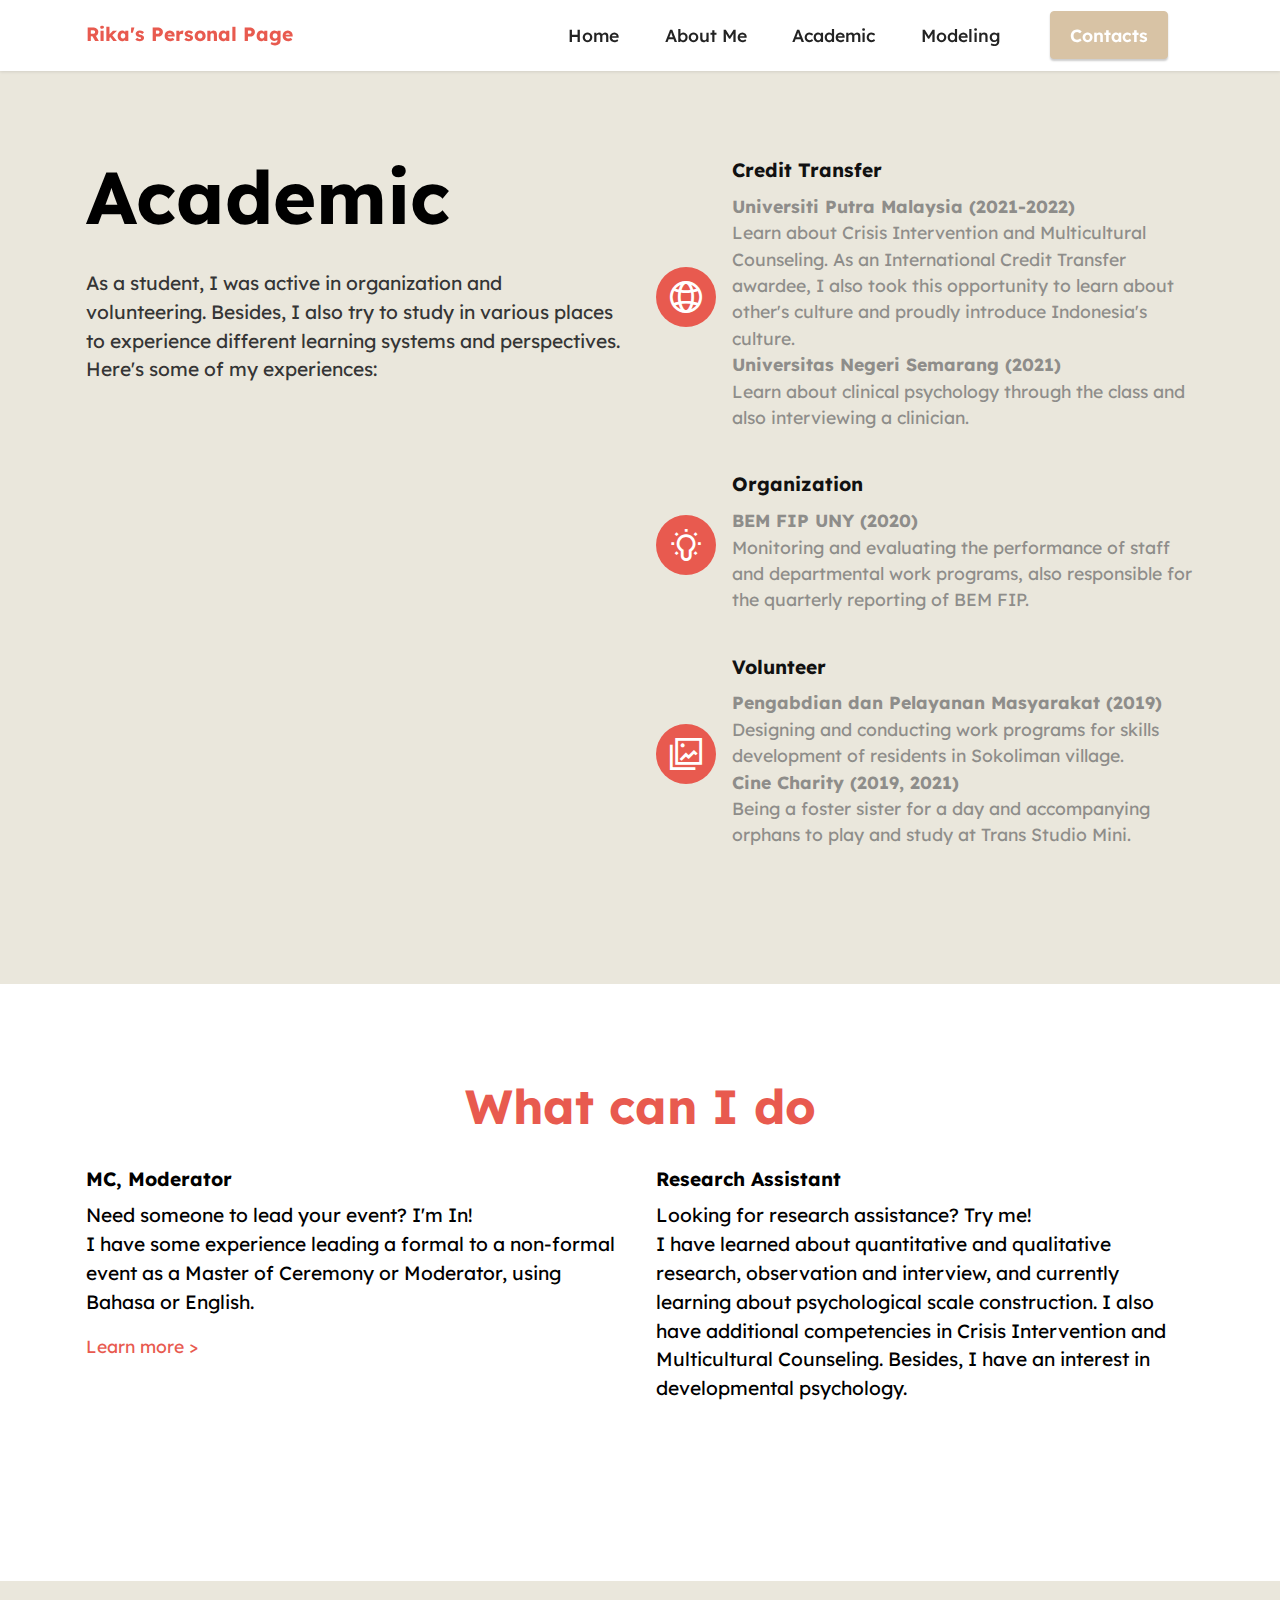
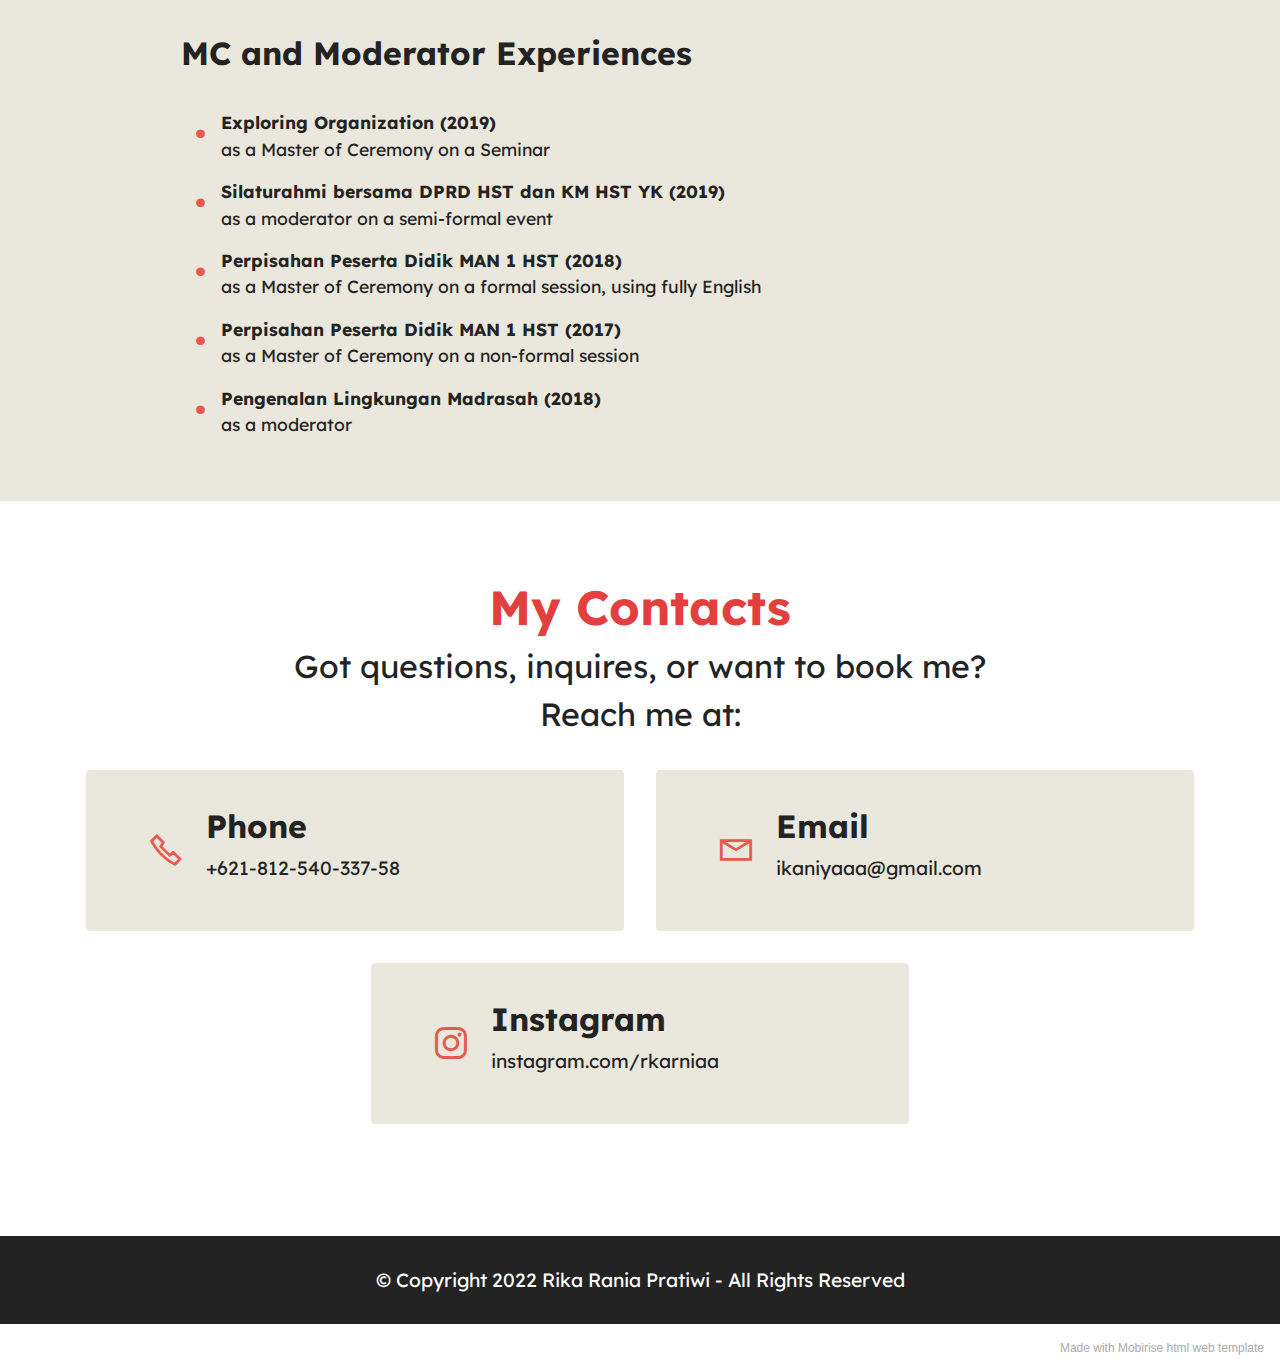
==== commit d5f48e51: "create github pages" ====
--- a/page1.html
+++ b/page1.html
@@ -238,7 +238,7 @@
             </div>
         </div>
     </div>
-</section><section style="background-color: #fff; font-family: -apple-system, BlinkMacSystemFont, 'Segoe UI', 'Roboto', 'Helvetica Neue', Arial, sans-serif; color:#aaa; font-size:12px; padding: 0; align-items: center; display: flex;"><a href="https://mobirise.site/l" style="flex: 1 1; height: 3rem; padding-left: 1rem;"></a><p style="flex: 0 0 auto; margin:0; padding-right:1rem;"><a href="https://mobirise.site/c" style="color:#aaa;">The</a> website was built with Mobirise</p></section><script src="assets/bootstrap/js/bootstrap.bundle.min.js"></script>  <script src="assets/smoothscroll/smooth-scroll.js"></script>  <script src="assets/ytplayer/index.js"></script>  <script src="assets/dropdown/js/navbar-dropdown.js"></script>  <script src="assets/theme/js/script.js"></script>  
+</section><section style="background-color: #fff; font-family: -apple-system, BlinkMacSystemFont, 'Segoe UI', 'Roboto', 'Helvetica Neue', Arial, sans-serif; color:#aaa; font-size:12px; padding: 0; align-items: center; display: flex;"><a href="https://mobirise.site/n" style="flex: 1 1; height: 3rem; padding-left: 1rem;"></a><p style="flex: 0 0 auto; margin:0; padding-right:1rem;"><a href="https://mobirise.site/t" style="color:#aaa;">Made</a> with Mobirise html web template</p></section><script src="assets/bootstrap/js/bootstrap.bundle.min.js"></script>  <script src="assets/smoothscroll/smooth-scroll.js"></script>  <script src="assets/ytplayer/index.js"></script>  <script src="assets/dropdown/js/navbar-dropdown.js"></script>  <script src="assets/theme/js/script.js"></script>  
   
   
 </body>
